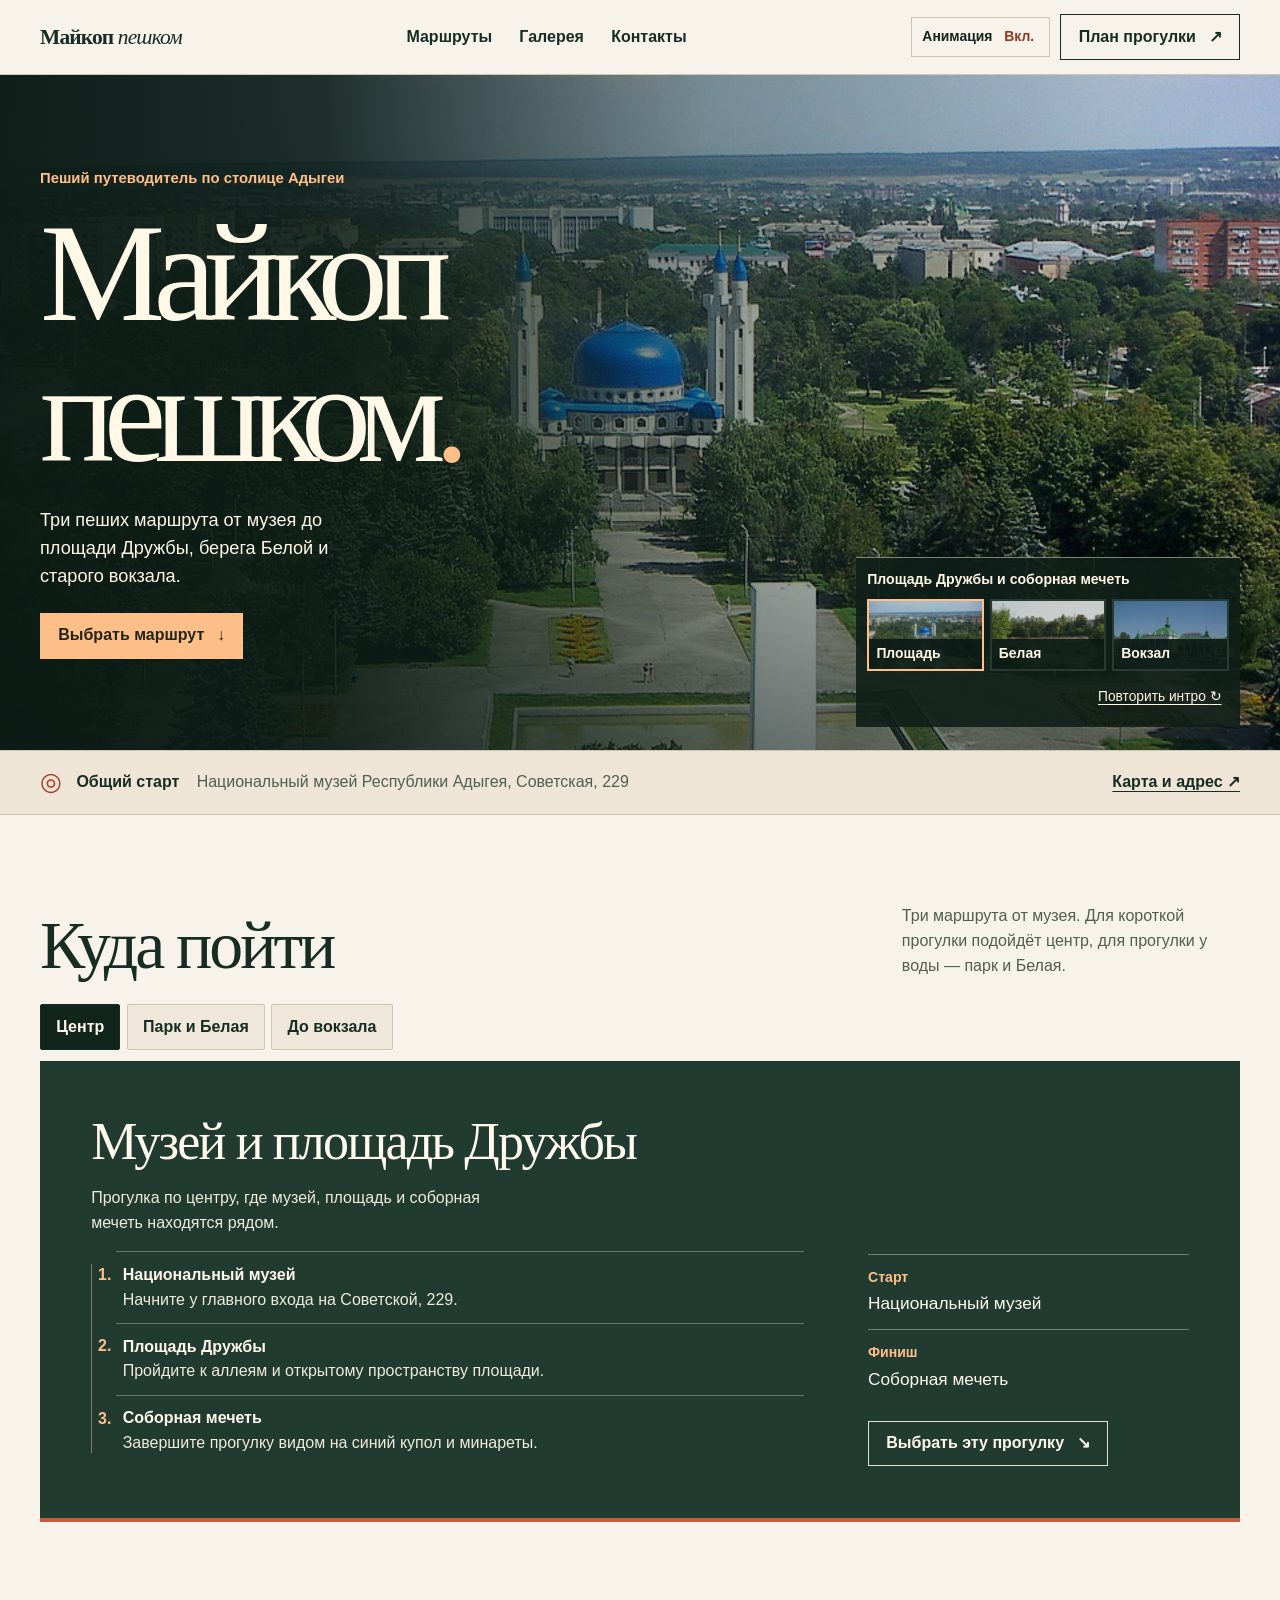
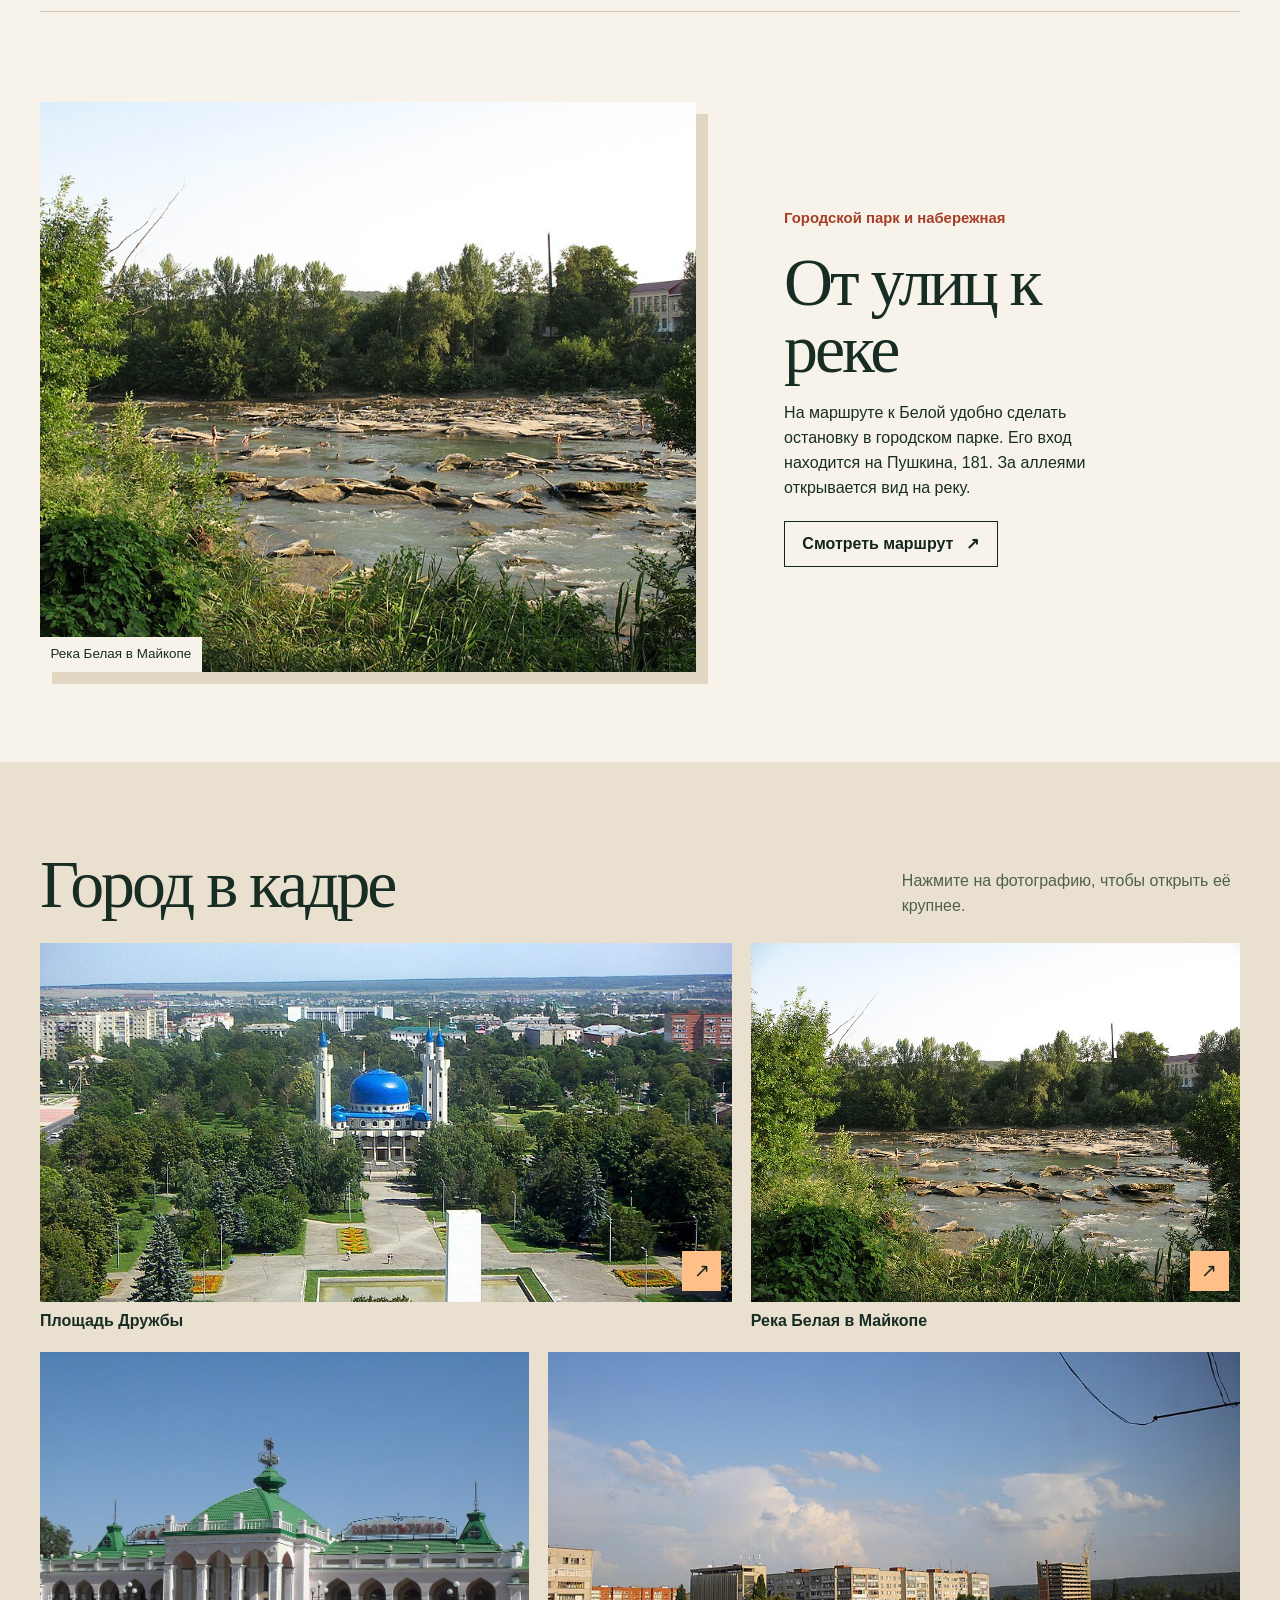
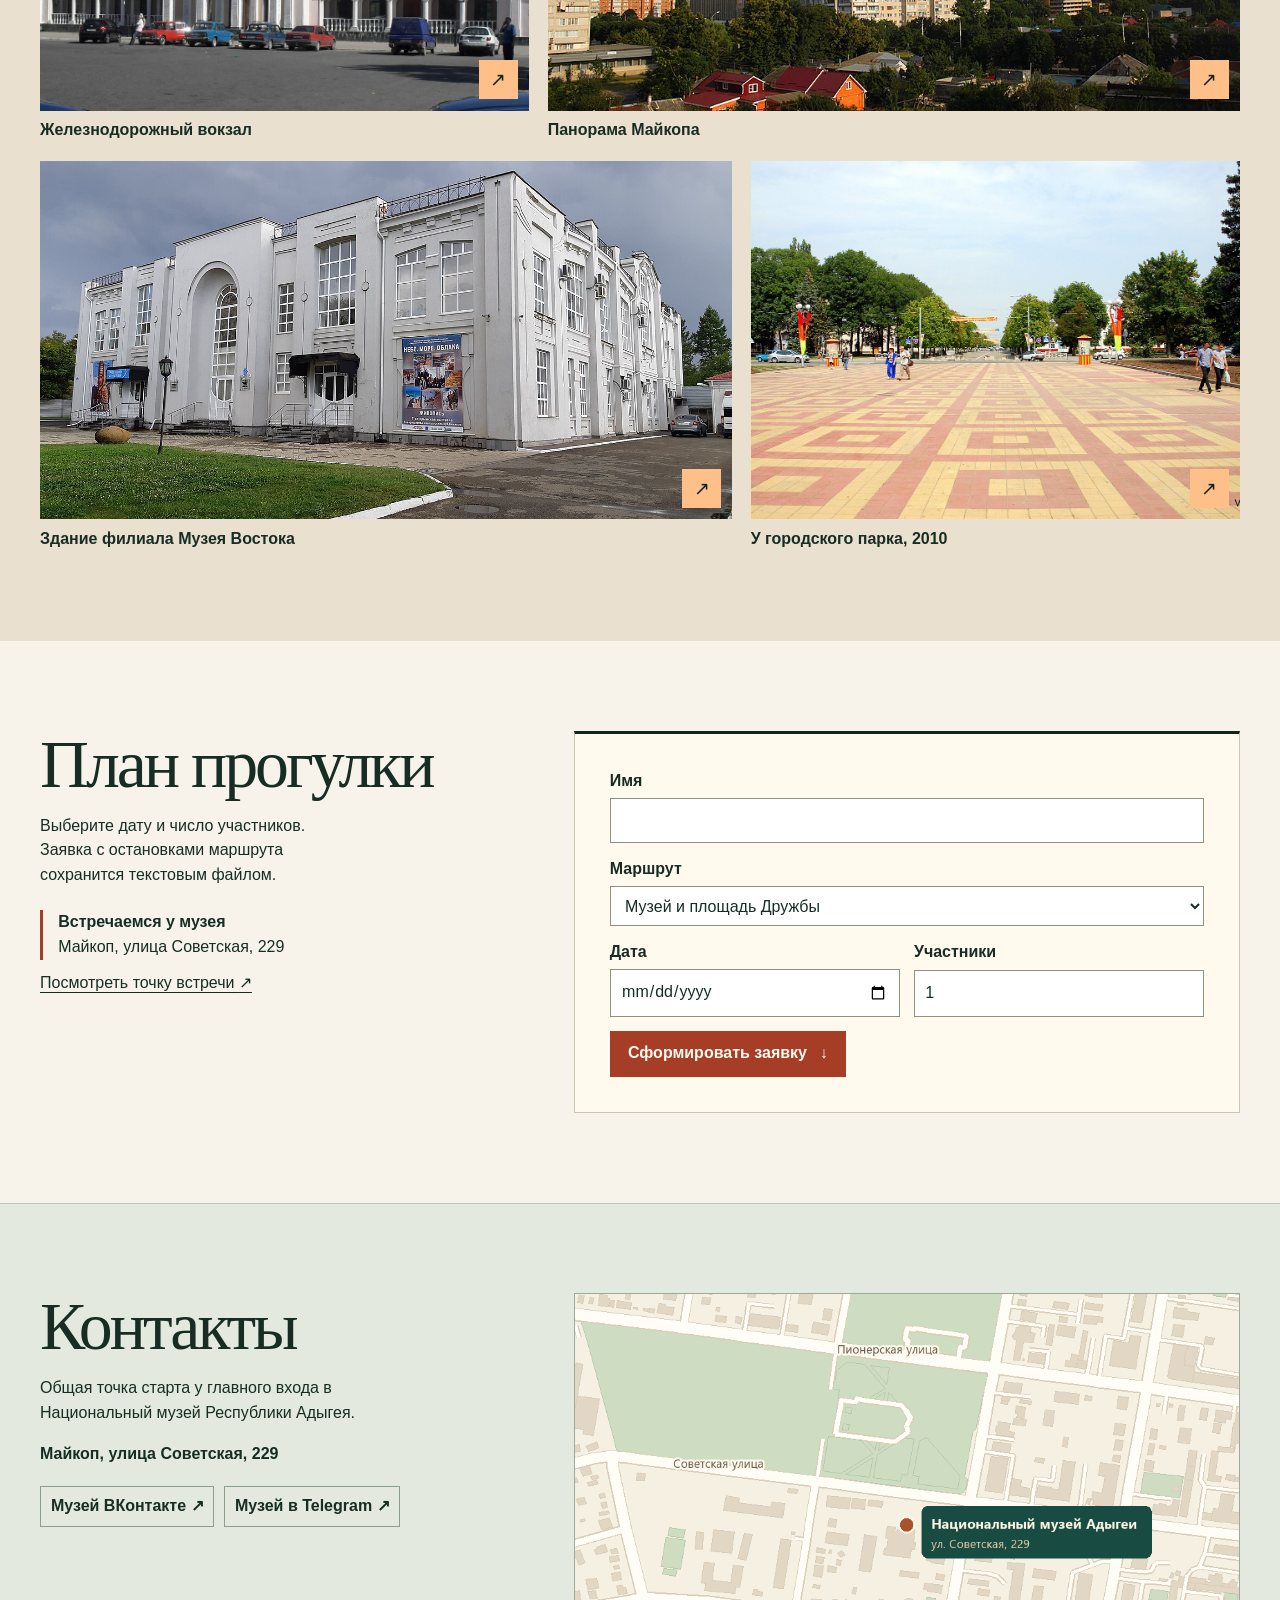
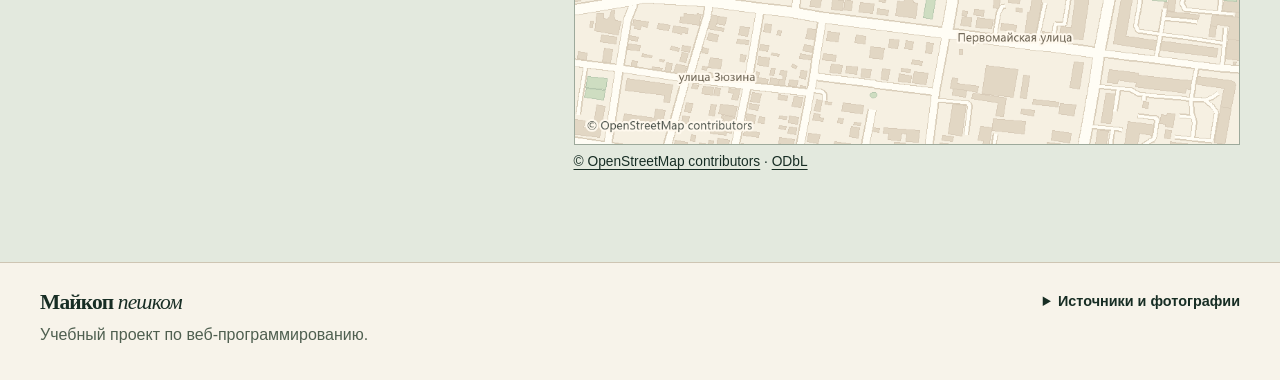
==== index.html @ 5334ee80 "Publish Maykop walking guide" ====
﻿<!doctype html>
<html lang="ru">
<head>
    <meta charset="utf-8">
    <meta name="viewport" content="width=device-width, initial-scale=1">
    <meta name="description" content="Три пеших маршрута по Майкопу с общей точкой старта у Национального музея Адыгеи, фотографиями города и планом прогулки.">
    <title>Майкоп пешком — моушен-версия</title>
    <link rel="stylesheet" href="styles.css">
    <link rel="stylesheet" href="motion.css">
    <script src="script.js" defer></script>
    <script src="motion.js" defer></script>
    <script src="hero-scenes.js" defer></script>
</head>
<body id="top">
<div class="scroll-track" aria-hidden="true"><div id="scroll-progress"></div></div>
<a class="skip-link" href="#main">К содержанию</a>
<header class="site-header">
    <div class="wrap header-inner">
        <a class="wordmark" href="#top">Майкоп<span> пешком</span></a>
        <nav aria-label="Главное меню">
            <a href="#routes">Маршруты</a>
            <a href="#gallery">Галерея</a>
            <a class="mobile-plan-link" href="#booking">План</a>
            <a href="#contact">Контакты</a>
        </nav>
        <div class="header-actions">
            <button type="button" id="motion-toggle" aria-pressed="false" hidden>Анимация <span id="motion-state" aria-hidden="true">Выкл.</span></button>
            <a class="button header-action" href="#booking">План прогулки <span aria-hidden="true">↗</span></a>
        </div>
    </div>
</header>

<main id="main">
    <section class="hero" aria-labelledby="hero-title">
        <div class="hero-copy wrap">
            <p class="eyebrow">Пеший путеводитель по столице Адыгеи</p>
            <h1 id="hero-title">
                <span class="title-line"><span class="title-word">Майкоп</span></span>
                <span class="title-line"><span class="title-word">пешком<span class="title-dot">.</span></span></span>
            </h1>
            <p class="hero-description">Три пеших маршрута от музея до площади Дружбы, берега Белой и старого вокзала.</p>
            <a class="button button-primary" id="hero-route" href="#routes" data-book-route="center">Выбрать маршрут <span aria-hidden="true">↓</span></a>
        </div>
        <figure class="hero-photo" aria-describedby="hero-caption">
            <div class="hero-image-stage">
                <img class="hero-layer is-current" src="images/square.jpg" alt="Площадь Дружбы и соборная мечеть" width="960" height="720" fetchpriority="high">
                <img class="hero-layer" alt="" aria-hidden="true" width="960" height="720">
            </div>
        </figure>
        <div class="hero-tools wrap">
            <p id="hero-caption" aria-live="polite">Площадь Дружбы и соборная мечеть</p>
            <div id="hero-scenes" class="hero-scenes" role="group" aria-label="Виды Майкопа" hidden>
                <button type="button" data-hero-scene="center" data-scene-src="images/square.jpg" data-scene-caption="Площадь Дружбы и соборная мечеть" aria-pressed="true">
                    <img src="images/square.jpg" alt="" width="960" height="720" loading="lazy" decoding="async">
                    <span>Площадь</span>
                </button>
                <button type="button" data-hero-scene="river" data-scene-src="images/river.jpg" data-scene-caption="Река Белая в Майкопе" aria-pressed="false">
                    <img src="images/river.jpg" alt="" width="960" height="720" loading="lazy" decoding="async">
                    <span>Белая</span>
                </button>
                <button type="button" data-hero-scene="station" data-scene-src="images/station.jpg" data-scene-caption="Железнодорожный вокзал Майкопа" aria-pressed="false">
                    <img src="images/station.jpg" alt="" width="1400" height="785" loading="lazy" decoding="async">
                    <span>Вокзал</span>
                </button>
            </div>
            <button type="button" id="hero-replay" hidden>Повторить интро <span aria-hidden="true">↻</span></button>
        </div>
    </section>

    <div class="start-strip">
        <div class="wrap start-inner">
            <span class="start-pin" aria-hidden="true">◎</span>
            <p><strong>Общий старт</strong> <span>Национальный музей Республики Адыгея, Советская, 229</span></p>
            <a href="#contact">Карта и адрес <span aria-hidden="true">↗</span></a>
        </div>
    </div>

    <section id="routes" class="wrap section" aria-labelledby="routes-heading">
        <div class="section-heading" data-reveal>
            <h2 id="routes-heading">Куда пойти</h2>
            <p>Три маршрута от музея. Для короткой прогулки подойдёт центр, для прогулки у воды — парк и Белая.</p>
        </div>
        <div class="route-tabs" data-reveal role="group" aria-label="Маршрут">
            <button type="button" data-route="center" aria-controls="route-center" aria-pressed="true">Центр</button>
            <button type="button" data-route="river" aria-controls="route-river" aria-pressed="false">Парк и Белая</button>
            <button type="button" data-route="station" aria-controls="route-station" aria-pressed="false">До вокзала</button>
        </div>
        <noscript><p>Чтобы переключать маршруты и сохранять планы, включите JavaScript в браузере.</p></noscript>

        <article class="route-panel" id="route-center" data-route-panel="center">
            <div class="route-description">
                <h3>Музей и площадь Дружбы</h3>
                <p>Прогулка по центру, где музей, площадь и соборная мечеть находятся рядом.</p>
                <ol class="route-stops">
                    <li><strong>Национальный музей</strong><span>Начните у главного входа на Советской, 229.</span></li>
                    <li><strong>Площадь Дружбы</strong><span>Пройдите к аллеям и открытому пространству площади.</span></li>
                    <li><strong>Соборная мечеть</strong><span>Завершите прогулку видом на синий купол и минареты.</span></li>
                </ol>
            </div>
            <div class="route-aside">
                <dl class="route-facts">
                    <div><dt>Старт</dt><dd>Национальный музей</dd></div>
                    <div><dt>Финиш</dt><dd>Соборная мечеть</dd></div>
                </dl>
                <a class="button button-light" href="#booking" data-book-route="center">Выбрать эту прогулку <span aria-hidden="true">↘</span></a>
            </div>
        </article>

        <article class="route-panel" id="route-river" data-route-panel="river" hidden>
            <div class="route-description">
                <h3>Через парк к Белой</h3>
                <p>Маршрут от городского центра к парку и реке. У воды можно сделать остановку.</p>
                <ol class="route-stops">
                    <li><strong>Национальный музей</strong><span>Встреча у входа на Советской, 229.</span></li>
                    <li><strong>Городской парк</strong><span>Дойдите до входа в парк на улице Пушкина, 181.</span></li>
                    <li><strong>Река Белая</strong><span>Пройдите через парк к участку набережной, который открыт для пешеходов.</span></li>
                </ol>
            </div>
            <div class="route-aside">
                <dl class="route-facts">
                    <div><dt>Старт</dt><dd>Национальный музей</dd></div>
                    <div><dt>Финиш</dt><dd>Набережная Белой</dd></div>
                </dl>
                <a class="button button-light" href="#booking" data-book-route="river">Выбрать эту прогулку <span aria-hidden="true">↘</span></a>
            </div>
        </article>

        <article class="route-panel" id="route-station" data-route-panel="station" hidden>
            <div class="route-description">
                <h3>Из центра до вокзала</h3>
                <p>Прогулка с двумя разными городскими видами — зелёной площадью и вокзальным фасадом.</p>
                <ol class="route-stops">
                    <li><strong>Национальный музей</strong><span>Начните у входа на Советской, 229.</span></li>
                    <li><strong>Площадь Дружбы</strong><span>Сделайте остановку у площади и посмотрите на мечеть.</span></li>
                    <li><strong>Железнодорожный вокзал</strong><span>Дойдите до привокзальной площади, чтобы увидеть здание с арками и зелёной крышей.</span></li>
                </ol>
            </div>
            <div class="route-aside">
                <dl class="route-facts">
                    <div><dt>Старт</dt><dd>Национальный музей</dd></div>
                    <div><dt>Финиш</dt><dd>Железнодорожный вокзал</dd></div>
                </dl>
                <a class="button button-light" href="#booking" data-book-route="station">Выбрать эту прогулку <span aria-hidden="true">↘</span></a>
            </div>
        </article>
    </section>

    <section id="river-guide" class="wrap section river-feature" aria-labelledby="river-heading">
        <figure class="feature-photo" data-reveal>
            <img src="images/river.jpg" alt="Каменистое русло Белой в Майкопе, вдоль берега растут деревья" width="960" height="720" loading="lazy" decoding="async">
            <figcaption>Река Белая в Майкопе</figcaption>
        </figure>
        <div class="feature-copy" data-reveal>
            <p class="eyebrow">Городской парк и набережная</p>
            <h2 id="river-heading">От улиц к реке</h2>
            <p>На маршруте к Белой удобно сделать остановку в городском парке. Его вход находится на Пушкина, 181. За аллеями открывается вид на реку.</p>
            <a class="button feature-action" href="#routes" data-book-route="river">Смотреть маршрут <span aria-hidden="true">↗</span></a>
        </div>
    </section>

    <section id="gallery" class="gallery-section" aria-labelledby="gallery-heading">
        <div class="wrap section">
            <div class="section-heading" data-reveal>
                <h2 id="gallery-heading">Город в кадре</h2>
                <p>Нажмите на фотографию, чтобы открыть её крупнее.</p>
            </div>
            <div class="gallery">
                <figure data-reveal>
                    <button type="button" class="photo-button" aria-label="Увеличить фото площади Дружбы">
                        <img src="images/square.jpg" alt="Площадь Дружбы и соборная мечеть Майкопа" width="960" height="720" loading="lazy" decoding="async">
                        <span class="photo-icon" aria-hidden="true">↗</span>
                    </button>
                    <figcaption>Площадь Дружбы</figcaption>
                </figure>
                <figure data-reveal>
                    <button type="button" class="photo-button" aria-label="Увеличить фото реки Белой">
                        <img src="images/river.jpg" alt="Каменистый берег реки Белой рядом с деревьями" width="960" height="720" loading="lazy" decoding="async">
                        <span class="photo-icon" aria-hidden="true">↗</span>
                    </button>
                    <figcaption>Река Белая в Майкопе</figcaption>
                </figure>
                <figure data-reveal>
                    <button type="button" class="photo-button" aria-label="Увеличить фото вокзала">
                        <img src="images/station.jpg" alt="Фасад железнодорожного вокзала Майкопа" width="1400" height="785" loading="lazy" decoding="async">
                        <span class="photo-icon" aria-hidden="true">↗</span>
                    </button>
                    <figcaption>Железнодорожный вокзал</figcaption>
                </figure>
                <figure data-reveal>
                    <button type="button" class="photo-button" aria-label="Увеличить панораму Майкопа">
                        <img src="images/city.jpg" alt="Дома Майкопа и зелёный городской горизонт под облаками" width="960" height="483" loading="lazy" decoding="async">
                        <span class="photo-icon" aria-hidden="true">↗</span>
                    </button>
                    <figcaption>Панорама Майкопа</figcaption>
                </figure>
                <figure data-reveal>
                    <button type="button" class="photo-button" aria-label="Увеличить фото здания Музея Востока">
                        <img src="images/museum.jpg" alt="Каменное здание бывшей армянской церкви в Майкопе" width="1280" height="960" loading="lazy" decoding="async">
                        <span class="photo-icon" aria-hidden="true">↗</span>
                    </button>
                    <figcaption>Здание филиала Музея Востока</figcaption>
                </figure>
                <figure data-reveal>
                    <button type="button" class="photo-button" aria-label="Увеличить фото у городского парка">
                        <img src="images/park.jpg" alt="Площадка перед городским парком и вид на Краснооктябрьскую улицу в Майкопе" width="1280" height="857" loading="lazy" decoding="async">
                        <span class="photo-icon" aria-hidden="true">↗</span>
                    </button>
                    <figcaption>У городского парка, 2010</figcaption>
                </figure>
            </div>
        </div>
    </section>

    <section id="booking" class="wrap section booking-layout" aria-labelledby="booking-heading">
        <div class="booking-intro" data-reveal>
            <h2 id="booking-heading">План прогулки</h2>
            <p>Выберите дату и число участников. Заявка с остановками маршрута сохранится текстовым файлом.</p>
            <p class="booking-start"><strong>Встречаемся у музея</strong><br>Майкоп, улица Советская, 229</p>
            <a href="#contact">Посмотреть точку встречи <span aria-hidden="true">↗</span></a>
        </div>
        <form id="booking-form" data-reveal>
            <label class="full-width">Имя<input name="visitor" maxlength="80" required autocomplete="given-name"></label>
            <label class="full-width">Маршрут
                <select name="route" required>
                    <option value="center">Музей и площадь Дружбы</option>
                    <option value="river">Через парк к Белой</option>
                    <option value="station">Из центра до вокзала</option>
                </select>
            </label>
            <label>Дата<input name="date" type="date" required></label>
            <label>Участники<input name="people" type="number" inputmode="numeric" min="1" max="20" value="1" required></label>
            <button class="button button-primary full-width" type="submit">Сформировать заявку <span aria-hidden="true">↓</span></button>
            <div class="booking-result full-width" id="booking-result" hidden>
                <output id="booking-status" aria-live="polite"></output>
                <a id="booking-download" download="Заявка на прогулку.txt">Скачать заявку</a>
            </div>
        </form>
    </section>

    <section id="contact" class="contact-section" aria-labelledby="contact-heading">
        <div class="wrap section contacts">
            <div data-reveal>
                <h2 id="contact-heading">Контакты</h2>
                <p>Общая точка старта у главного входа в Национальный музей Республики Адыгея.</p>
                <address>Майкоп, улица Советская, 229</address>
                <div class="contact-links">
                    <a href="https://vk.com/adygmuseum" target="_blank" rel="noopener noreferrer">Музей ВКонтакте ↗</a>
                    <a href="https://t.me/adygmuseum" target="_blank" rel="noopener noreferrer">Музей в Telegram ↗</a>
                </div>
            </div>
            <figure class="contact-map" data-reveal>
                <a href="https://www.openstreetmap.org/?mlat=44.6061861&amp;mlon=40.0988361#map=17/44.6061861/40.0988361" target="_blank" rel="noopener noreferrer">
                    <img src="images/map.png" alt="Карта центра Майкопа с отметкой музея на Советской улице, 229" width="960" height="650" loading="lazy" decoding="async">
                </a>
                <figcaption><a href="https://www.openstreetmap.org/copyright">© OpenStreetMap contributors</a> · <a href="https://opendatacommons.org/licenses/odbl/">ODbL</a></figcaption>
            </figure>
        </div>
    </section>
</main>

<footer>
    <div class="wrap footer-inner">
        <div>
            <a class="wordmark" href="#top">Майкоп<span> пешком</span></a>
            <p>Учебный проект по веб-программированию.</p>
        </div>
        <details class="credits">
            <summary>Источники и фотографии</summary>
            <ul>
                <li>Площадь Дружбы · <a href="https://commons.wikimedia.org/wiki/File:Майкопская_Соборная_мечеть.JPG">Kesoff</a> · <a href="https://creativecommons.org/licenses/by-sa/3.0/">CC BY-SA 3.0</a> · уменьшено</li>
                <li>Вокзал · <a href="https://commons.wikimedia.org/wiki/File:Вокзал_Майкопа.JPG">Знанибус</a> · общественное достояние</li>
                <li>Река Белая · <a href="https://commons.wikimedia.org/wiki/File:R._Belaya_(Kuban)_Maykop_4.jpg">IGW</a> · <a href="https://creativecommons.org/licenses/by-sa/3.0/">CC BY-SA 3.0</a> · уменьшено</li>
                <li>Панорама · <a href="https://commons.wikimedia.org/wiki/File:CLOUDS_VIEW_(2011-07-22_18-42-09)_-_panoramio.jpg">NJCHCI</a> · <a href="https://creativecommons.org/licenses/by/3.0/">CC BY 3.0</a> · уменьшено</li>
                <li>Здание филиала Музея Востока · <a href="https://commons.wikimedia.org/wiki/File:Армянская_церковь,_Филиал_музея_Востока._Майкоп.jpg">ALDOR46</a> · <a href="https://creativecommons.org/licenses/by-sa/4.0/">CC BY-SA 4.0</a> · уменьшенная копия</li>
                <li>У городского парка · <a href="https://commons.wikimedia.org/wiki/File:Горпарк.Ул_Краснооктябрьская._Фото_Виктора_Белоусова._-_panoramio.jpg">Виктор Белоусов</a> · <a href="https://creativecommons.org/licenses/by/3.0/">CC BY 3.0</a> · уменьшенная копия</li>
                <li><a href="https://pokolenie.adygheya.gov.ru/tourism/natsionalnyy-muzey-respubliki-adygeya/">Национальный музей Республики Адыгея</a></li>
                <li><a href="https://www.culture.ru/institutes/42725/gorodskoi-park-kultury-i-otdykha-g-maikopa">Городской парк Майкопа</a></li>
            </ul>
        </details>
    </div>
</footer>

<dialog id="photo-dialog" aria-label="Просмотр галереи">
    <div class="dialog-toolbar">
        <span id="photo-count" aria-live="polite"></span>
        <form method="dialog"><button type="submit" aria-label="Закрыть фотографию">×</button></form>
    </div>
    <img id="enlarged-photo" alt="" draggable="false">
    <div class="dialog-caption">
        <button type="button" data-gallery-direction="previous" aria-label="Предыдущая фотография">←</button>
        <p id="photo-caption"></p>
        <button type="button" data-gallery-direction="next" aria-label="Следующая фотография">→</button>
    </div>
</dialog>
</body>
</html>
---- styles.css ----
* { box-sizing: border-box; }

:root {
    color-scheme: light;
    --paper: #f8f3e7;
    --cream: #f0e7d5;
    --dark: #172d24;
    --green: #233c30;
    --muted: #4f5f50;
    --sun: #b54526;
    --line: #c9c6b2;
    --white: #fff9ee;
    color: var(--dark);
    background: var(--paper);
    font: 16px/1.55 "Segoe UI", sans-serif;
}

html { scroll-behavior: smooth; }
body { margin: 0; }
h1, h2, h3, figure { margin: 0; }
h1, h2, h3 { font-family: Georgia, serif; font-weight: 400; }
h2 { font-size: clamp(2.3rem, 5.3vw, 4.5rem); line-height: .99; letter-spacing: -.045em; }
h3 { font-size: clamp(1.9rem, 4.1vw, 3.25rem); line-height: 1.08; letter-spacing: -.035em; }
a { color: inherit; text-underline-offset: .24em; }
button, input, select { font: inherit; }
button { cursor: pointer; }
img { display: block; width: 100%; height: auto; }
section[id] { scroll-margin-top: 1rem; }
[hidden] { display: none !important; }

:focus-visible {
    outline: 3px solid var(--sun);
    outline-offset: 4px;
}

.wrap {
    width: min(1200px, calc(100% - 4rem));
    margin-inline: auto;
}

.skip-link {
    position: absolute;
    top: .6rem;
    left: .6rem;
    z-index: 5;
    padding: .55rem .9rem;
    background: var(--white);
    transform: translateY(-200%);
}

.skip-link:focus { transform: none; }
.site-header { border-bottom: 1px solid var(--line); }

.header-inner, .footer-inner {
    min-height: 4.65rem;
    display: flex;
    align-items: center;
    justify-content: space-between;
    gap: 1.25rem;
}

.wordmark {
    font: 700 1.34rem Georgia, serif;
    letter-spacing: -.04em;
    text-decoration: none;
    white-space: nowrap;
}

.wordmark span { font-style: italic; font-weight: 400; }

.site-header nav {
    display: flex;
    flex-wrap: wrap;
    gap: .5rem 1.7rem;
    font-weight: 600;
}

.site-header nav a { text-decoration: none; }
.site-header nav a:hover { text-decoration: underline; }

.button {
    display: inline-flex;
    align-items: center;
    justify-content: space-between;
    gap: .8rem;
    width: fit-content;
    max-width: 100%;
    border: 1px solid transparent;
    padding: .72rem 1.08rem;
    font-weight: 700;
    line-height: 1.3;
    text-decoration: none;
}

.button span { flex: none; }
.header-action { border-color: var(--dark); }
.header-action:hover { background: var(--dark); color: var(--white); }
.button-primary { background: var(--sun); color: #fff9ee; }
.button-primary:hover { background: #93341b; }
.button-light { border-color: #e8e1d1; color: var(--white); }
.button-light:hover { background: var(--white); color: var(--dark); }

.hero {
    display: grid;
    grid-template-columns: minmax(0, .86fr) minmax(0, 1.14fr);
    align-items: center;
    gap: clamp(1.5rem, 4vw, 4rem);
    padding-block: clamp(2rem, 5vw, 4.6rem);
}

.eyebrow {
    margin: 0 0 1.2rem;
    color: var(--muted);
    font-size: .93rem;
    font-weight: 650;
}

.hero h1 {
    font-size: clamp(4.7rem, 10vw, 9.1rem);
    letter-spacing: -.075em;
    line-height: .83;
}

.hero h1 span { color: var(--sun); }

.hero-description {
    max-width: 34ch;
    margin: 1.8rem 0 1.4rem;
    font-size: clamp(1.05rem, 1.42vw, 1.22rem);
}

.hero-photo {
    position: relative;
    min-width: 0;
    margin-bottom: .65rem;
    background: var(--cream);
}

.hero-photo img {
    aspect-ratio: 1.23;
    object-fit: cover;
    object-position: 51% 54%;
}

.hero-photo figcaption {
    position: absolute;
    right: 0;
    bottom: 0;
    padding: .5rem .8rem;
    background: var(--paper);
    font-size: .84rem;
}

.start-strip {
    border-block: 1px solid var(--line);
    background: #f1eadb;
}

.start-inner {
    display: grid;
    grid-template-columns: auto minmax(0, 1fr) auto;
    align-items: center;
    gap: .9rem;
    padding-block: .75rem;
}

.start-pin { font-size: 1.55rem; color: #9f361d; }
.start-inner p { margin: 0; }
.start-inner p strong { margin-right: .8rem; }
.start-inner p span { color: var(--muted); }
.start-inner > a { font-weight: 700; }

.section { padding-block: clamp(3rem, 7vw, 6.2rem); }

.section-heading {
    display: flex;
    align-items: end;
    justify-content: space-between;
    gap: 1.25rem;
    margin-bottom: 1.55rem;
}

.section-heading p { max-width: 38ch; margin: 0; color: var(--muted); }

.route-tabs {
    display: flex;
    flex-wrap: wrap;
    border-bottom: 1px solid var(--dark);
    gap: .4rem;
    padding-bottom: .55rem;
}

.route-tabs button {
    padding: .62rem .95rem;
    border: 1px solid var(--line);
    background: transparent;
    color: var(--dark);
    font-weight: 700;
}

.route-tabs button:hover { border-color: var(--dark); }

.route-tabs button[aria-pressed="true"] {
    background: var(--dark);
    color: var(--white);
    border-color: var(--dark);
}

.route-panel {
    display: grid;
    grid-template-columns: minmax(0, 1.6fr) minmax(14rem, .72fr);
    gap: clamp(1.5rem, 5vw, 4rem);
    padding: clamp(1.5rem, 4vw, 3.25rem);
    background: var(--green);
    color: var(--white);
}

.route-description > p { max-width: 50ch; color: #efebdc; }
.route-stops { padding-left: 1.52rem; margin-bottom: 0; }
.route-stops li { padding: .66rem 0 .66rem .45rem; border-top: 1px solid #698274; }
.route-stops li::marker { color: #f8b08b; font-weight: bold; }
.route-stops li strong, .route-stops li span { display: block; }
.route-stops li span { color: #efebdc; }
.route-aside { align-self: end; }
.route-facts { margin: 0 0 1rem; }
.route-facts div { padding: .75rem 0; border-top: 1px solid #698274; }
.route-facts dt { color: #f8b08b; font-size: .88rem; font-weight: 650; }
.route-facts dd { margin: .12rem 0 0; font-size: 1.08rem; }

.gallery-section { background: var(--cream); }

.gallery {
    display: grid;
    grid-template-columns: repeat(12, minmax(0, 1fr));
    gap: 1.35rem;
}

.gallery figure { grid-column: span 5; }
.gallery figure:nth-child(4n+1), .gallery figure:nth-child(4n+4) { grid-column: span 7; }

.photo-button {
    position: relative;
    display: block;
    width: 100%;
    padding: 0;
    overflow: hidden;
    border: 0;
    background: #e2d5bb;
    cursor: zoom-in;
}

.photo-button img {
    height: clamp(15rem, 28vw, 23rem);
    object-fit: cover;
    transition: transform .22s ease;
}

.photo-button:hover img { transform: scale(1.035); }

.photo-icon {
    position: absolute;
    right: .7rem;
    bottom: .7rem;
    display: grid;
    place-items: center;
    width: 2.45rem;
    height: 2.45rem;
    background: var(--paper);
    color: var(--dark);
    font-size: 1.2rem;
}

.gallery figcaption { margin-top: .45rem; font-weight: 650; }

.booking-layout, .contacts {
    display: grid;
    grid-template-columns: minmax(0, .82fr) minmax(0, 1.18fr);
    align-items: start;
    gap: clamp(1.5rem, 6vw, 4.4rem);
}

.booking-intro p, .contacts p { max-width: 36ch; }

.booking-start {
    margin: 1.4rem 0 .7rem;
    padding-left: .95rem;
    border-left: 3px solid var(--sun);
}

#booking-form {
    display: grid;
    grid-template-columns: repeat(2, minmax(0, 1fr));
    gap: .9rem;
    padding: clamp(1.05rem, 3vw, 2.2rem);
    border: 1px solid var(--line);
    background: var(--white);
}

#booking-form label {
    min-width: 0;
    display: grid;
    gap: .26rem;
    font-weight: 650;
}

.full-width { grid-column: 1 / -1; }

#booking-form input, #booking-form select {
    min-width: 0;
    width: 100%;
    padding: .58rem .65rem;
    border: 1px solid #8b927e;
    border-radius: 0;
    color: var(--dark);
    background: white;
    font-weight: normal;
}

#booking-form > button { justify-self: start; }
.booking-result { border-top: 1px solid var(--line); padding-top: .75rem; }
.booking-result output { display: block; margin-bottom: .22rem; }
.booking-result a { font-weight: 700; }

.contact-section {
    border-top: 1px solid #bec9bd;
    background: #e5ebe1;
}

address { font-style: normal; font-weight: 700; }

.contact-links {
    display: flex;
    flex-wrap: wrap;
    gap: .6rem;
    margin-top: 1.2rem;
}

.contact-links a {
    border: 1px solid #8b9d8c;
    padding: .46rem .62rem;
    font-weight: 650;
    text-decoration: none;
}

.contact-links a:hover { border-color: var(--dark); }
.contact-map img { border: 1px solid #9da99b; }
.contact-map figcaption { margin-top: .4rem; font-size: .86rem; }

footer { border-top: 1px solid var(--line); }
.footer-inner { align-items: start; padding-block: 1.65rem; }
.footer-inner p { margin: .4rem 0; color: var(--muted); }
.credits { max-width: 32rem; font-size: .9rem; }
.credits summary { cursor: pointer; font-weight: 700; }
.credits ul { padding-left: 1.3rem; }

dialog {
    width: max-content;
    max-width: min(64rem, calc(100% - 1.5rem));
    max-height: calc(100vh - 1.5rem);
    border: 0;
    padding: .8rem;
    background: var(--paper);
    color: var(--dark);
}

dialog::backdrop { background: #111e18e6; }

.dialog-toolbar, .dialog-caption {
    display: flex;
    align-items: center;
    justify-content: space-between;
    gap: .6rem;
}

.dialog-toolbar { padding-bottom: .45rem; }
.dialog-caption { padding-top: .45rem; }
.dialog-caption p { margin: 0; text-align: center; }

dialog button {
    min-width: 2.4rem;
    min-height: 2.4rem;
    border: 1px solid var(--line);
    background: transparent;
    color: inherit;
    font-size: 1.25rem;
}

dialog button:hover { border-color: var(--dark); }

dialog img {
    width: auto;
    max-width: 100%;
    max-height: calc(100vh - 9rem);
    margin-inline: auto;
    object-fit: contain;
}

@media (max-width: 860px) {
    .hero { gap: 1.5rem; }
    .hero h1 { font-size: clamp(4rem, 10vw, 7rem); }
    .wrap { width: calc(100% - 2.5rem); }
    .header-action { display: none; }
}

@media (max-width: 680px) {
    .hero, .route-panel, .booking-layout, .contacts { grid-template-columns: minmax(0, 1fr); }
    .hero { padding-block: 2.15rem; }
    .hero-photo { margin-bottom: 0; }
    .hero-photo img { aspect-ratio: 1.42; }
    .hero h1 { font-size: clamp(4.4rem, 13vw, 7rem); }
    .section-heading { display: block; }
    .section-heading p { margin-top: .55rem; }
    .start-inner { grid-template-columns: auto 1fr; }
    .start-inner > a { grid-column: 2; }
    .start-inner p span { display: block; }
    .route-aside { align-self: start; }
    .gallery { grid-template-columns: repeat(2, minmax(0, 1fr)); gap: .85rem; }
    .gallery figure, .gallery figure:nth-child(n) { grid-column: span 1; }
    .photo-button img { height: clamp(9rem, 32vw, 15rem); }
}

@media (max-width: 400px) {
    .wrap { width: calc(100% - 1.65rem); }
    .header-inner, .footer-inner { align-items: flex-start; flex-direction: column; }
    .header-inner { padding-block: .65rem; gap: .35rem; }
    .site-header nav { gap: .4rem .85rem; font-size: .9rem; }
    .route-tabs button { padding: .52rem .56rem; }
    #booking-form { grid-template-columns: 1fr; }
}

@media (prefers-reduced-motion: reduce) {
    html { scroll-behavior: auto; }
    .photo-button img { transition: none; }
}
---- motion.css ----
:root {
    --paper: #f7f3ea;
    --cream: #ebe2d2;
    --green: #20392f;
    --sun: #a63d27;
    --line: #cec5b3;
    --peach: #ffbf89;
    --ink: #11251d;
    --ease-out: cubic-bezier(.2, .8, .25, 1);
}

.scroll-track {
    display: none;
    position: fixed;
    inset: 0 0 auto;
    height: 3px;
    z-index: 10;
    pointer-events: none;
}

#scroll-progress {
    height: 100%;
    background: #dc6b46;
    transform: scaleX(0);
    transform-origin: left;
}

:root[data-motion="on"] .scroll-track { display: block; }

.site-header { background: var(--paper); }

.header-actions {
    display: flex;
    align-items: center;
    gap: .65rem;
}

#motion-toggle {
    display: inline-flex;
    align-items: center;
    gap: .45rem;
    padding: .5rem .64rem;
    border: 1px solid var(--line);
    background: transparent;
    color: var(--ink);
    font-size: .87rem;
    font-weight: 650;
}

#motion-state {
    min-width: 2.45rem;
    color: var(--muted);
}

#motion-toggle[aria-pressed="true"] #motion-state { color: #8f3924; }

.hero {
    display: grid;
    grid-template-columns: minmax(0, 1fr);
    align-items: center;
    isolation: isolate;
    position: relative;
    min-height: clamp(36rem, 75vh, 49rem);
    padding: 4rem 0;
    overflow: hidden;
    background: #172c23;
    color: #fff8e7;
}

.hero-copy {
    position: relative;
    z-index: 2;
}

.hero h1 {
    max-width: 100%;
    font-size: clamp(5rem, 11vw, 10rem);
    line-height: .92;
    letter-spacing: -.083em;
}

.hero h1 .title-line {
    display: block;
    overflow: hidden;
    padding-bottom: .08em;
    color: inherit;
}

.hero h1 .title-word {
    display: block;
    color: inherit;
}

.hero h1 .title-dot { color: var(--peach); }

.hero .eyebrow {
    color: var(--peach);
    margin-bottom: 1.15rem;
}

.hero-description {
    max-width: 35ch;
    margin-top: 1rem;
}

.hero .button-primary {
    background: var(--peach);
    color: #222416;
}

.hero .button-primary:hover { background: #ffcfab; }

.hero-photo {
    position: absolute;
    z-index: 0;
    inset: 0;
    margin: 0;
    background: #253c30;
}

.hero-photo img {
    height: 100%;
    aspect-ratio: auto;
    object-fit: cover;
    object-position: center 47%;
}

.hero-photo::after {
    content: "";
    position: absolute;
    inset: 0;
    background:
        linear-gradient(90deg, #0b1b15fa 0%, #0b1b15e6 25%, #0b1b1573 55%, #0b1b151a 100%),
        linear-gradient(0deg, #0b1b1561 0%, transparent 30%);
}

.start-strip { background: #eee5d6; }
.start-pin { color: var(--sun); }

.route-tabs { padding-bottom: .7rem; }

.route-tabs button {
    border-radius: 2px;
    background: #eee7da;
}

.route-tabs button[aria-pressed="true"] { background: var(--ink); }

.route-panel {
    border-bottom: 4px solid #c4593d;
    background: #223b30;
}

.route-stops li { border-color: #637c6b; }
.route-stops li::marker, .route-facts dt { color: var(--peach); }

.river-feature {
    display: grid;
    grid-template-columns: minmax(0, 1.18fr) minmax(0, .82fr);
    align-items: center;
    gap: clamp(2rem, 7vw, 5.5rem);
    border-top: 1px solid var(--line);
}

.feature-photo {
    position: relative;
    background: #e1d6c2;
    box-shadow: .75rem .75rem 0 #e1d6c2;
}

.feature-photo img {
    aspect-ratio: 1.15;
    object-fit: cover;
}

.feature-photo figcaption {
    position: absolute;
    bottom: 0;
    left: 0;
    padding: .44rem .65rem;
    background: var(--paper);
    font-size: .84rem;
}

.feature-copy .eyebrow { color: var(--sun); }
.feature-copy h2 { max-width: 10ch; }

.feature-copy p:not(.eyebrow) {
    max-width: 35ch;
    margin: 1.1rem 0 1.3rem;
}

.feature-action {
    border-color: var(--ink);
    color: var(--ink);
}

.feature-action:hover {
    background: var(--ink);
    color: var(--white);
}

.gallery-section { background: #eae0cf; }
.gallery { gap: 1.15rem; }

.gallery figure:last-child:nth-child(odd) { grid-column: 1 / -1; }

.gallery figure:last-child:nth-child(odd) .photo-button img {
    height: clamp(16rem, 38vw, 27rem);
}

.photo-icon {
    background: var(--peach);
    color: var(--ink);
}

.contact-section { background: #e3e9de; }
#booking form { border-top: 3px solid var(--ink); }
dialog { background: var(--paper); }
dialog::backdrop { background: #12231bf2; }

:root[data-motion="on"] .title-word {
    animation: title-rise .78s var(--ease-out) both;
}

:root[data-motion="on"] .title-line:nth-child(2) .title-word {
    animation-delay: .105s;
}

:root[data-motion="on"] .hero-photo {
    animation: scene-reveal 1.1s var(--ease-out) both;
}

:root[data-motion="on"] .hero-copy > :is(.eyebrow, .hero-description, .button) {
    animation: content-enter .62s var(--ease-out) both;
}

:root[data-motion="on"] .hero-copy > .hero-description { animation-delay: .25s; }
:root[data-motion="on"] .hero-copy > .button { animation-delay: .36s; }

:root[data-motion="on"] [data-reveal] {
    transition: opacity .52s var(--ease-out), transform .7s var(--ease-out);
}

:root[data-motion="on"] [data-reveal]:not(.is-visible):not(:focus-within) {
    opacity: 0;
    transform: translateY(1.65rem);
}

:root[data-motion="on"] .gallery figure:nth-child(even) { transition-delay: .08s; }
:root[data-motion="on"] .feature-copy { transition-delay: .12s; }

:root[data-motion="on"] .route-panel:not([hidden]) {
    animation: content-enter .42s var(--ease-out) both;
}

:root[data-motion="on"] .route-panel:not([hidden]) .route-stops li {
    animation: content-enter .38s var(--ease-out) both;
}

:root[data-motion="on"] .route-stops li:nth-child(1) { animation-delay: .09s; }
:root[data-motion="on"] .route-stops li:nth-child(2) { animation-delay: .15s; }
:root[data-motion="on"] .route-stops li:nth-child(3) { animation-delay: .21s; }

:root[data-motion="on"] .photo-icon,
:root[data-motion="on"] .button {
    transition: background-color .2s ease, color .2s ease, transform .2s ease;
}

:root[data-motion="on"] .photo-button:hover .photo-icon { transform: translate(-.12rem, -.12rem); }

:root[data-motion="off"] { scroll-behavior: auto; }

:root[data-motion="off"] *,
:root[data-motion="off"] *::before,
:root[data-motion="off"] *::after {
    animation: none !important;
    transition: none !important;
}

@keyframes title-rise {
    from { transform: translateY(111%); }
    to { transform: translateY(0); }
}

@keyframes scene-reveal {
    from { opacity: .28; transform: scale(1.075); clip-path: inset(0 0 0 15%); }
    to { opacity: 1; transform: scale(1); clip-path: inset(0); }
}

@keyframes content-enter {
    from { opacity: 0; transform: translateY(.86rem); }
    to { opacity: 1; transform: translateY(0); }
}

@media (max-width: 940px) {
    .hero h1 { font-size: clamp(4.6rem, 12vw, 8rem); }
}

.site-header nav .mobile-plan-link { display: none; }

.hero-image-stage {
    position: absolute;
    inset: 0;
    isolation: isolate;
}

.hero-photo::after { z-index: 2; }

.hero-photo .hero-layer {
    position: absolute;
    inset: 0;
    opacity: 0;
}

.hero-photo .hero-layer.is-current {
    z-index: 1;
    opacity: 1;
}

.hero-photo .hero-layer.is-leaving { opacity: 1; }

.hero-tools {
    position: absolute;
    right: max(2rem, calc((100% - 1200px) / 2));
    bottom: 1.45rem;
    z-index: 3;
    width: min(24rem, calc(100% - 4rem));
    margin: 0;
    padding: .7rem;
    border-top: 1px solid #fff4df78;
    background: #101f19e8;
}

#hero-caption {
    min-height: 1.4rem;
    margin: 0 0 .48rem;
    font-size: .88rem;
    font-weight: 650;
}

.hero-scenes {
    display: grid;
    grid-template-columns: repeat(3, minmax(0, 1fr));
    gap: .36rem;
}

.hero-scenes button {
    position: relative;
    min-width: 0;
    min-height: 4.5rem;
    padding: 0;
    overflow: hidden;
    border: 2px solid transparent;
    background: #263b31;
    color: #fff8e7;
    text-align: left;
    font-size: .87rem;
}

.hero-scenes button[aria-pressed="true"] { border-color: var(--peach); }
.hero-scenes button:hover { border-color: #fff4df; }

.hero-scenes img {
    position: absolute;
    inset: 0;
    height: 100%;
    object-fit: cover;
    opacity: .75;
}

.hero-scenes button span {
    position: absolute;
    inset: auto 0 0;
    padding: .27rem .45rem;
    background: #0b1b15e8;
    font-weight: 700;
}

#hero-replay {
    display: block;
    min-height: 2.4rem;
    margin: .4rem 0 0 auto;
    padding: .2rem .45rem;
    border: 0;
    background: transparent;
    color: #fff8e7;
    font: inherit;
    font-size: .86rem;
    text-decoration: underline;
    text-underline-offset: .25em;
}

:root[data-motion="on"] .hero-photo .hero-layer.is-entering {
    animation: scene-wipe .95s var(--ease-out) both;
}

:root[data-motion="on"] .hero-photo .hero-layer.is-leaving {
    animation: scene-drift .95s var(--ease-out) both;
}

:root[data-motion="on"] .hero.is-replaying .title-word {
    animation-name: repeat-title;
}

:root[data-motion="on"] .hero.is-replaying .hero-photo {
    animation-name: repeat-scene;
}

:root[data-motion="on"] .hero.is-replaying .hero-copy > :is(.eyebrow, .hero-description, .button) {
    animation-name: repeat-content;
}

.route-stops { position: relative; }

.route-stops::before {
    content: "";
    position: absolute;
    inset: .82rem auto .82rem 0;
    width: 1px;
    background: #e6a786;
    opacity: .55;
    transform-origin: top;
}

:root[data-motion="on"] .route-panel:not([hidden]) .route-stops::before {
    animation: trace-route .75s var(--ease-out) both;
}

@keyframes scene-wipe {
    from { clip-path: polygon(100% 0, 100% 0, 100% 100%, 89% 100%); transform: scale(1.065); }
    to { clip-path: polygon(0 0, 100% 0, 100% 100%, 0 100%); transform: scale(1); }
}

@keyframes scene-drift {
    from { transform: scale(1); opacity: 1; }
    to { transform: scale(1.035); opacity: .7; }
}

@keyframes repeat-title {
    from { transform: translateY(111%); }
    to { transform: translateY(0); }
}

@keyframes repeat-scene {
    from { opacity: .28; transform: scale(1.075); clip-path: inset(0 0 0 15%); }
    to { opacity: 1; transform: scale(1); clip-path: inset(0); }
}

@keyframes repeat-content {
    from { opacity: 0; transform: translateY(.86rem); }
    to { opacity: 1; transform: translateY(0); }
}

@keyframes trace-route {
    from { transform: scaleY(0); }
    to { transform: scaleY(1); }
}

#enlarged-photo {
    touch-action: pan-y pinch-zoom;
    user-select: none;
}

@media (max-width: 860px) {
    .site-header nav .mobile-plan-link { display: inline-flex; }

    .hero { grid-template-rows: auto auto; gap: 1.3rem; }

    .hero-tools {
        position: relative;
        inset: auto;
        justify-self: start;
        width: min(24rem, calc(100% - 2.5rem));
        margin-inline-start: 1.25rem;
    }
}

@media (max-width: 680px) {
    .header-inner {
        display: grid;
        grid-template-columns: minmax(0, 1fr) auto;
        align-items: center;
        gap: .3rem .6rem;
        padding-block: .35rem 0;
    }

    .header-inner > .wordmark { font-size: 1.16rem; }
    .header-actions { grid-column: 2; grid-row: 1; }

    .site-header .header-inner > nav {
        display: grid;
        grid-column: 1 / -1;
        grid-template-columns: repeat(4, minmax(0, 1fr));
        gap: .2rem;
        border-top: 1px solid var(--line);
    }

    .site-header nav a,
    .site-header nav .mobile-plan-link {
        display: grid;
        min-height: 44px;
        place-items: center;
        font-size: .83rem;
        text-align: center;
    }

    .hero {
        gap: 1.2rem;
        min-height: clamp(29rem, 62svh, 36rem);
        padding-block: clamp(1.8rem, 5vw, 2.7rem);
    }

    .hero h1 { font-size: clamp(3.65rem, 14vw, 6.25rem); }
    .hero-photo img { object-position: 57% center; }

    .hero-photo::after {
        background: linear-gradient(90deg, #0b1b15f2, #0b1b15ab 68%, #0b1b1566),
            linear-gradient(0deg, #0b1b158c, transparent 40%);
    }

    .hero-description { max-width: 30ch; }
    .hero-tools { justify-self: center; width: calc(100% - 2.5rem); margin: 0; }
    .hero-scenes button { min-height: 3.85rem; }

    .route-tabs {
        display: grid;
        grid-template-columns: repeat(3, minmax(0, 1fr));
    }

    .route-tabs button {
        min-height: 44px;
        padding: .45rem .25rem;
        font-size: .86rem;
        line-height: 1.22;
    }

    .river-feature { grid-template-columns: minmax(0, 1fr); }
    .feature-photo { box-shadow: .46rem .46rem 0 #e1d6c2; }
    .feature-photo img { aspect-ratio: 1.4; }

    .gallery figure:first-child,
    .gallery figure:last-child {
        grid-column: 1 / -1;
    }

    .gallery figure:is(:first-child, :last-child) .photo-button img {
        height: clamp(11rem, 54vw, 20rem);
    }

    .gallery figcaption { font-size: .9rem; }
    #booking-form input, #booking-form select { min-height: 48px; font-size: 1rem; }
    .booking-result { overflow-wrap: anywhere; }
}

@media (max-width: 400px) {
    .hero-tools { width: calc(100% - 1.65rem); }
    #motion-toggle { padding-inline: .48rem; font-size: .8rem; }
}

@media (hover: none), (max-width: 680px) {
    #motion-toggle, #hero-replay, .button, .contact-links a {
        min-height: 44px;
    }

    .contact-links a { display: inline-flex; align-items: center; }
    .photo-button:hover img,
    :root[data-motion="on"] .photo-button:hover .photo-icon { transform: none; }

    body:has(#photo-dialog[open]) { overflow: hidden; }

    #photo-dialog {
        width: calc(100% - 1rem);
        max-width: 36rem;
        max-height: calc(100dvh - 1rem);
        padding: .65rem;
        overscroll-behavior: contain;
    }

    #photo-dialog button { min-width: 44px; min-height: 44px; touch-action: manipulation; }
    #photo-dialog img { max-height: calc(100dvh - 8.3rem); }
}
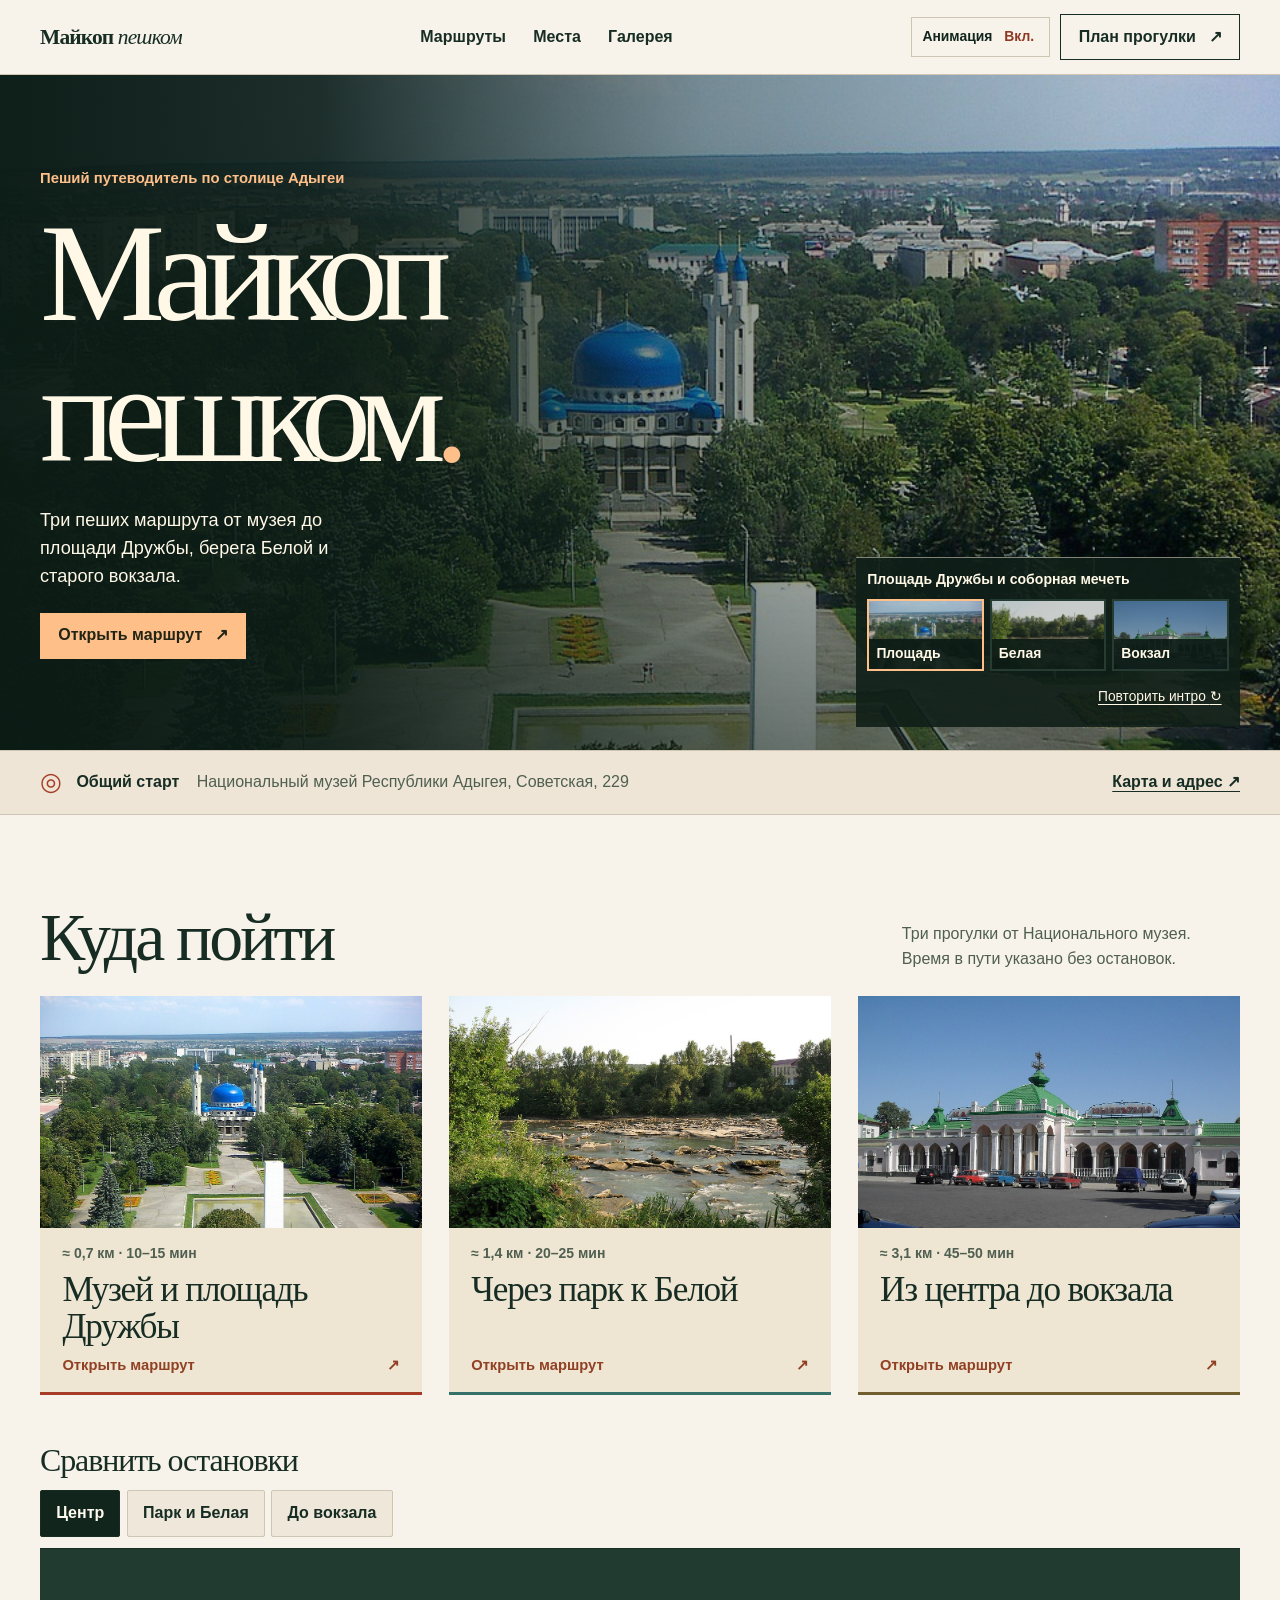
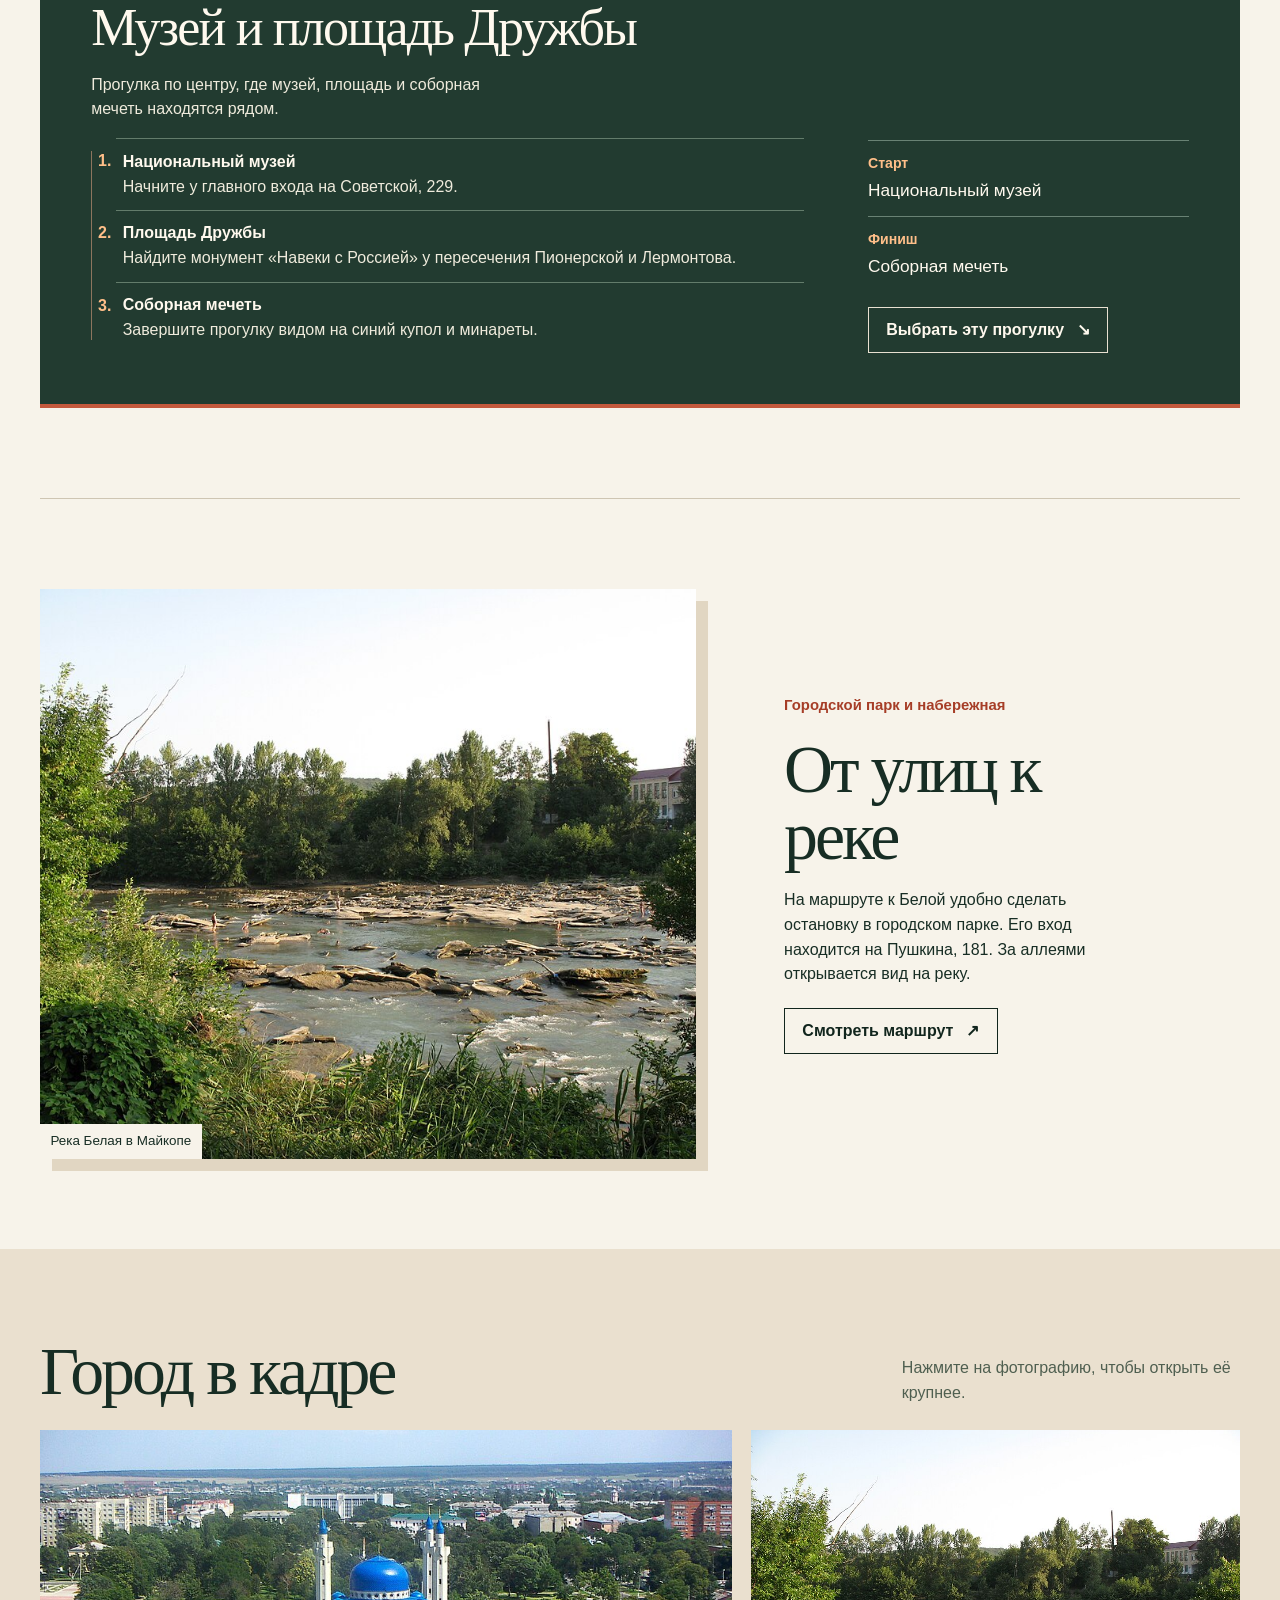
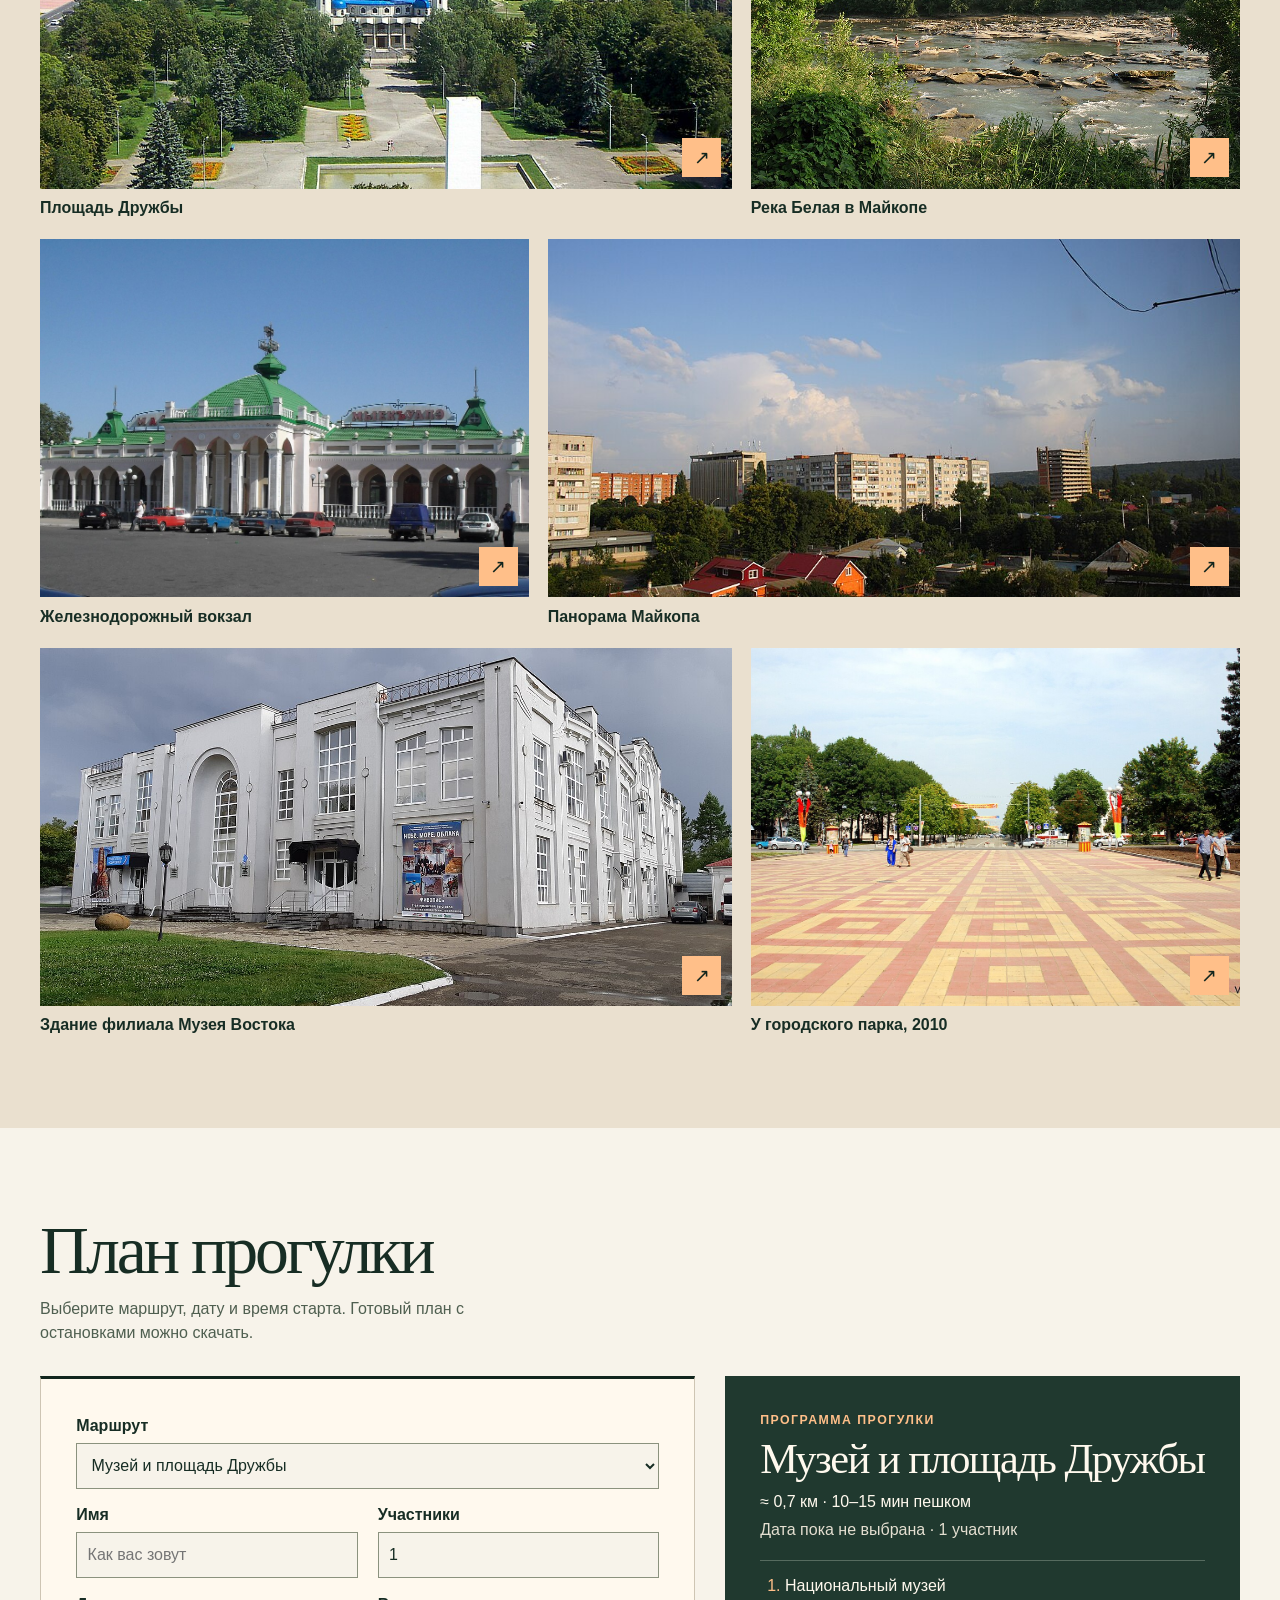
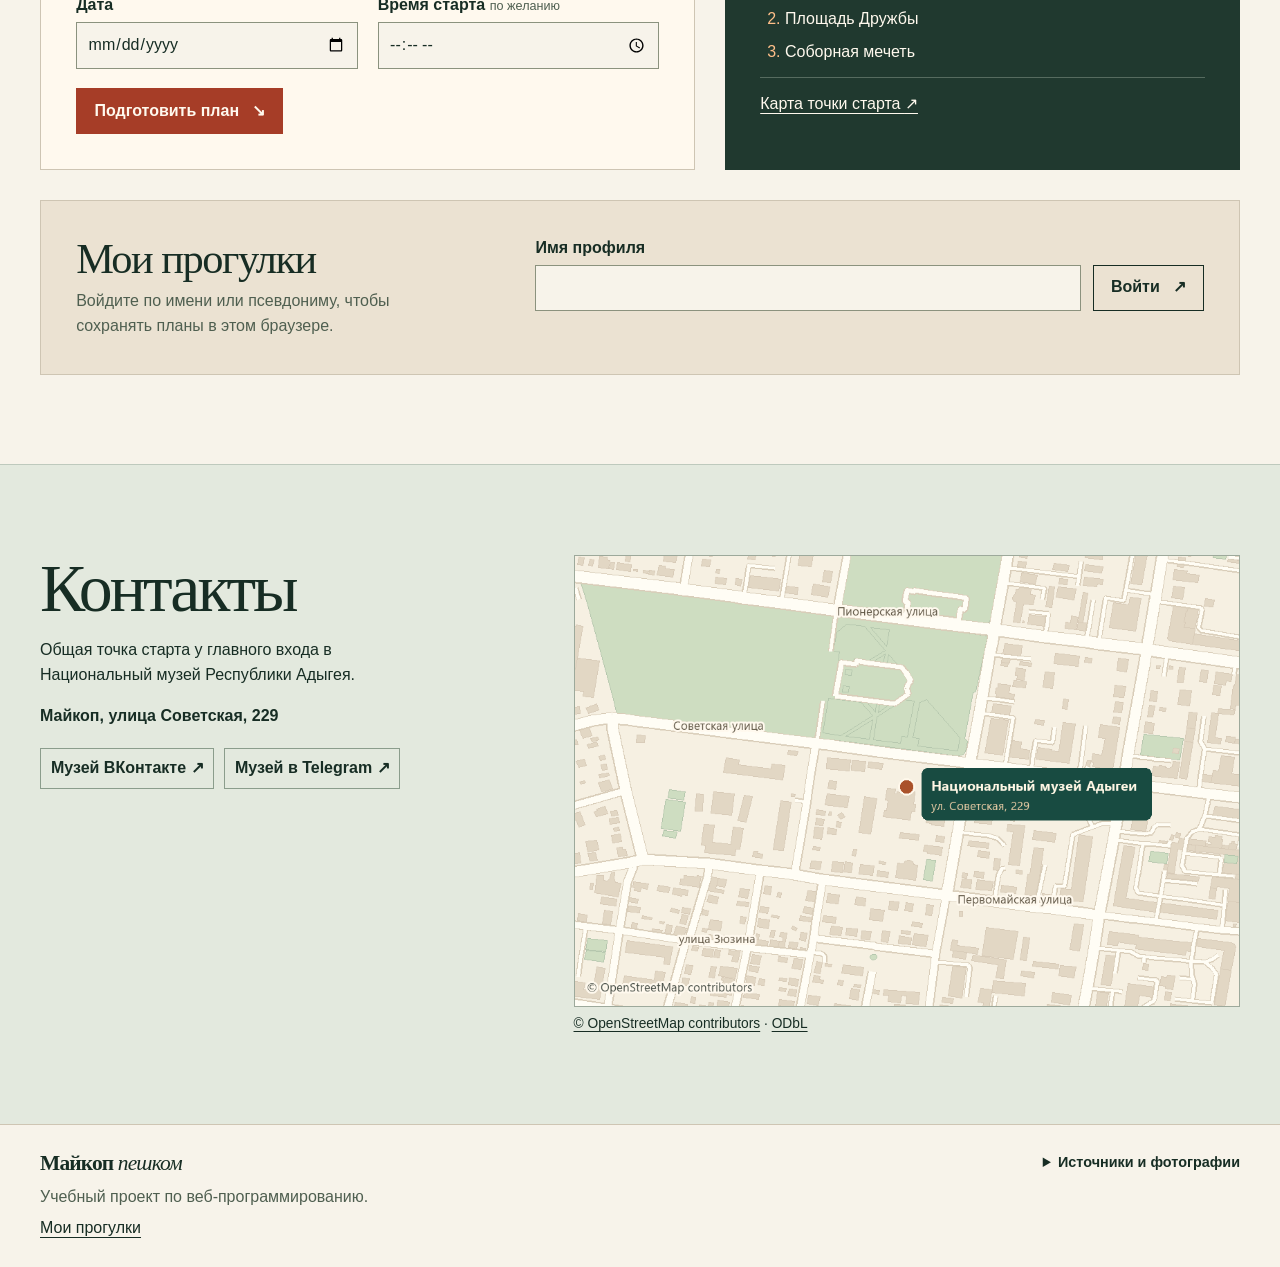
==== commit c89d35ae: "Expand Maykop walking guide and local planner" ====
--- a/index.html
+++ b/index.html
@@ -1,12 +1,14 @@
-﻿<!doctype html>
+<!doctype html>
 <html lang="ru">
 <head>
     <meta charset="utf-8">
     <meta name="viewport" content="width=device-width, initial-scale=1">
     <meta name="description" content="Три пеших маршрута по Майкопу с общей точкой старта у Национального музея Адыгеи, фотографиями города и планом прогулки.">
-    <title>Майкоп пешком — моушен-версия</title>
+    <title>Майкоп пешком — прогулки по городу</title>
     <link rel="stylesheet" href="styles.css">
     <link rel="stylesheet" href="motion.css">
+    <link rel="stylesheet" href="guide.css">
+    <link rel="stylesheet" href="planner.css">
     <script src="script.js" defer></script>
     <script src="motion.js" defer></script>
     <script src="hero-scenes.js" defer></script>
@@ -19,9 +21,9 @@
         <a class="wordmark" href="#top">Майкоп<span> пешком</span></a>
         <nav aria-label="Главное меню">
             <a href="#routes">Маршруты</a>
+            <a href="places.html">Места</a>
             <a href="#gallery">Галерея</a>
             <a class="mobile-plan-link" href="#booking">План</a>
-            <a href="#contact">Контакты</a>
         </nav>
         <div class="header-actions">
             <button type="button" id="motion-toggle" aria-pressed="false" hidden>Анимация <span id="motion-state" aria-hidden="true">Выкл.</span></button>
@@ -39,7 +41,7 @@
                 <span class="title-line"><span class="title-word">пешком<span class="title-dot">.</span></span></span>
             </h1>
             <p class="hero-description">Три пеших маршрута от музея до площади Дружбы, берега Белой и старого вокзала.</p>
-            <a class="button button-primary" id="hero-route" href="#routes" data-book-route="center">Выбрать маршрут <span aria-hidden="true">↓</span></a>
+            <a class="button button-primary" id="hero-route" href="center.html">Открыть маршрут <span aria-hidden="true">↗</span></a>
         </div>
         <figure class="hero-photo" aria-describedby="hero-caption">
             <div class="hero-image-stage">
@@ -78,71 +80,100 @@
     <section id="routes" class="wrap section" aria-labelledby="routes-heading">
         <div class="section-heading" data-reveal>
             <h2 id="routes-heading">Куда пойти</h2>
-            <p>Три маршрута от музея. Для короткой прогулки подойдёт центр, для прогулки у воды — парк и Белая.</p>
-        </div>
-        <div class="route-tabs" data-reveal role="group" aria-label="Маршрут">
-            <button type="button" data-route="center" aria-controls="route-center" aria-pressed="true">Центр</button>
-            <button type="button" data-route="river" aria-controls="route-river" aria-pressed="false">Парк и Белая</button>
-            <button type="button" data-route="station" aria-controls="route-station" aria-pressed="false">До вокзала</button>
-        </div>
-        <noscript><p>Чтобы переключать маршруты и сохранять планы, включите JavaScript в браузере.</p></noscript>
-
-        <article class="route-panel" id="route-center" data-route-panel="center">
-            <div class="route-description">
-                <h3>Музей и площадь Дружбы</h3>
-                <p>Прогулка по центру, где музей, площадь и соборная мечеть находятся рядом.</p>
-                <ol class="route-stops">
-                    <li><strong>Национальный музей</strong><span>Начните у главного входа на Советской, 229.</span></li>
-                    <li><strong>Площадь Дружбы</strong><span>Пройдите к аллеям и открытому пространству площади.</span></li>
-                    <li><strong>Соборная мечеть</strong><span>Завершите прогулку видом на синий купол и минареты.</span></li>
-                </ol>
-            </div>
-            <div class="route-aside">
-                <dl class="route-facts">
-                    <div><dt>Старт</dt><dd>Национальный музей</dd></div>
-                    <div><dt>Финиш</dt><dd>Соборная мечеть</dd></div>
-                </dl>
-                <a class="button button-light" href="#booking" data-book-route="center">Выбрать эту прогулку <span aria-hidden="true">↘</span></a>
-            </div>
-        </article>
-
-        <article class="route-panel" id="route-river" data-route-panel="river" hidden>
-            <div class="route-description">
-                <h3>Через парк к Белой</h3>
-                <p>Маршрут от городского центра к парку и реке. У воды можно сделать остановку.</p>
-                <ol class="route-stops">
-                    <li><strong>Национальный музей</strong><span>Встреча у входа на Советской, 229.</span></li>
-                    <li><strong>Городской парк</strong><span>Дойдите до входа в парк на улице Пушкина, 181.</span></li>
-                    <li><strong>Река Белая</strong><span>Пройдите через парк к участку набережной, который открыт для пешеходов.</span></li>
-                </ol>
-            </div>
-            <div class="route-aside">
-                <dl class="route-facts">
-                    <div><dt>Старт</dt><dd>Национальный музей</dd></div>
-                    <div><dt>Финиш</dt><dd>Набережная Белой</dd></div>
-                </dl>
-                <a class="button button-light" href="#booking" data-book-route="river">Выбрать эту прогулку <span aria-hidden="true">↘</span></a>
-            </div>
-        </article>
-
-        <article class="route-panel" id="route-station" data-route-panel="station" hidden>
-            <div class="route-description">
-                <h3>Из центра до вокзала</h3>
-                <p>Прогулка с двумя разными городскими видами — зелёной площадью и вокзальным фасадом.</p>
-                <ol class="route-stops">
-                    <li><strong>Национальный музей</strong><span>Начните у входа на Советской, 229.</span></li>
-                    <li><strong>Площадь Дружбы</strong><span>Сделайте остановку у площади и посмотрите на мечеть.</span></li>
-                    <li><strong>Железнодорожный вокзал</strong><span>Дойдите до привокзальной площади, чтобы увидеть здание с арками и зелёной крышей.</span></li>
-                </ol>
-            </div>
-            <div class="route-aside">
-                <dl class="route-facts">
-                    <div><dt>Старт</dt><dd>Национальный музей</dd></div>
-                    <div><dt>Финиш</dt><dd>Железнодорожный вокзал</dd></div>
-                </dl>
-                <a class="button button-light" href="#booking" data-book-route="station">Выбрать эту прогулку <span aria-hidden="true">↘</span></a>
-            </div>
-        </article>
+            <p>Три прогулки от Национального музея. Время в пути указано без остановок.</p>
+        </div>
+        <div class="guide-choices">
+            <a class="guide-choice guide-choice-center" href="center.html">
+                <span class="guide-choice-image"><img src="images/square.jpg" alt="" width="960" height="720" loading="lazy" decoding="async"></span>
+                <span class="guide-choice-copy">
+                    <span class="guide-choice-facts">≈ 0,7 км <span aria-hidden="true">·</span> 10–15 мин</span>
+                    <strong>Музей и площадь Дружбы</strong>
+                    <span class="guide-choice-link">Открыть маршрут <span aria-hidden="true">↗</span></span>
+                </span>
+            </a>
+            <a class="guide-choice guide-choice-river" href="river.html">
+                <span class="guide-choice-image"><img src="images/river.jpg" alt="" width="960" height="720" loading="lazy" decoding="async"></span>
+                <span class="guide-choice-copy">
+                    <span class="guide-choice-facts">≈ 1,4 км <span aria-hidden="true">·</span> 20–25 мин</span>
+                    <strong>Через парк к Белой</strong>
+                    <span class="guide-choice-link">Открыть маршрут <span aria-hidden="true">↗</span></span>
+                </span>
+            </a>
+            <a class="guide-choice guide-choice-station" href="station.html">
+                <span class="guide-choice-image"><img src="images/station.jpg" alt="" width="1400" height="785" loading="lazy" decoding="async"></span>
+                <span class="guide-choice-copy">
+                    <span class="guide-choice-facts">≈ 3,1 км <span aria-hidden="true">·</span> 45–50 мин</span>
+                    <strong>Из центра до вокзала</strong>
+                    <span class="guide-choice-link">Открыть маршрут <span aria-hidden="true">↗</span></span>
+                </span>
+            </a>
+        </div>
+        <div class="route-preview">
+            <h3>Сравнить остановки</h3>
+            <div class="route-tabs" data-reveal role="group" aria-label="Маршрут">
+                <button type="button" data-route="center" aria-controls="route-center" aria-pressed="true">Центр</button>
+                <button type="button" data-route="river" aria-controls="route-river" aria-pressed="false">Парк и Белая</button>
+                <button type="button" data-route="station" aria-controls="route-station" aria-pressed="false">До вокзала</button>
+            </div>
+            <noscript><p>Чтобы переключать маршруты и сохранять планы, включите JavaScript в браузере.</p></noscript>
+
+            <article class="route-panel" id="route-center" data-route-panel="center">
+                <div class="route-description">
+                    <h3>Музей и площадь Дружбы</h3>
+                    <p>Прогулка по центру, где музей, площадь и соборная мечеть находятся рядом.</p>
+                    <ol class="route-stops">
+                        <li><strong>Национальный музей</strong><span>Начните у главного входа на Советской, 229.</span></li>
+                        <li><strong>Площадь Дружбы</strong><span>Найдите монумент «Навеки с Россией» у пересечения Пионерской и Лермонтова.</span></li>
+                        <li><strong>Соборная мечеть</strong><span>Завершите прогулку видом на синий купол и минареты.</span></li>
+                    </ol>
+                </div>
+                <div class="route-aside">
+                    <dl class="route-facts">
+                        <div><dt>Старт</dt><dd>Национальный музей</dd></div>
+                        <div><dt>Финиш</dt><dd>Соборная мечеть</dd></div>
+                    </dl>
+                    <a class="button button-light" href="#booking" data-book-route="center">Выбрать эту прогулку <span aria-hidden="true">↘</span></a>
+                </div>
+            </article>
+
+            <article class="route-panel" id="route-river" data-route-panel="river" hidden>
+                <div class="route-description">
+                    <h3>Через парк к Белой</h3>
+                    <p>Маршрут от городского центра к парку и реке. У воды можно сделать остановку.</p>
+                    <ol class="route-stops">
+                        <li><strong>Национальный музей</strong><span>Встреча у входа на Советской, 229.</span></li>
+                        <li><strong>Городской парк</strong><span>Дойдите до входа в парк на улице Пушкина, 181.</span></li>
+                        <li><strong>Набережная Белой</strong><span>Финиш у «Золотого яблока», если открыт проход к набережной.</span></li>
+                    </ol>
+                </div>
+                <div class="route-aside">
+                    <dl class="route-facts">
+                        <div><dt>Старт</dt><dd>Национальный музей</dd></div>
+                        <div><dt>Финиш</dt><dd>Набережная Белой</dd></div>
+                    </dl>
+                    <a class="button button-light" href="#booking" data-book-route="river">Выбрать эту прогулку <span aria-hidden="true">↘</span></a>
+                </div>
+            </article>
+
+            <article class="route-panel" id="route-station" data-route-panel="station" hidden>
+                <div class="route-description">
+                    <h3>Из центра до вокзала</h3>
+                    <p>Прогулка с двумя разными городскими видами — зелёной площадью и вокзальным фасадом.</p>
+                    <ol class="route-stops">
+                        <li><strong>Национальный музей</strong><span>Начните у входа на Советской, 229.</span></li>
+                        <li><strong>Площадь Дружбы</strong><span>Сделайте остановку у площади и посмотрите на мечеть.</span></li>
+                        <li><strong>Железнодорожный вокзал</strong><span>Рассмотрите фасад с арками на Привокзальной площади, 1.</span></li>
+                    </ol>
+                </div>
+                <div class="route-aside">
+                    <dl class="route-facts">
+                        <div><dt>Старт</dt><dd>Национальный музей</dd></div>
+                        <div><dt>Финиш</dt><dd>Железнодорожный вокзал</dd></div>
+                    </dl>
+                    <a class="button button-light" href="#booking" data-book-route="station">Выбрать эту прогулку <span aria-hidden="true">↘</span></a>
+                </div>
+            </article>
+        </div>
     </section>
 
     <section id="river-guide" class="wrap section river-feature" aria-labelledby="river-heading">
@@ -154,7 +185,7 @@
             <p class="eyebrow">Городской парк и набережная</p>
             <h2 id="river-heading">От улиц к реке</h2>
             <p>На маршруте к Белой удобно сделать остановку в городском парке. Его вход находится на Пушкина, 181. За аллеями открывается вид на реку.</p>
-            <a class="button feature-action" href="#routes" data-book-route="river">Смотреть маршрут <span aria-hidden="true">↗</span></a>
+            <a class="button feature-action" href="river.html">Смотреть маршрут <span aria-hidden="true">↗</span></a>
         </div>
     </section>
 
@@ -214,27 +245,67 @@
     <section id="booking" class="wrap section booking-layout" aria-labelledby="booking-heading">
         <div class="booking-intro" data-reveal>
             <h2 id="booking-heading">План прогулки</h2>
-            <p>Выберите дату и число участников. Заявка с остановками маршрута сохранится текстовым файлом.</p>
-            <p class="booking-start"><strong>Встречаемся у музея</strong><br>Майкоп, улица Советская, 229</p>
-            <a href="#contact">Посмотреть точку встречи <span aria-hidden="true">↗</span></a>
-        </div>
+            <p>Выберите маршрут, дату и время старта. Готовый план с остановками можно скачать.</p>
+        </div>
+
         <form id="booking-form" data-reveal>
-            <label class="full-width">Имя<input name="visitor" maxlength="80" required autocomplete="given-name"></label>
             <label class="full-width">Маршрут
                 <select name="route" required>
-                    <option value="center">Музей и площадь Дружбы</option>
-                    <option value="river">Через парк к Белой</option>
-                    <option value="station">Из центра до вокзала</option>
+                    <option value="center" data-distance="0,7 км" data-duration="10–15 мин">Музей и площадь Дружбы</option>
+                    <option value="river" data-distance="1,4 км" data-duration="20–25 мин">Через парк к Белой</option>
+                    <option value="station" data-distance="3,1 км" data-duration="45–50 мин">Из центра до вокзала</option>
                 </select>
             </label>
+            <label>Имя<input name="visitor" maxlength="80" required autocomplete="given-name" placeholder="Как вас зовут"></label>
+            <label>Участники<input name="people" type="number" inputmode="numeric" min="1" max="20" value="1" required></label>
             <label>Дата<input name="date" type="date" required></label>
-            <label>Участники<input name="people" type="number" inputmode="numeric" min="1" max="20" value="1" required></label>
-            <button class="button button-primary full-width" type="submit">Сформировать заявку <span aria-hidden="true">↓</span></button>
-            <div class="booking-result full-width" id="booking-result" hidden>
-                <output id="booking-status" aria-live="polite"></output>
-                <a id="booking-download" download="Заявка на прогулку.txt">Скачать заявку</a>
-            </div>
+            <label><span>Время старта <small>по желанию</small></span><input name="time" type="time"></label>
+            <div class="booking-actions full-width">
+                <button class="button button-primary" type="submit">Подготовить план <span aria-hidden="true">↘</span></button>
+                <div class="booking-result" id="booking-result" hidden>
+                    <a id="booking-download" download="План прогулки по Майкопу.txt">Скачать план <span aria-hidden="true">↓</span></a>
+                </div>
+            </div>
+            <output id="booking-status" class="full-width" aria-live="polite"></output>
         </form>
+
+        <aside class="booking-preview" aria-labelledby="booking-route-title" data-reveal>
+            <p class="booking-preview-label">Программа прогулки</p>
+            <h3 id="booking-route-title">Музей и площадь Дружбы</h3>
+            <p id="booking-preview-facts">≈ 0,7 км · 10–15 мин пешком</p>
+            <p id="booking-preview-schedule">Дата пока не выбрана · 1 участник</p>
+            <ol class="booking-stops" id="booking-stops">
+                <li>Национальный музей</li>
+                <li>Площадь Дружбы</li>
+                <li>Соборная мечеть</li>
+            </ol>
+            <a href="#contact">Карта точки старта <span aria-hidden="true">↗</span></a>
+        </aside>
+
+        <div class="booking-profile" id="profile" data-reveal>
+            <div class="booking-profile-intro">
+                <h3 id="profile-heading">Мои прогулки</h3>
+                <p>Войдите по имени или псевдониму, чтобы сохранять планы в этом браузере.</p>
+            </div>
+            <div class="booking-profile-content">
+                <form id="profile-form" aria-labelledby="profile-heading">
+                    <label>Имя профиля
+                        <input id="profile-name" name="nickname" type="text" maxlength="32" autocomplete="off" required>
+                    </label>
+                    <button class="button booking-secondary" type="submit">Войти <span aria-hidden="true">↗</span></button>
+                </form>
+                <div id="profile-active" hidden>
+                    <div class="booking-profile-account">
+                        <p>Профиль <strong id="profile-display-name"></strong></p>
+                        <button class="button booking-secondary" id="profile-signout" type="button">Выйти</button>
+                    </div>
+                    <p class="booking-profile-empty" id="profile-empty">Здесь появятся сохранённые планы.</p>
+                    <ul class="booking-saved-plans" id="profile-plans" aria-label="Сохранённые планы"></ul>
+                </div>
+                <p class="booking-profile-status" id="profile-status" aria-live="polite"></p>
+            </div>
+        </div>
+        <noscript class="full-width">Для подготовки и скачивания плана включите JavaScript в браузере.</noscript>
     </section>
 
     <section id="contact" class="contact-section" aria-labelledby="contact-heading">
@@ -263,6 +334,7 @@
         <div>
             <a class="wordmark" href="#top">Майкоп<span> пешком</span></a>
             <p>Учебный проект по веб-программированию.</p>
+            <a href="#profile">Мои прогулки</a>
         </div>
         <details class="credits">
             <summary>Источники и фотографии</summary>
--- a/guide.css
+++ b/guide.css
@@ -0,0 +1,429 @@
+.site-header nav a[aria-current] {
+    color: #9f361d;
+    text-decoration: underline;
+    text-underline-offset: .33em;
+}
+
+.guide-choices {
+    display: grid;
+    grid-template-columns: repeat(3, minmax(0, 1fr));
+    gap: clamp(.75rem, 2.2vw, 1.65rem);
+}
+
+.guide-choices-two { grid-template-columns: repeat(2, minmax(0, 1fr)); }
+
+.guide-choice {
+    --choice-accent: #a63c25;
+    display: flex;
+    min-width: 0;
+    flex-direction: column;
+    border-bottom: 3px solid var(--choice-accent);
+    background: #eee5d3;
+    text-decoration: none;
+}
+
+.guide-choice-river { --choice-accent: #357168; }
+.guide-choice-station { --choice-accent: #735e2f; }
+.guide-choice-image { display: block; overflow: hidden; }
+
+.guide-choice-image img {
+    width: 100%;
+    aspect-ratio: 1.65;
+    object-fit: cover;
+}
+
+.guide-choice-copy {
+    flex: 1;
+    display: flex;
+    flex-direction: column;
+    gap: .5rem;
+    padding: .9rem clamp(.85rem, 2vw, 1.4rem) .95rem;
+}
+
+.guide-choice-facts {
+    color: var(--muted);
+    font-size: .875rem;
+    font-weight: 700;
+    font-variant-numeric: tabular-nums;
+}
+
+.guide-choice strong {
+    font: 400 clamp(1.55rem, 3.2vw, 2.2rem)/1.05 Georgia, serif;
+    letter-spacing: -.035em;
+}
+
+.guide-choice-link {
+    display: flex;
+    justify-content: space-between;
+    align-items: center;
+    gap: .35rem;
+    margin-top: auto;
+    color: #914023;
+    font-size: .92rem;
+    font-weight: 700;
+}
+
+.guide-choice:hover { background: #e7ddc8; }
+.guide-choice:hover .guide-choice-link { text-decoration: underline; }
+.route-preview { margin-top: clamp(2rem, 4vw, 3rem); }
+.route-preview > h3 { margin-bottom: .8rem; font-size: clamp(1.5rem, 2.6vw, 2rem); }
+
+.guide-subpage {
+    --guide-marker: #99371f;
+    --guide-hero-bg: #253c31;
+    --guide-map-bg: #e9e1cf;
+}
+
+.guide-theme-river {
+    --guide-marker: #225d50;
+    --guide-hero-bg: #183e38;
+    --guide-map-bg: #e0e9df;
+}
+
+.guide-theme-station {
+    --guide-marker: #765225;
+    --guide-hero-bg: #323c32;
+    --guide-map-bg: #eee7cf;
+}
+
+.guide-back {
+    display: inline-flex;
+    align-items: center;
+    gap: .5em;
+    min-height: 44px;
+    font-size: .94rem;
+    font-weight: 700;
+}
+
+.guide-back:hover { text-decoration-thickness: 2px; }
+.guide-hero { background: var(--guide-hero-bg); color: var(--white); }
+
+.guide-hero-inner {
+    display: grid;
+    grid-template-columns: minmax(0, .95fr) minmax(0, 1.05fr);
+    align-items: center;
+    gap: clamp(1.5rem, 5vw, 4.75rem);
+    padding-block: clamp(2rem, 5vw, 5rem);
+}
+
+.guide-hero h1, .places-intro h1 {
+    margin-top: .55rem;
+    max-width: 12ch;
+    font-size: clamp(2.8rem, 6.8vw, 6.35rem);
+    letter-spacing: -.057em;
+    line-height: .91;
+    text-wrap: balance;
+}
+
+.guide-intro { max-width: 43ch; margin: 1.1rem 0 1.35rem; color: #eee5d3; }
+.guide-hero .guide-back { color: #fae3c4; }
+
+.guide-facts {
+    display: grid;
+    grid-template-columns: repeat(3, minmax(0, 1fr));
+    margin: 0 0 1.3rem;
+    padding-block: .78rem;
+    border-block: 1px solid #ffffff47;
+}
+
+.guide-facts div { padding-inline: .7rem; border-inline-start: 1px solid #ffffff33; }
+.guide-facts div:first-child { padding-inline-start: 0; border: 0; }
+.guide-facts dt { color: #ebd2ad; font-size: .76rem; font-weight: 700; }
+.guide-facts dd { margin: .14rem 0 0; font-size: clamp(.84rem, 2.3vw, 1.05rem); font-weight: 700; }
+.guide-start { min-height: 46px; background: #f3d7a9; color: #21352a; }
+.guide-start:hover { background: #ffedcb; }
+
+.guide-cover { position: relative; background: #506459; }
+.guide-cover img { aspect-ratio: 1.36; object-fit: cover; }
+
+.guide-cover figcaption {
+    position: absolute;
+    right: 0;
+    bottom: 0;
+    max-width: 100%;
+    padding: .37rem .65rem;
+    background: #14291fee;
+    color: var(--white);
+    font-size: .79rem;
+}
+
+.guide-workspace { padding-block: clamp(2.5rem, 6vw, 5rem) 0; }
+.guide-workspace > h2, .guide-more > h2 { margin-bottom: clamp(1.15rem, 3vw, 1.9rem); }
+.guide-workspace-columns { display: grid; grid-template-columns: minmax(0, .94fr) minmax(0, 1.06fr); gap: clamp(1rem, 3.5vw, 2.6rem); align-items: start; }
+
+.guide-map {
+    overflow: hidden;
+    border: 1px solid #b9beaa;
+    background: var(--guide-map-bg);
+    scroll-margin-top: 1rem;
+}
+
+.guide-map-head {
+    display: flex;
+    flex-wrap: wrap;
+    align-items: center;
+    justify-content: space-between;
+    gap: .3rem .7rem;
+    padding: .72rem .9rem;
+    border-bottom: 1px solid #54645338;
+}
+
+.guide-map-head h3 { font: 700 1rem/1.3 "Segoe UI", sans-serif; letter-spacing: 0; }
+.guide-map-head > span { color: var(--muted); font-size: .78rem; }
+
+.guide-map-plot {
+    position: relative;
+    aspect-ratio: 1.38;
+    background-image: linear-gradient(#535c4d20 1px, transparent 1px), linear-gradient(90deg, #535c4d20 1px, transparent 1px);
+    background-size: 1.75rem 1.75rem;
+    background-position: center;
+}
+
+.guide-map-north {
+    position: absolute;
+    top: .65rem;
+    right: .75rem;
+    font-size: .875rem;
+    font-weight: 700;
+}
+
+.guide-map-line {
+    position: absolute;
+    left: var(--x);
+    top: var(--y);
+    width: calc(var(--length) + 2px);
+    height: 4px;
+    margin-top: -2px;
+    border-radius: 2px;
+    background: var(--guide-marker);
+    transform-origin: 0 50%;
+    transform: rotate(var(--angle));
+}
+
+.guide-map-line { opacity: .31; }
+[data-guide-step="2"] .guide-map-line[data-map-leg="0"],
+[data-guide-step="3"] .guide-map-line { opacity: 1; }
+:root[data-motion="on"] .guide-map-line { transition: opacity .44s ease; }
+
+.guide-pin {
+    position: absolute;
+    left: var(--x);
+    top: var(--y);
+    display: grid;
+    min-width: 44px;
+    place-items: center;
+    justify-items: center;
+    gap: .18rem;
+    padding: 0;
+    border: 0;
+    transform: translate(-50%, -22px);
+    background: none;
+    color: #283a32;
+    font-weight: 700;
+}
+
+.guide-pin-number {
+    display: grid;
+    width: 44px;
+    height: 44px;
+    place-items: center;
+    border: 2px solid var(--guide-marker);
+    border-radius: 50%;
+    background: #faf7ec;
+    color: var(--guide-marker);
+    box-shadow: 0 0 0 3px var(--guide-map-bg);
+}
+
+.guide-pin-label {
+    padding: .08rem .37rem;
+    border: 1px solid #fff9e8;
+    background: #f8f3e7;
+    font-size: .77rem;
+    line-height: 1.15;
+}
+
+.guide-pin[aria-pressed="true"] { z-index: 1; }
+.guide-pin[aria-pressed="true"] .guide-pin-number,
+.guide-pin:hover .guide-pin-number { background: var(--guide-marker); color: #fffaf0; }
+.guide-map-caption { margin: 0; padding: .37rem .9rem; border-top: 1px solid #54645338; color: var(--muted); font-size: .79rem; }
+
+[data-route-guide]:not(.guide-ready) .guide-map,
+[data-route-guide]:not(.guide-ready) .guide-map-return { display: none; }
+[data-route-guide]:not(.guide-ready) .guide-workspace-columns { grid-template-columns: minmax(0, 1fr); }
+[data-route-guide]:not(.guide-ready) .guide-stop + .guide-stop { margin-top: 1rem; }
+
+.guide-stop, .place-card {
+    min-width: 0;
+    border: 1px solid #b9beaa;
+    background: #fffaf0;
+    scroll-margin-top: 1rem;
+}
+
+.guide-stop-title {
+    display: flex;
+    align-items: center;
+    gap: .8rem;
+    padding: .95rem clamp(.85rem, 3vw, 1.35rem);
+}
+
+.guide-stop-title h3 { font-size: clamp(1.6rem, 3.3vw, 2.5rem); scroll-margin-top: .85rem; }
+.guide-stop-title p { margin: .16rem 0 0; color: var(--muted); font-size: .9rem; }
+.guide-stop-number {
+    display: grid;
+    flex: 0 0 2.3rem;
+    height: 2.3rem;
+    place-items: center;
+    border-radius: 50%;
+    background: var(--guide-marker);
+    color: #fffaf0;
+    font-weight: 700;
+}
+
+.guide-stop-photo, .place-picture { position: relative; overflow: hidden; background: #e9e2d2; }
+.guide-stop-photo img, .place-picture img { aspect-ratio: 2.12; object-fit: cover; }
+.guide-stop-map img { object-position: center; }
+
+.guide-stop-photo figcaption, .place-picture figcaption {
+    padding: .35rem .85rem;
+    border-bottom: 1px solid #ccc4af;
+    background: #f1e9d6;
+    color: #404d41;
+    font-size: .8rem;
+}
+
+.guide-stop-copy { padding: .85rem clamp(.85rem, 3vw, 1.35rem) 1rem; }
+.guide-stop-copy p { margin: 0; }
+.guide-stop-copy p + p { margin-top: .6rem; }
+.guide-stop-copy p:first-child { font-weight: 700; }
+.guide-stop-links { display: flex; justify-content: space-between; align-items: start; gap: .45rem .8rem; margin-top: .5rem; }
+.guide-stop-links a { display: inline-flex; align-items: center; gap: .2em; min-height: 44px; color: var(--guide-marker); font-size: .87rem; font-weight: 700; }
+.guide-map-return { flex-shrink: 0; }
+
+.guide-controls {
+    display: grid;
+    grid-template-columns: minmax(0, 1fr) auto minmax(0, 1fr);
+    align-items: center;
+    gap: .5rem;
+    padding-top: .7rem;
+}
+
+.guide-controls button {
+    min-height: 46px;
+    padding: .35rem .4rem;
+    border: 1px solid var(--guide-marker);
+    background: var(--guide-marker);
+    color: #fff9ee;
+    font-weight: 700;
+}
+
+.guide-controls button:disabled { border-color: #d1ccba; background: #eae4d4; color: #526254; cursor: default; }
+.guide-controls button:not(:disabled):hover { background: var(--dark); border-color: var(--dark); }
+.guide-controls [role="status"] { color: var(--muted); font-size: .86rem; font-weight: 700; text-align: center; }
+
+.guide-plan {
+    display: flex;
+    align-items: center;
+    justify-content: space-between;
+    gap: .7rem 1.5rem;
+    margin-top: clamp(2rem, 6vw, 4rem);
+    padding: clamp(1rem, 3vw, 1.75rem);
+    border-block: 1px solid var(--line);
+    background: var(--cream);
+}
+
+.guide-plan h2 { font-size: clamp(1.75rem, 4vw, 2.75rem); }
+.guide-plan p { margin: .55rem 0 0; }
+.guide-plan .button { flex-shrink: 0; }
+
+.guide-more { padding-block: clamp(2.35rem, 6.5vw, 4rem); }
+.guide-footer { flex-wrap: wrap; }
+.guide-footer > a:not(.wordmark) { padding-block: .6rem; font-size: .9rem; font-weight: 700; }
+
+.places-intro { padding-block: clamp(1.6rem, 5.5vw, 4.4rem); background: #e8e7d7; border-bottom: 1px solid var(--line); }
+.places-intro h1 { max-width: 14ch; }
+.places-intro p { max-width: 48ch; margin-block: .95rem 1.1rem; }
+
+.places-jump, .place-routes > div { display: flex; flex-wrap: wrap; gap: .4rem; }
+.places-jump a, .place-routes a {
+    display: inline-flex;
+    align-items: center;
+    gap: .4rem;
+    min-height: 44px;
+    padding-inline: .66rem;
+    border: 1px solid #9ca490;
+    text-decoration: none;
+    font-size: .91rem;
+    font-weight: 700;
+}
+.places-jump a:hover, .place-routes a:hover { background: var(--dark); color: var(--white); }
+
+.places-grid {
+    display: grid;
+    grid-template-columns: repeat(2, minmax(0, 1fr));
+    gap: clamp(.9rem, 2.8vw, 2rem);
+    padding-block: clamp(1.2rem, 3vw, 2.3rem);
+}
+
+.place-card:target { outline: 3px solid var(--guide-marker); outline-offset: 2px; }
+.place-copy { padding: clamp(.9rem, 3vw, 1.55rem); }
+.place-copy h2 { font-size: clamp(1.9rem, 4vw, 3rem); }
+.place-address { margin-block: .38rem .55rem; color: var(--muted); font-weight: 700; }
+.place-copy > p:not(.place-address) { margin-block: 0 .85rem; }
+
+.place-routes h3 {
+    margin-bottom: .38rem;
+    color: var(--muted);
+    font: 700 .91rem/1.3 "Segoe UI", sans-serif;
+    letter-spacing: 0;
+}
+
+.place-source { display: inline-flex; align-items: center; gap: .4rem; min-height: 44px; margin-top: .25rem; font-size: .87rem; }
+.guide-sources { padding-block: 1rem clamp(2rem, 5vw, 4rem); }
+.guide-sources h2 { font-size: clamp(1.8rem, 4vw, 2.8rem); }
+.guide-sources ul { padding-left: 1.2rem; color: var(--muted); }
+
+:root[data-motion="on"] .guide-choice-image img { transition: transform .4s cubic-bezier(.19,1,.22,1); }
+:root[data-motion="on"] .guide-choice:is(:hover, :focus-visible) img { transform: scale(1.055); }
+:root[data-motion="on"] .guide-cover { animation: guide-cover-reveal .72s cubic-bezier(.19,1,.22,1) both; }
+:root[data-motion="on"] .guide-ready .guide-stop.is-entering { animation: guide-stop-slide .54s cubic-bezier(.22,.72,.22,1) both; }
+
+@keyframes guide-cover-reveal {
+    from { clip-path: inset(0 100% 0 0); }
+    to { clip-path: inset(0); }
+}
+
+@keyframes guide-stop-slide {
+    0% { opacity: .16; transform: translateY(.6rem); }
+    100% { opacity: 1; transform: translateY(0); }
+}
+
+@media (max-width: 760px) {
+    .guide-hero-inner { grid-template-columns: minmax(0, 1fr); gap: 1rem; }
+    .guide-cover img { aspect-ratio: 1.85; }
+    .guide-workspace-columns { grid-template-columns: minmax(0, 1fr); }
+    .guide-map-plot { max-width: 32rem; margin-inline: auto; }
+}
+
+@media (max-width: 620px) {
+    .guide-choices, .guide-choices-two { grid-template-columns: minmax(0, 1fr); }
+    .guide-choice { display: grid; grid-template-columns: minmax(0, .9fr) minmax(0, 1.1fr); }
+    .guide-choice-image img { height: 100%; aspect-ratio: auto; }
+    .guide-choice-copy { gap: .4rem; padding: .65rem .7rem; }
+    .guide-choice strong { font-size: clamp(1.3rem, 5.4vw, 1.75rem); }
+    .guide-choice-facts, .guide-choice-link { font-size: .79rem; }
+    .guide-plan { align-items: start; flex-direction: column; }
+    .places-grid { grid-template-columns: minmax(0, 1fr); }
+    .guide-footer { gap: 0 1.2rem; padding-block: .8rem; }
+}
+
+@media (max-width: 350px) {
+    .guide-facts div { padding-inline: .45rem; }
+    .guide-controls [role="status"] { width: 5rem; line-height: 1.2; }
+    .guide-stop-links { flex-wrap: wrap; gap: 0 .65rem; }
+}
+
+@media (prefers-reduced-motion: reduce) {
+    :root[data-motion="on"] .guide-cover,
+    :root[data-motion="on"] .guide-ready .guide-stop.is-entering { animation: none; }
+    :root[data-motion="on"] .guide-choice-image img { transition: none; }
+}
--- a/planner.css
+++ b/planner.css
@@ -0,0 +1,208 @@
+.booking-layout {
+    grid-template-columns: minmax(0, 1.12fr) minmax(0, .88fr);
+    gap: clamp(1rem, 2.5vw, 1.85rem);
+    align-items: stretch;
+}
+
+.booking-intro, .booking-profile { grid-column: 1 / -1; }
+
+.booking-intro p {
+    max-width: 48ch;
+    margin: .75rem 0 0;
+    color: var(--muted);
+}
+
+#booking-form {
+    align-content: start;
+    padding: clamp(1rem, 3.3vw, 2.2rem);
+    column-gap: clamp(.7rem, 2vw, 1.25rem);
+}
+
+#booking-form input, #booking-form select, #profile-form input {
+    min-height: 46px;
+    background: var(--paper);
+}
+
+#booking-form label small {
+    color: var(--muted);
+    font-size: .79rem;
+    font-weight: 400;
+}
+
+.booking-actions {
+    display: flex;
+    flex-wrap: wrap;
+    align-items: center;
+    gap: .55rem 1.2rem;
+    margin-top: .3rem;
+}
+
+.booking-actions .button, .booking-secondary { min-height: 44px; }
+.booking-actions .booking-result { border: 0; padding: 0; }
+
+#booking-download {
+    display: inline-flex;
+    align-items: center;
+    gap: .45rem;
+    min-height: 44px;
+}
+
+#booking-status, .booking-profile-status {
+    margin: 0;
+    color: var(--muted);
+    overflow-wrap: anywhere;
+}
+
+#booking-status:empty, .booking-profile-status:empty {
+    position: absolute;
+    width: 1px;
+    height: 1px;
+    overflow: hidden;
+    clip-path: inset(50%);
+}
+
+.booking-preview {
+    padding: clamp(1.2rem, 3.3vw, 2.2rem);
+    background: var(--green);
+    color: var(--white);
+}
+
+.booking-preview-label {
+    margin: 0 0 .4rem;
+    color: var(--peach, #ffbf89);
+    font-size: .77rem;
+    font-weight: 700;
+    letter-spacing: .12em;
+    text-transform: uppercase;
+}
+
+.booking-preview h3, .booking-profile h3 {
+    font-size: clamp(1.73rem, 3.6vw, 2.65rem);
+    overflow-wrap: anywhere;
+}
+
+#booking-preview-facts { margin: .48rem 0 0; }
+#booking-preview-schedule { margin: .22rem 0 0; color: #e4dfd1; }
+
+.booking-stops {
+    position: relative;
+    display: grid;
+    gap: .52rem;
+    margin: 1.05rem 0 .85rem;
+    padding: .8rem 0 .8rem 1.55rem;
+    border-block: 1px solid #a8b6a766;
+}
+
+.booking-stops li::marker { color: var(--peach, #ffbf89); }
+.booking-preview a, .booking-stops li { overflow-wrap: anywhere; }
+.booking-preview a:focus-visible { outline-color: var(--peach, #ffbf89); }
+
+.booking-profile {
+    display: grid;
+    grid-template-columns: minmax(0, .78fr) minmax(0, 1.22fr);
+    gap: .85rem clamp(1rem, 3vw, 2rem);
+    align-items: start;
+    padding: clamp(1rem, 3.3vw, 2.2rem);
+    border: 1px solid var(--line);
+    background: var(--cream);
+}
+
+.booking-profile-intro p {
+    max-width: 39ch;
+    margin: .45rem 0 0;
+    color: var(--muted);
+}
+
+#booking #profile-form {
+    display: flex;
+    flex-wrap: wrap;
+    align-items: end;
+    gap: .55rem .7rem;
+    border: 0;
+}
+
+#profile-form label {
+    display: grid;
+    flex: 1 1 12rem;
+    gap: .26rem;
+    min-width: 0;
+    font-weight: 650;
+}
+
+#profile-form input {
+    padding: .58rem .65rem;
+    width: 100%;
+    min-width: 0;
+    border: 1px solid #8b927e;
+    border-radius: 0;
+    color: var(--dark);
+    font-weight: 400;
+}
+
+.booking-secondary {
+    border-color: var(--dark);
+    background: transparent;
+    color: var(--dark);
+}
+
+.booking-secondary:hover { background: var(--dark); color: var(--white); }
+
+.booking-profile-account, .booking-saved-plan {
+    display: flex;
+    flex-wrap: wrap;
+    align-items: center;
+    justify-content: space-between;
+    gap: .35rem .9rem;
+}
+
+.booking-profile-account p, .booking-profile-empty {
+    margin: 0;
+    overflow-wrap: anywhere;
+}
+
+.booking-profile-empty { color: var(--muted); }
+
+.booking-saved-plans {
+    display: grid;
+    margin: 0;
+    padding: 0;
+    list-style: none;
+}
+
+.booking-saved-plans:not(:empty), .booking-profile-status:not(:empty) { margin-top: .65rem; }
+
+.booking-saved-plan {
+    padding: .55rem 0;
+    border-top: 1px solid var(--line);
+}
+
+.booking-saved-plan p { margin: 0; color: var(--muted); }
+
+.booking-saved-actions {
+    display: flex;
+    flex-wrap: wrap;
+    gap: .2rem .8rem;
+    align-items: center;
+}
+
+.booking-saved-actions a, .booking-saved-actions button {
+    display: inline-flex;
+    align-items: center;
+    min-height: 44px;
+    border: 0;
+    padding: 0;
+    background: transparent;
+    color: inherit;
+    text-decoration: underline;
+    text-underline-offset: .22em;
+}
+
+.booking-saved-actions button { color: var(--sun); }
+
+@media (max-width: 750px) {
+    .booking-layout, .booking-profile { grid-template-columns: minmax(0, 1fr); }
+}
+
+@media (max-width: 380px) {
+    #booking-form { grid-template-columns: minmax(0, 1fr); }
+}
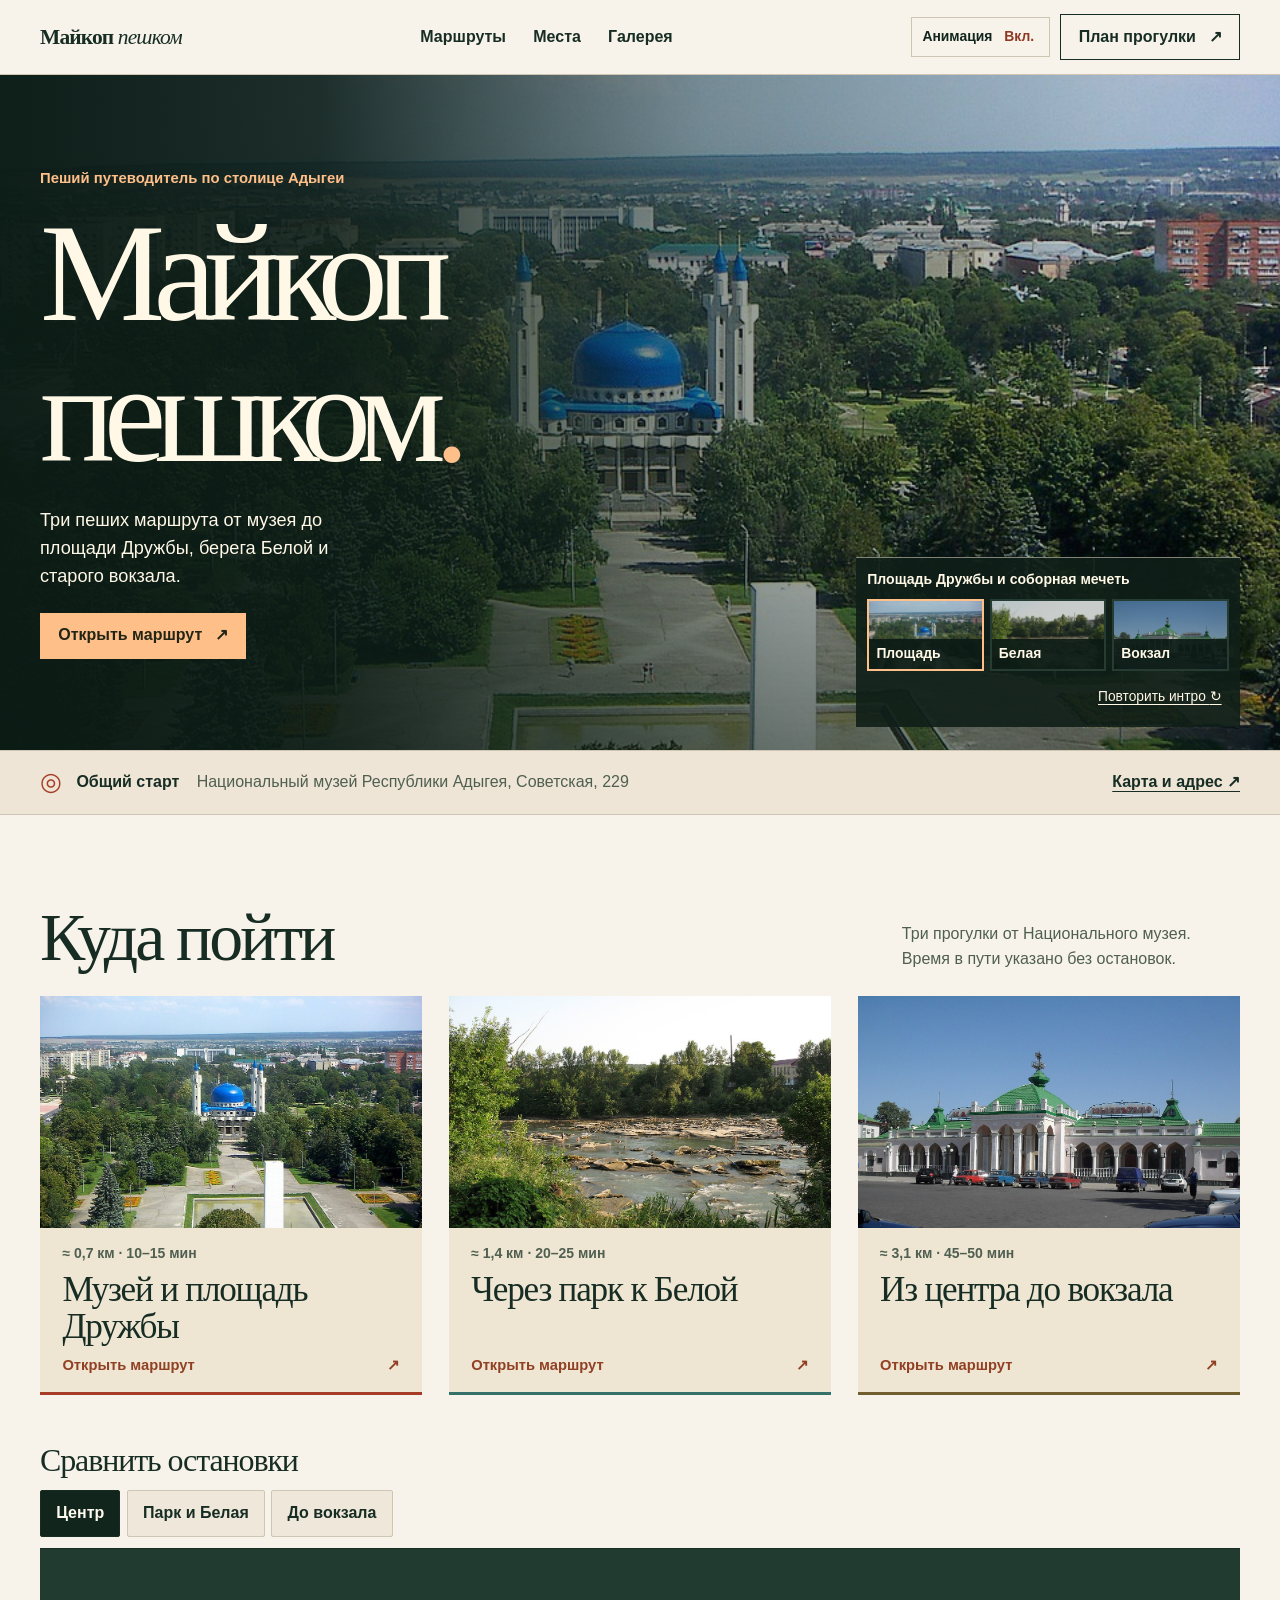
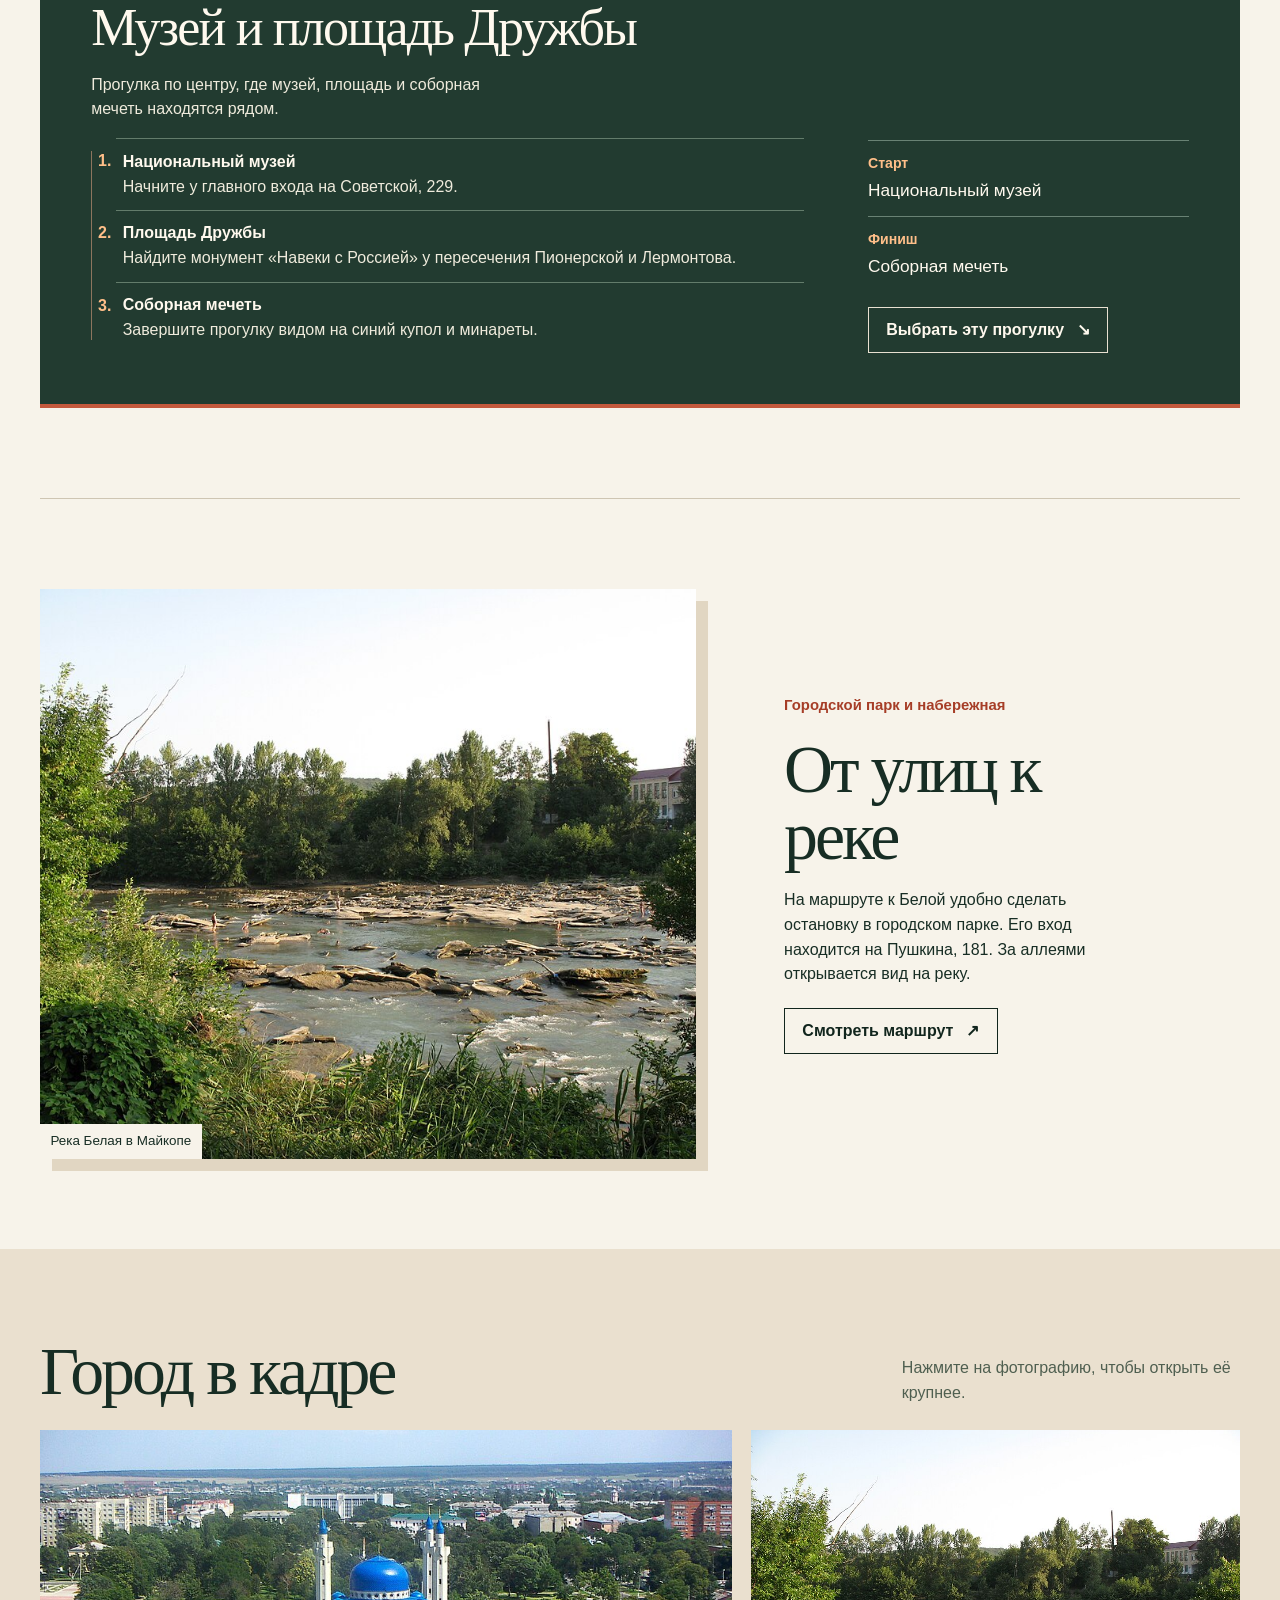
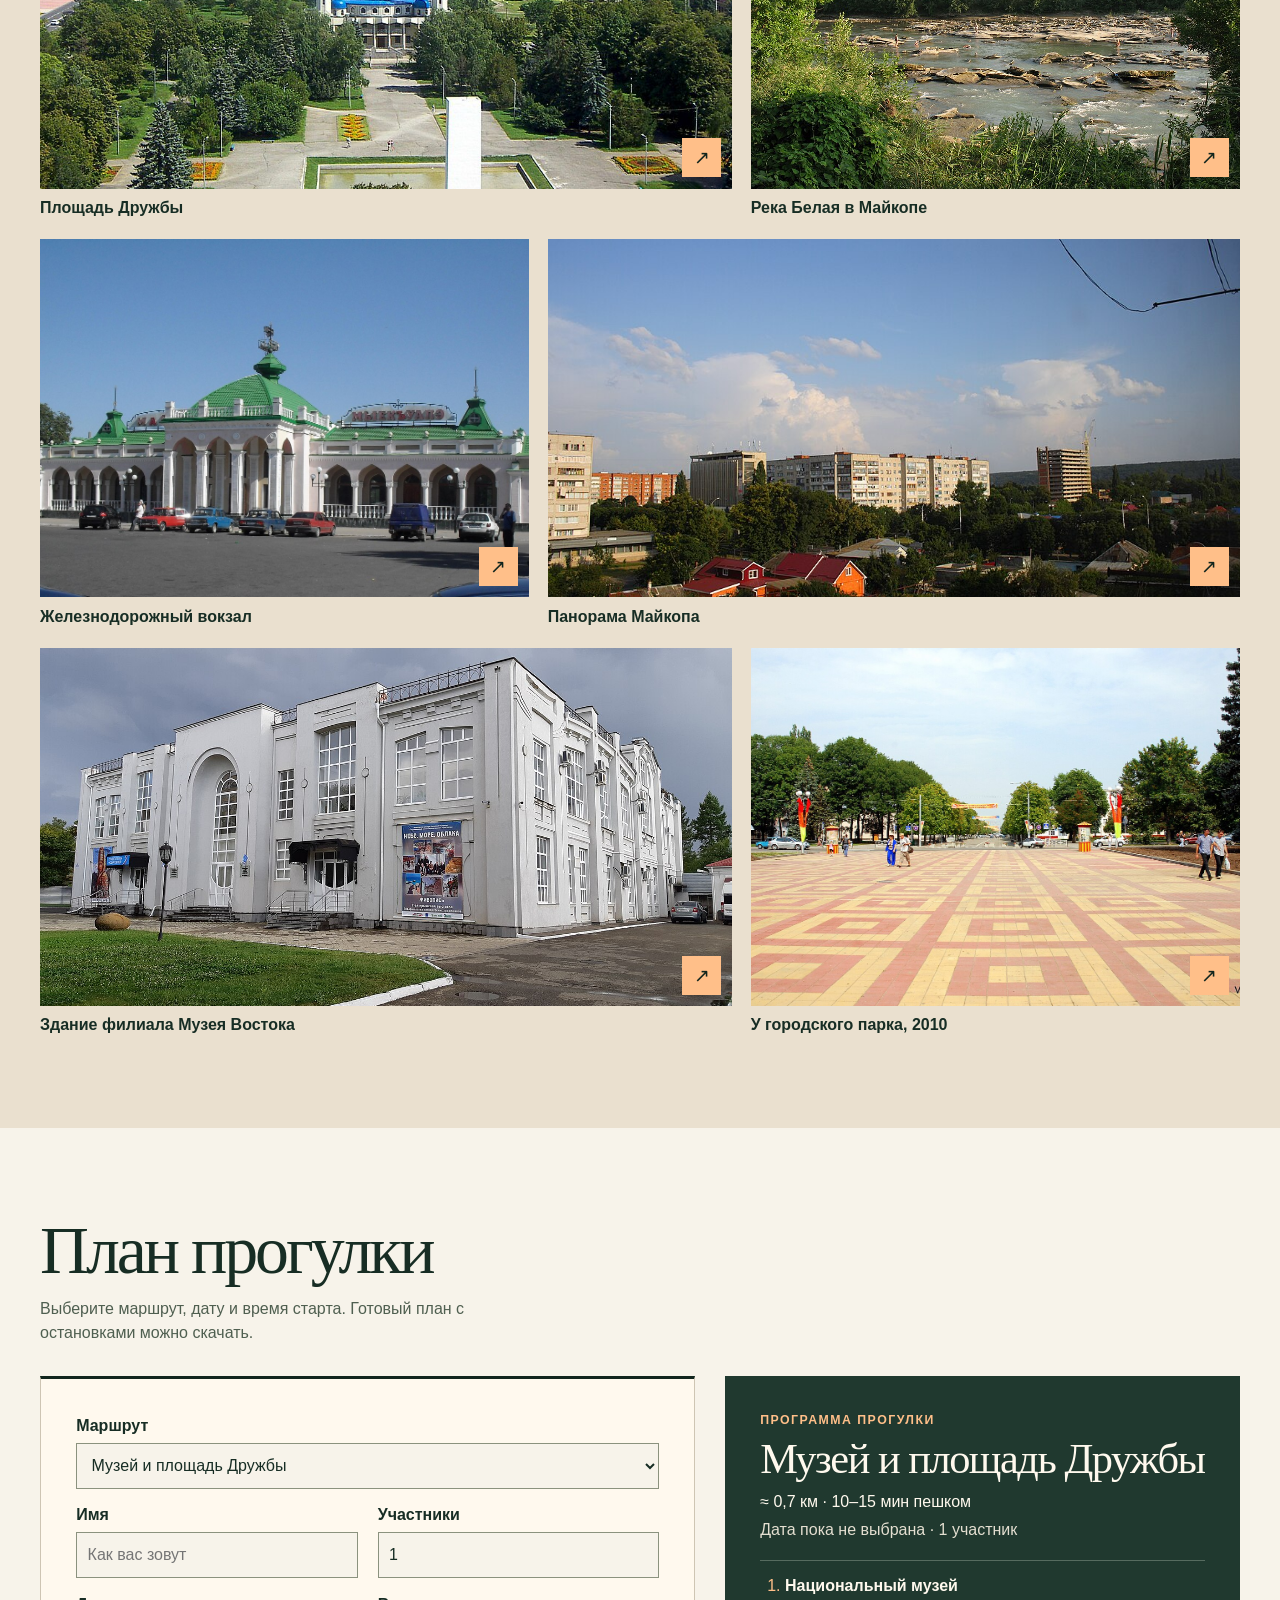
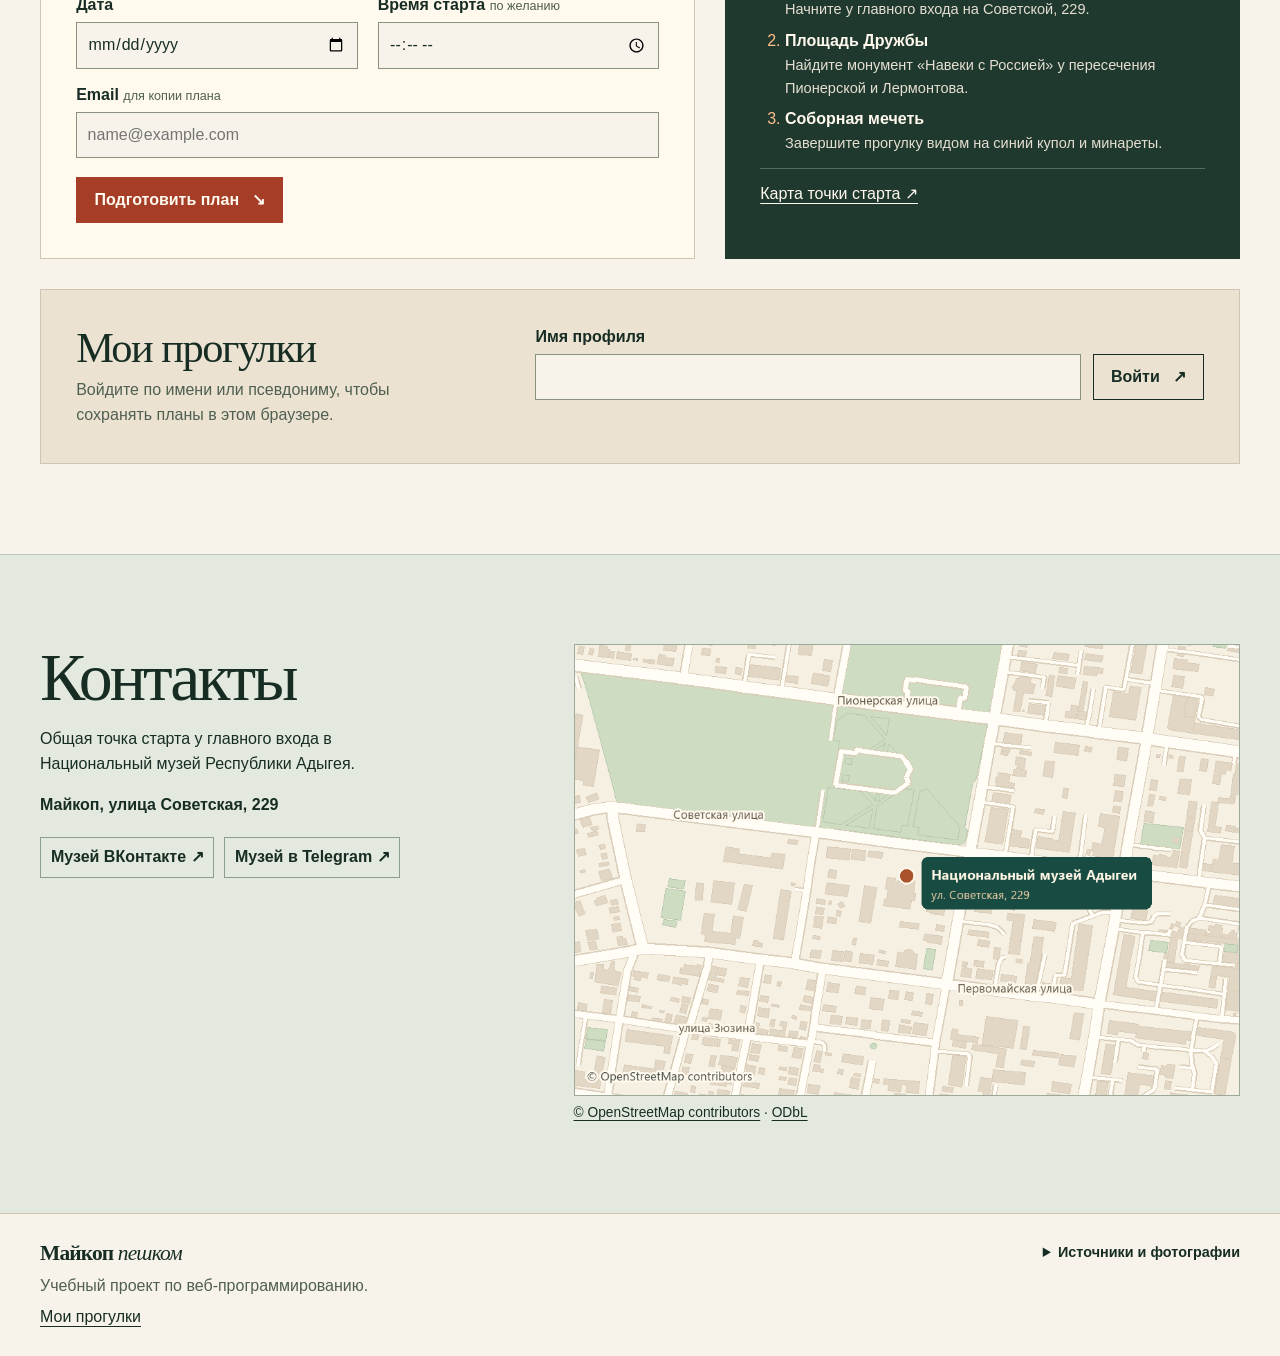
==== commit 541036af: "Add email copy field and delivery support" ====
--- a/index.html
+++ b/index.html
@@ -248,7 +248,7 @@
             <p>Выберите маршрут, дату и время старта. Готовый план с остановками можно скачать.</p>
         </div>
 
-        <form id="booking-form" data-reveal>
+        <form id="booking-form" method="post" rel="noopener" data-formsubmit="" data-reveal>
             <label class="full-width">Маршрут
                 <select name="route" required>
                     <option value="center" data-distance="0,7 км" data-duration="10–15 мин">Музей и площадь Дружбы</option>
@@ -260,12 +260,17 @@
             <label>Участники<input name="people" type="number" inputmode="numeric" min="1" max="20" value="1" required></label>
             <label>Дата<input name="date" type="date" required></label>
             <label><span>Время старта <small>по желанию</small></span><input name="time" type="time"></label>
+            <label class="full-width"><span>Email <small>для копии плана</small></span>
+                <input type="email" name="email" maxlength="254" autocomplete="email" placeholder="name@example.com">
+            </label>
             <div class="booking-actions full-width">
                 <button class="button button-primary" type="submit">Подготовить план <span aria-hidden="true">↘</span></button>
+                <button class="button booking-secondary" id="booking-send" type="submit" formtarget="_blank" aria-describedby="booking-email-note" hidden>Отправить на email <span aria-hidden="true">↗</span></button>
                 <div class="booking-result" id="booking-result" hidden>
                     <a id="booking-download" download="План прогулки по Майкопу.txt">Скачать план <span aria-hidden="true">↓</span></a>
                 </div>
             </div>
+            <p id="booking-email-note" class="full-width" hidden>Откроется проверка FormSubmit. Копию плана получат посетитель и владелец сайта.</p>
             <output id="booking-status" class="full-width" aria-live="polite"></output>
         </form>
 
--- a/planner.css
+++ b/planner.css
@@ -47,7 +47,7 @@
     min-height: 44px;
 }
 
-#booking-status, .booking-profile-status {
+#booking-status, #booking-email-note, .booking-profile-status {
     margin: 0;
     color: var(--muted);
     overflow-wrap: anywhere;
@@ -94,6 +94,12 @@
 }
 
 .booking-stops li::marker { color: var(--peach, #ffbf89); }
+
+.booking-stop-note {
+    display: block;
+    color: #e4dfd1;
+    font-size: .91rem;
+}
 .booking-preview a, .booking-stops li { overflow-wrap: anywhere; }
 .booking-preview a:focus-visible { outline-color: var(--peach, #ffbf89); }
 
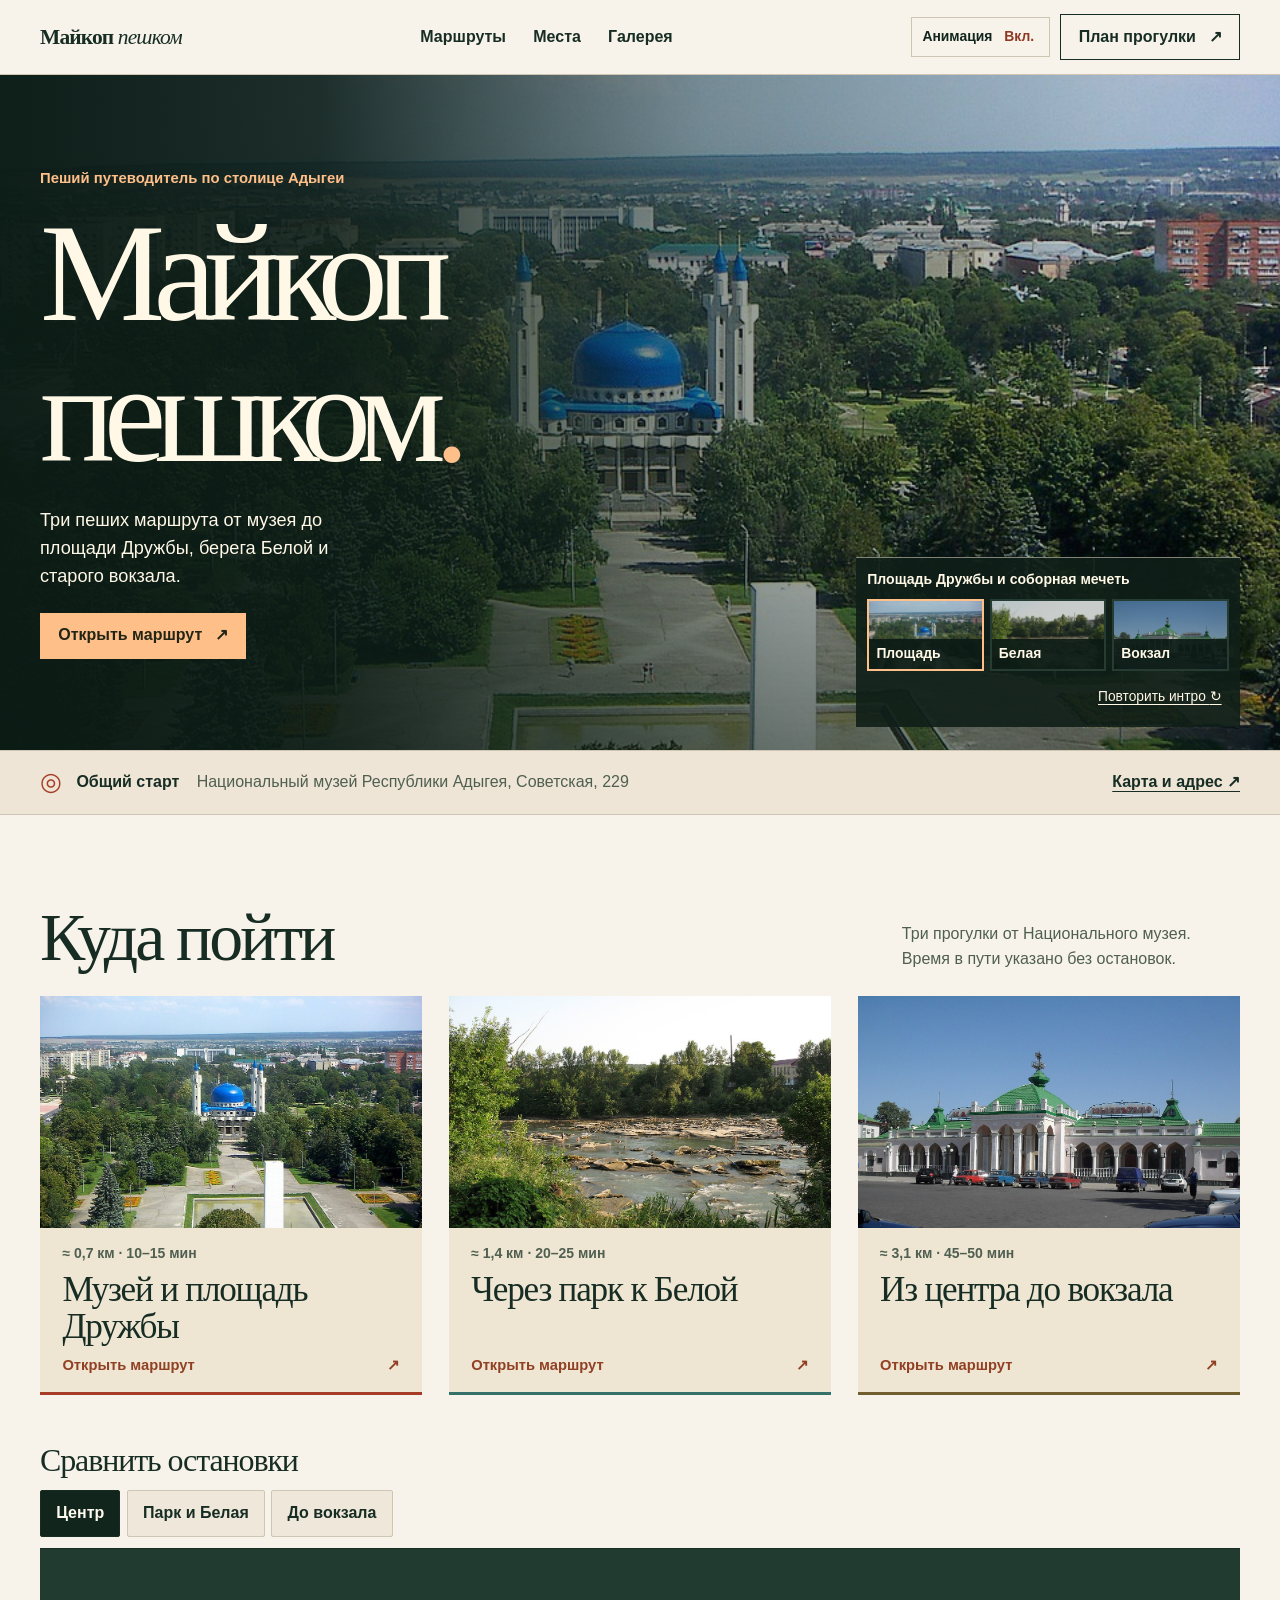
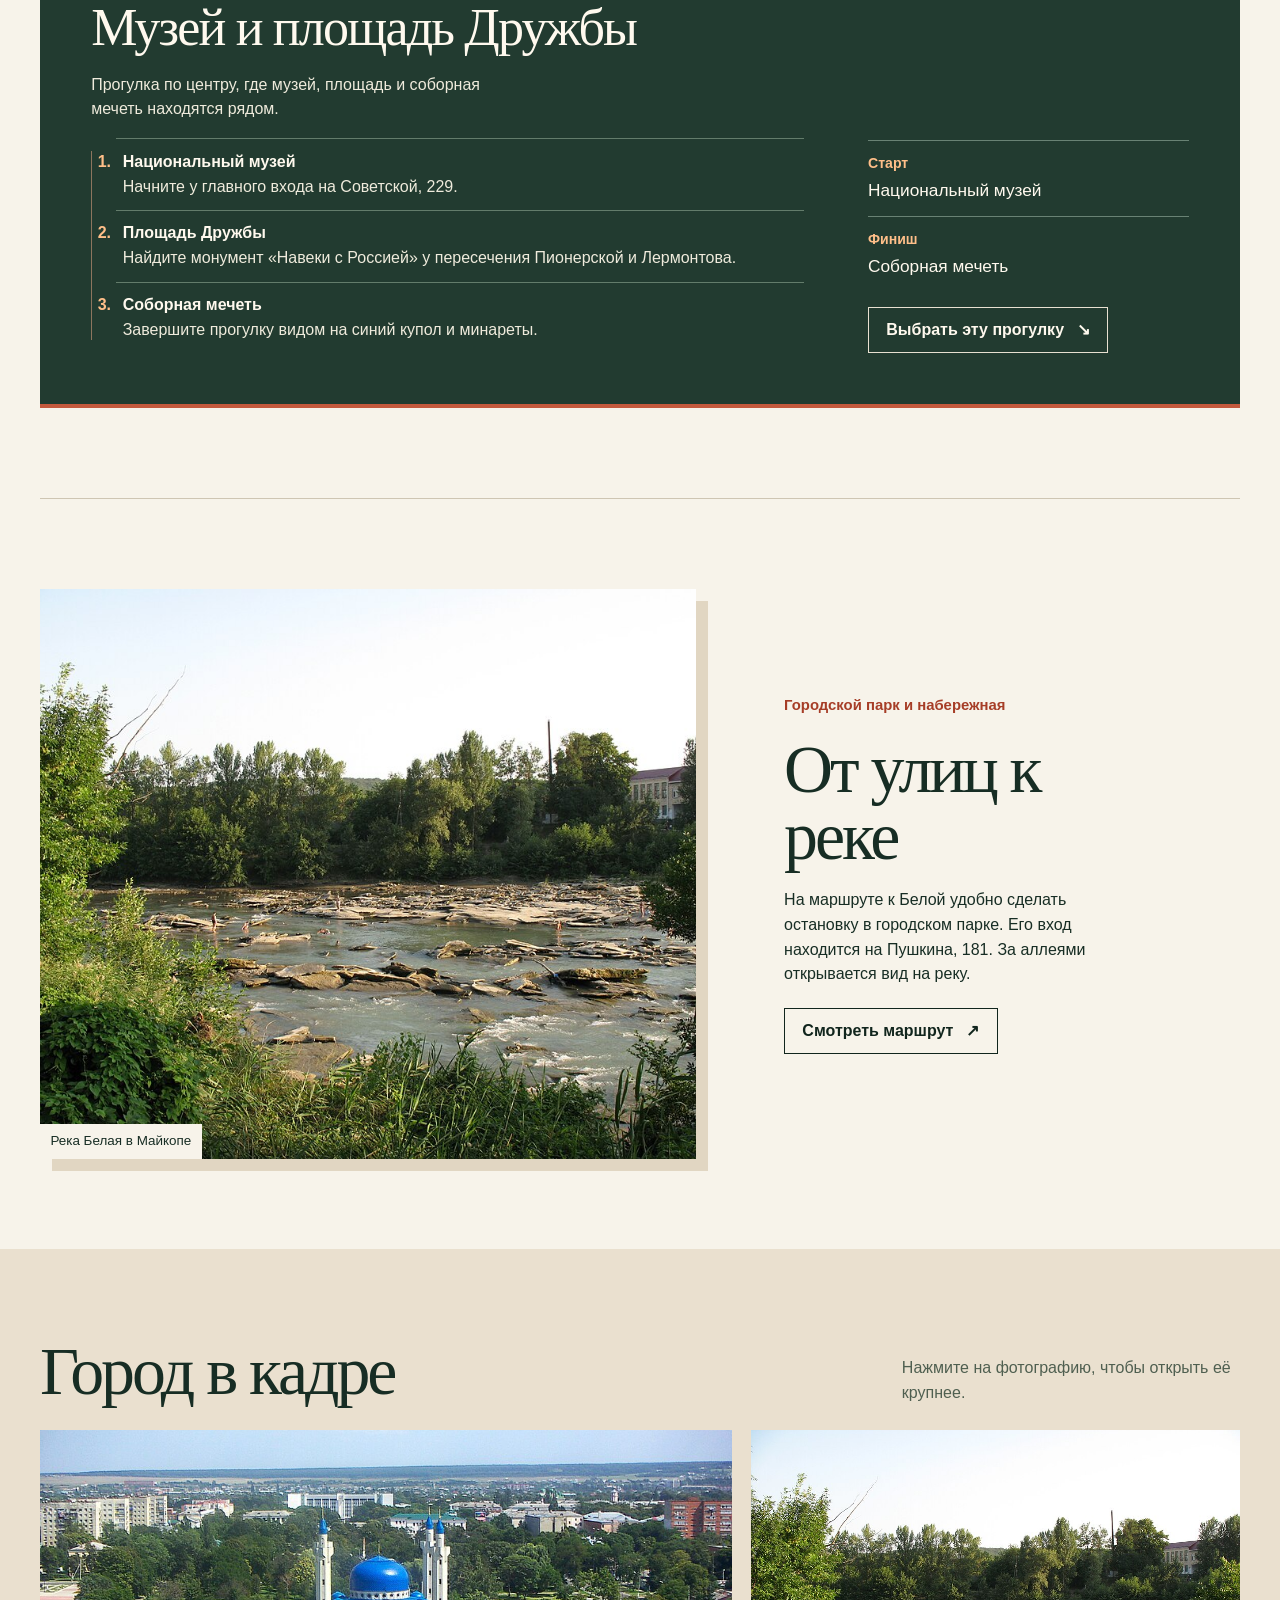
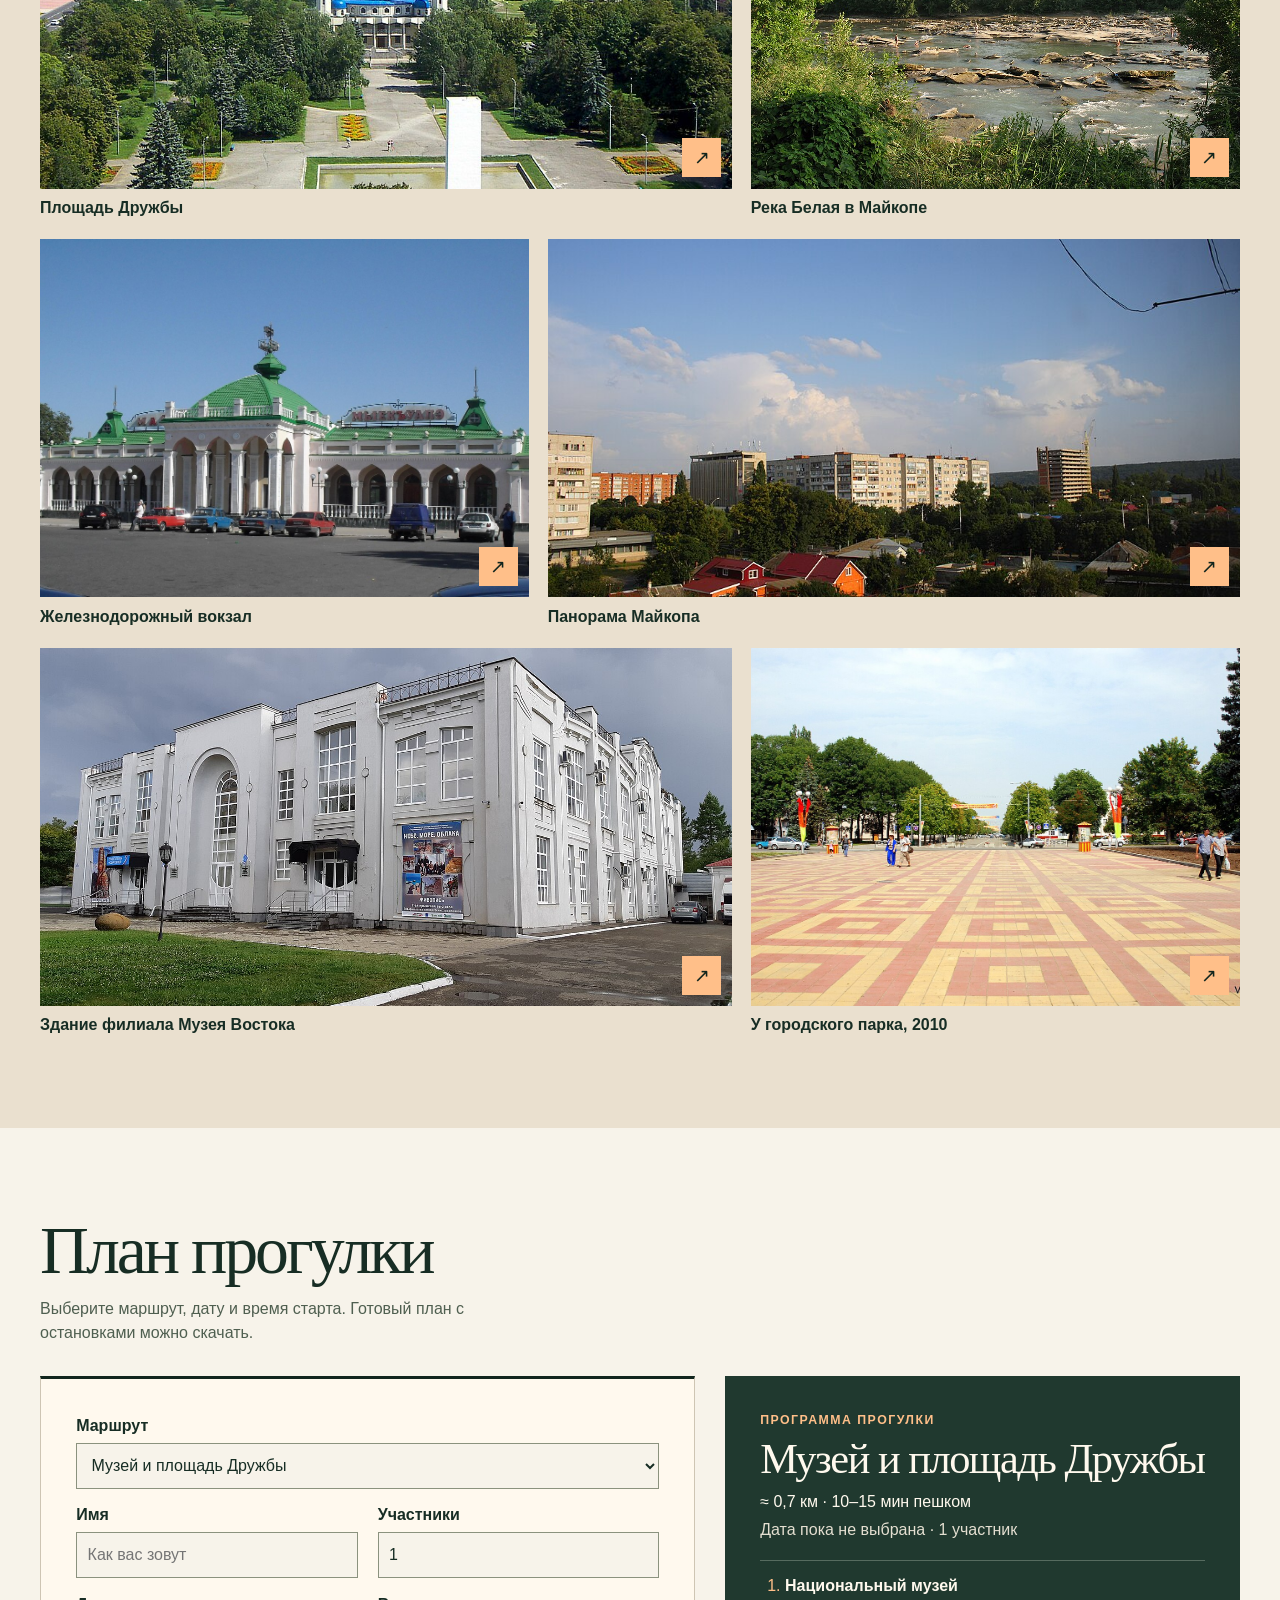
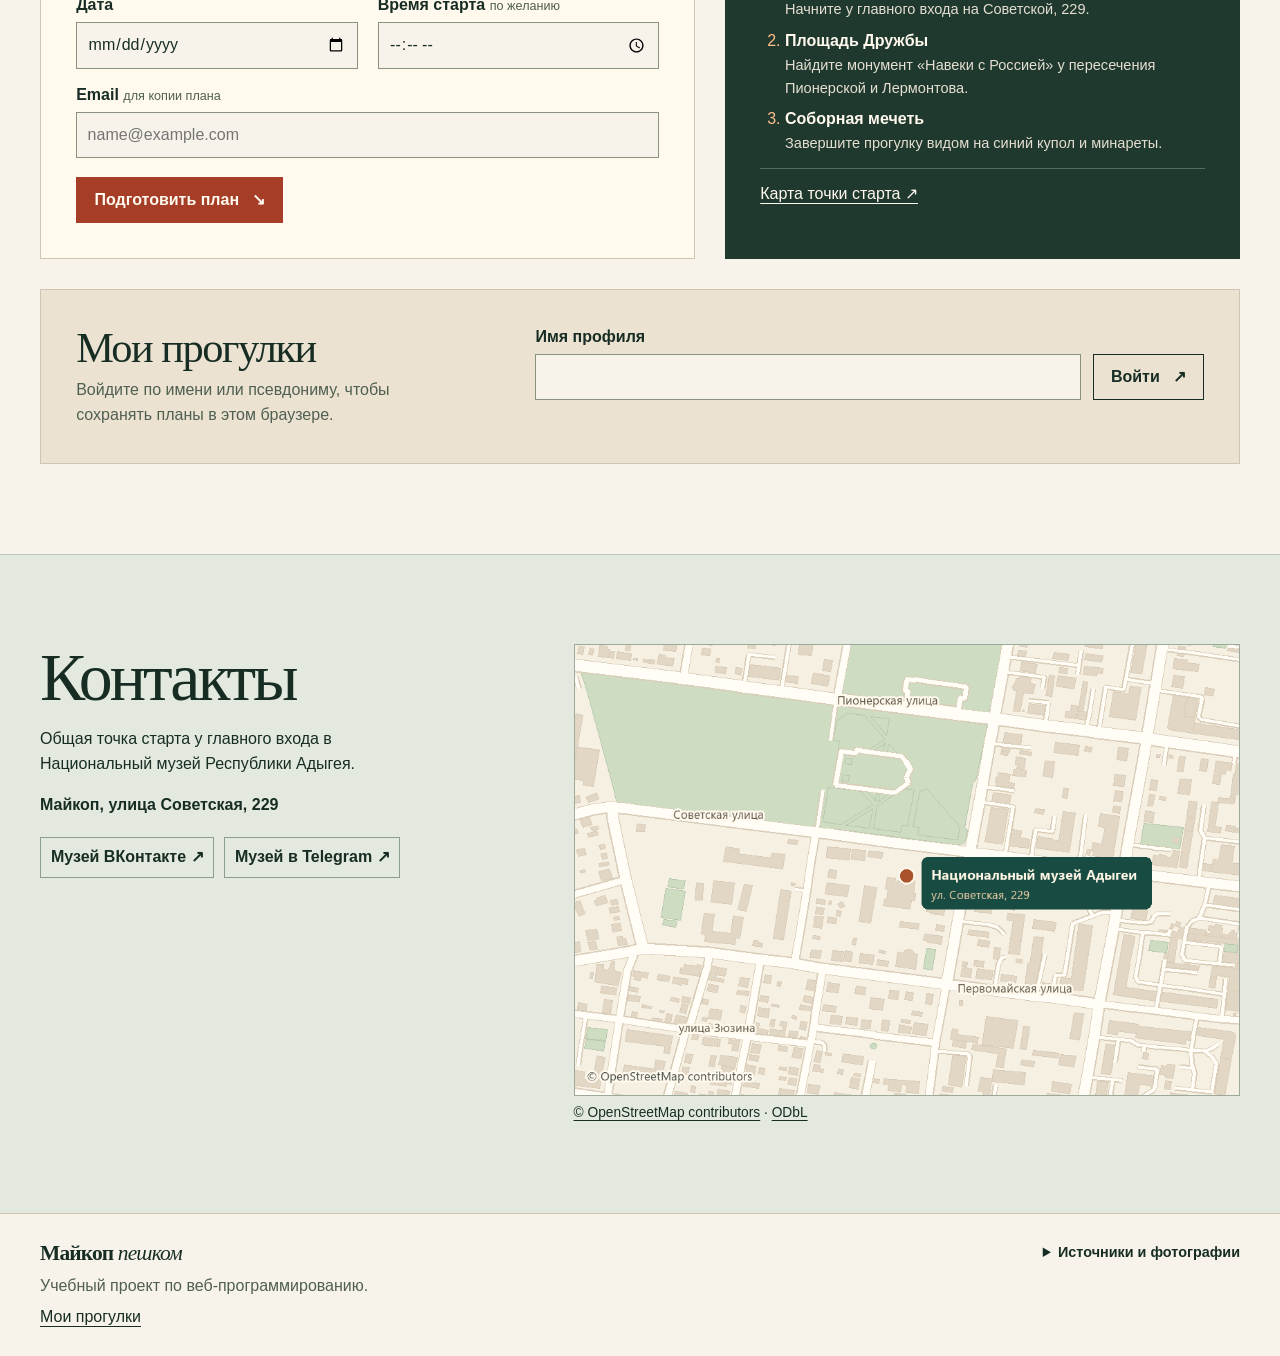
==== commit 7d94493a: "Connect the verified email form endpoint" ====
--- a/index.html
+++ b/index.html
@@ -248,7 +248,7 @@
             <p>Выберите маршрут, дату и время старта. Готовый план с остановками можно скачать.</p>
         </div>
 
-        <form id="booking-form" method="post" rel="noopener" data-formsubmit="" data-reveal>
+        <form id="booking-form" method="post" rel="noopener" data-formsubmit="c3016409a027871c0eaa88fd6080a812" data-reveal>
             <label class="full-width">Маршрут
                 <select name="route" required>
                     <option value="center" data-distance="0,7 км" data-duration="10–15 мин">Музей и площадь Дружбы</option>
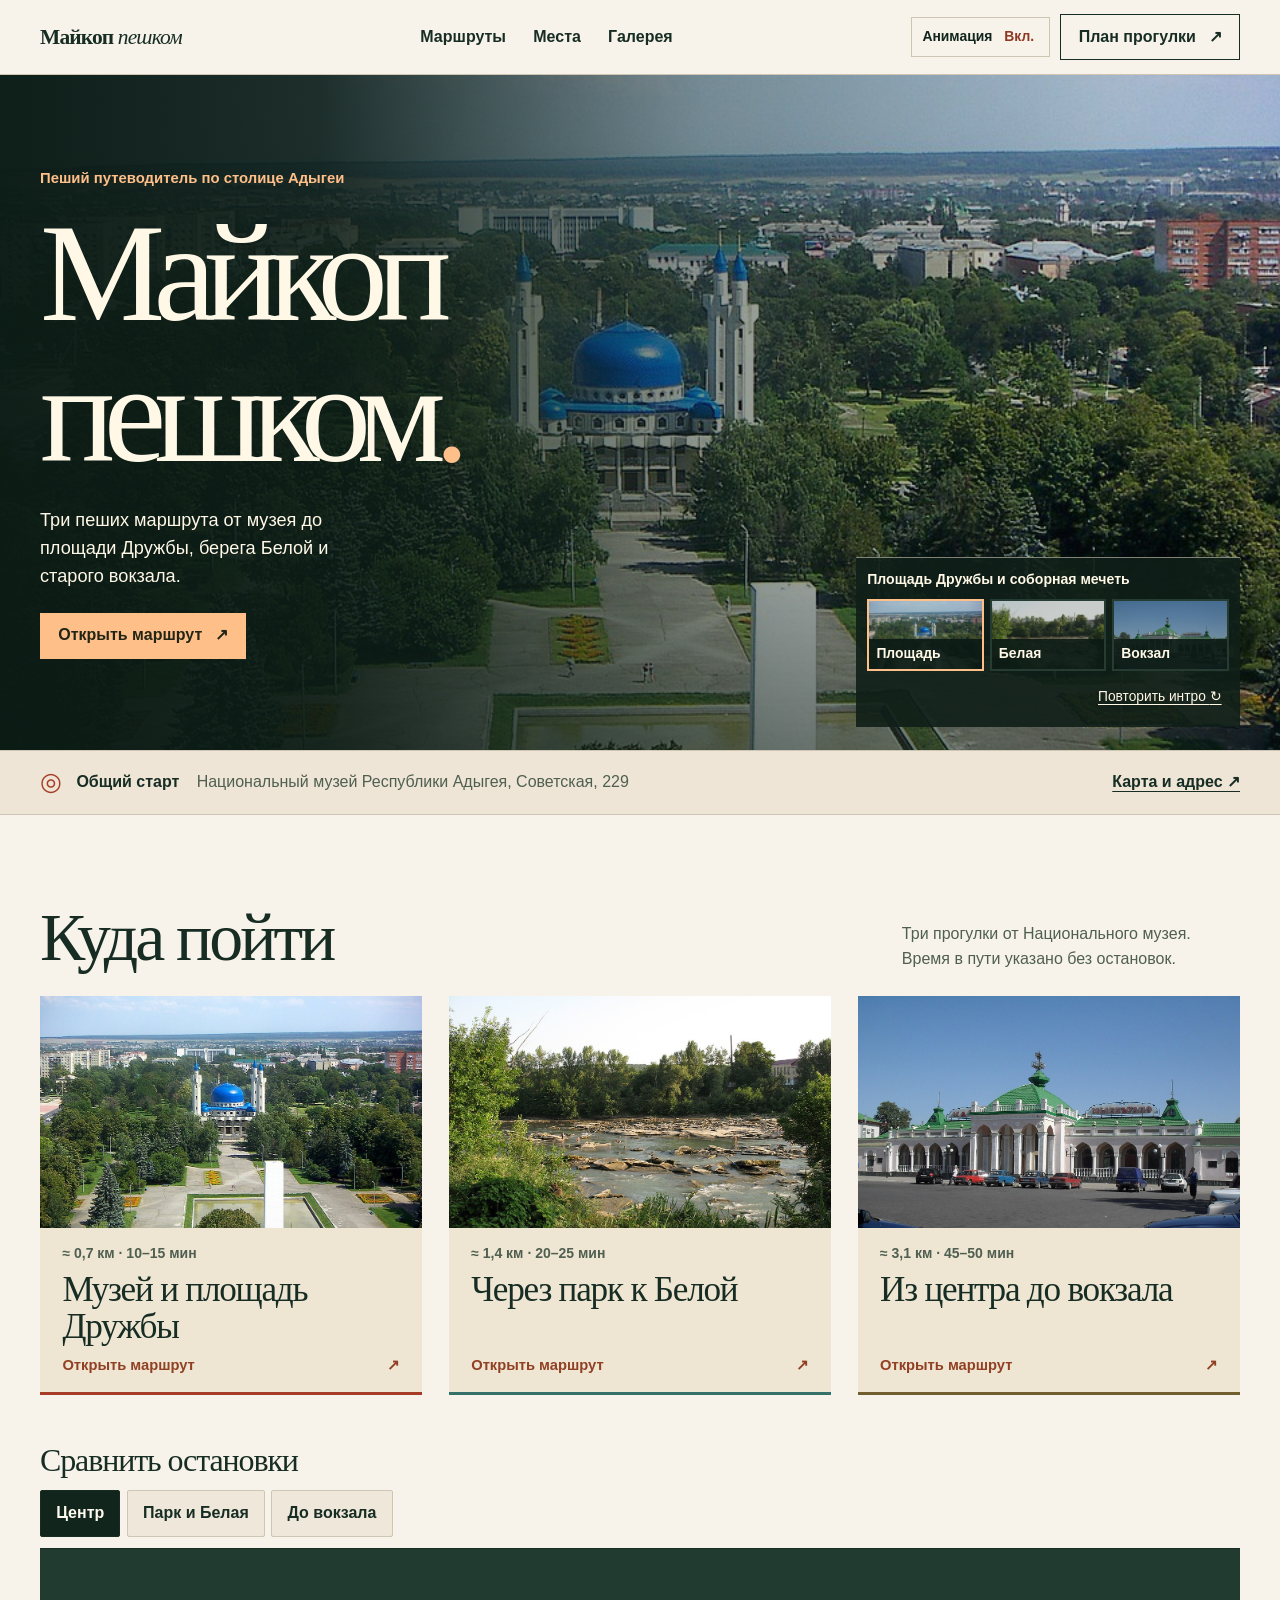
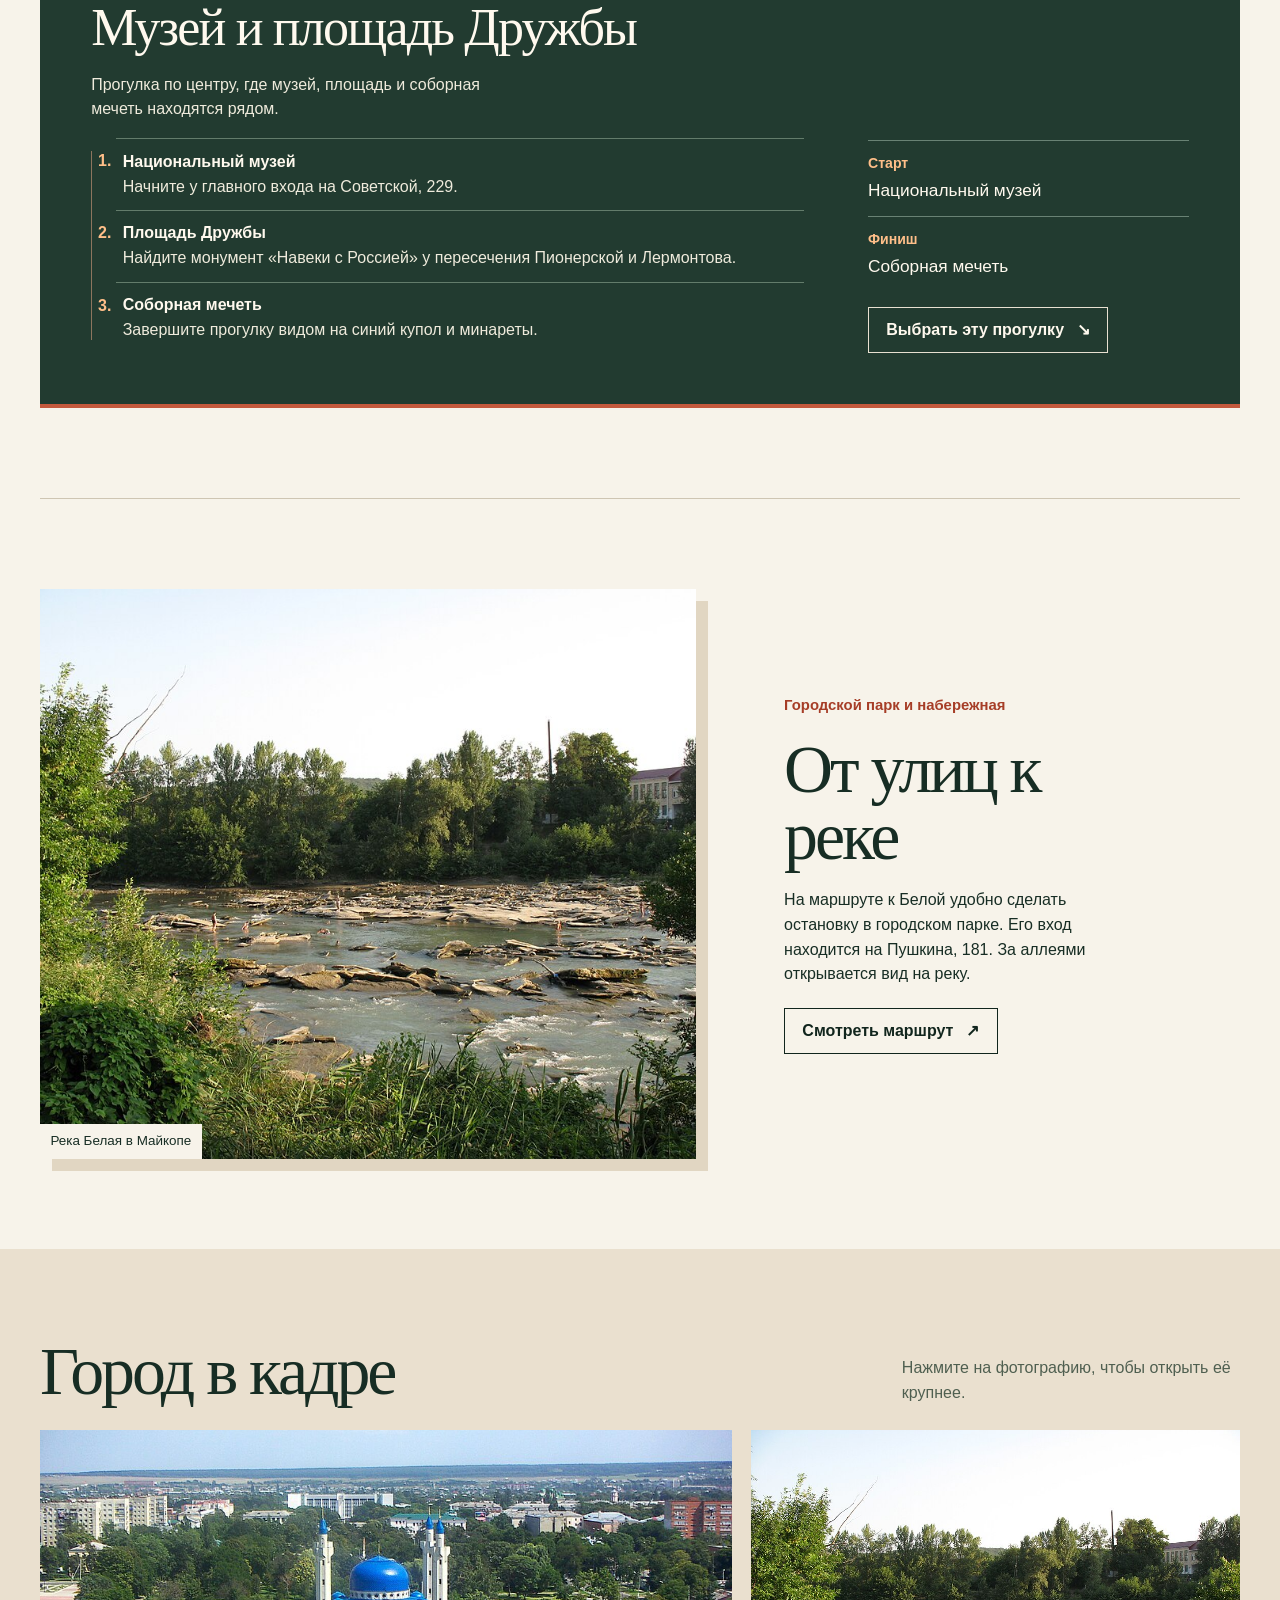
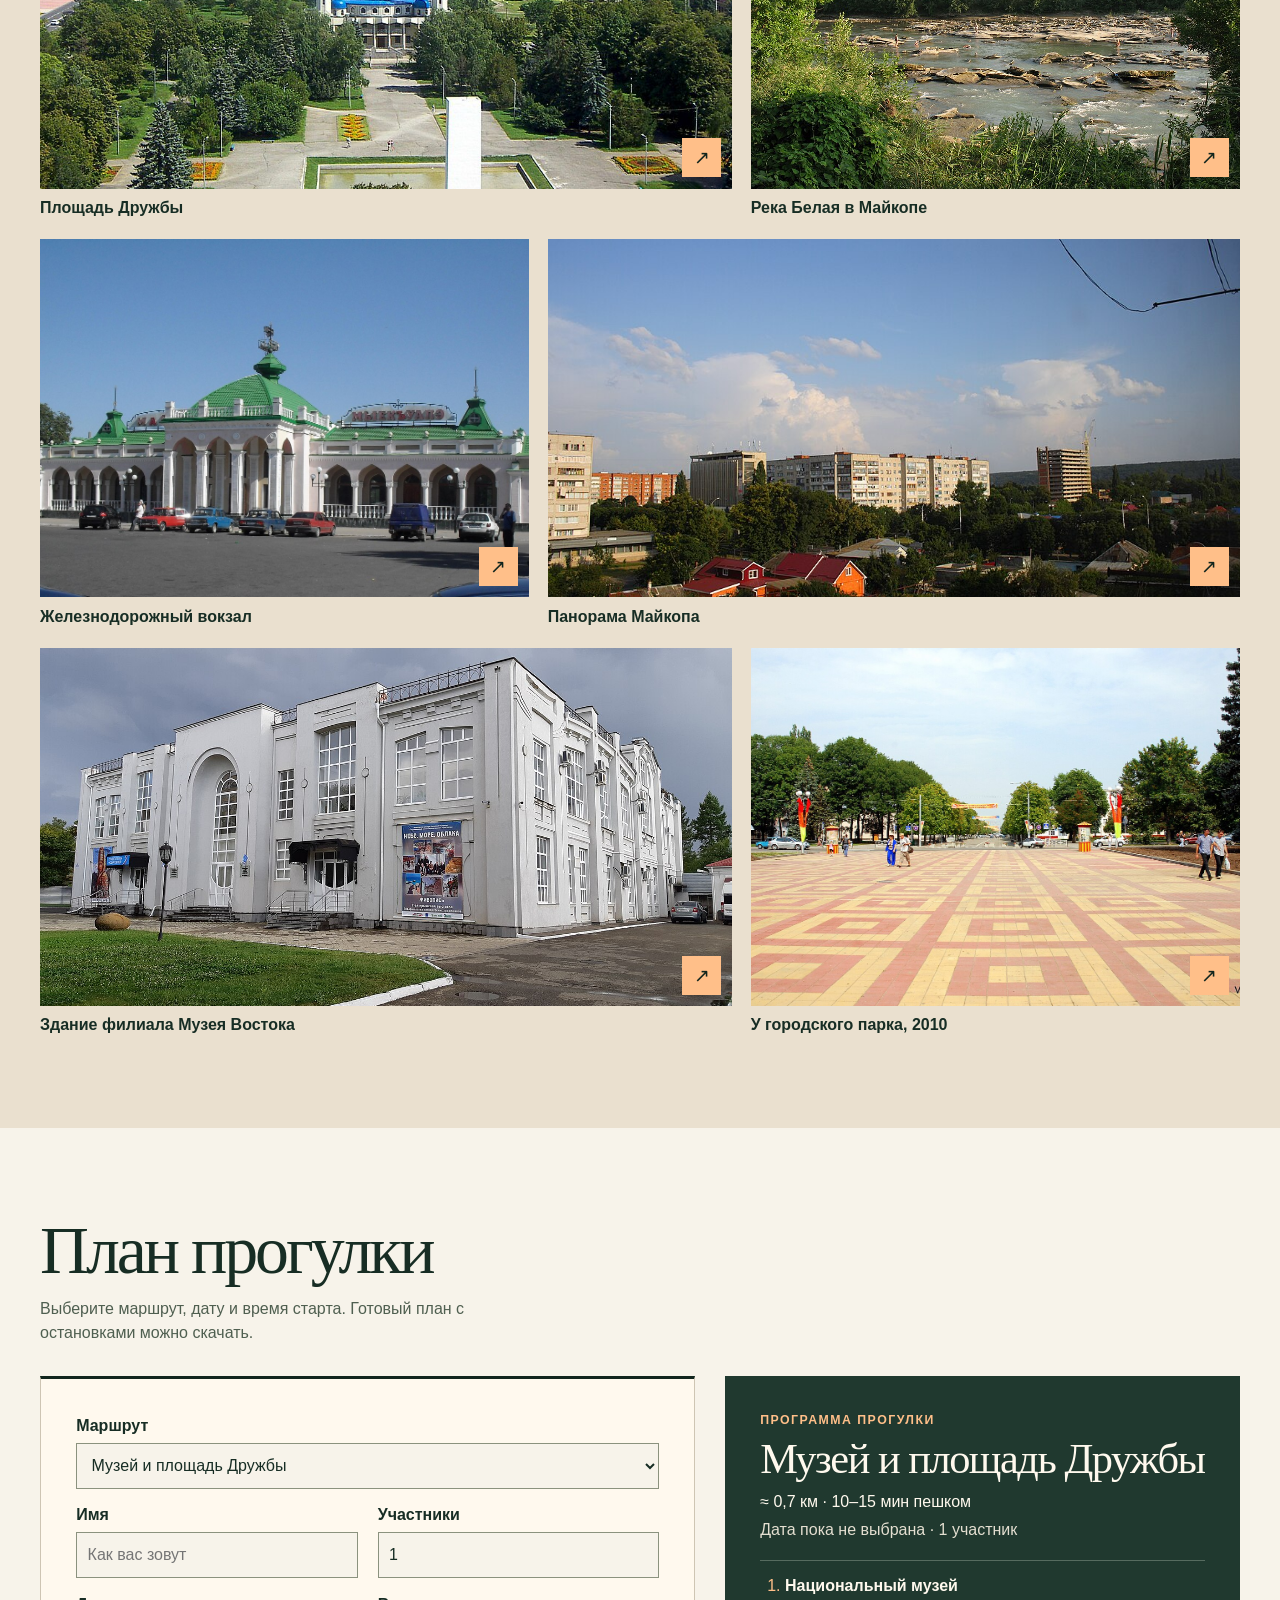
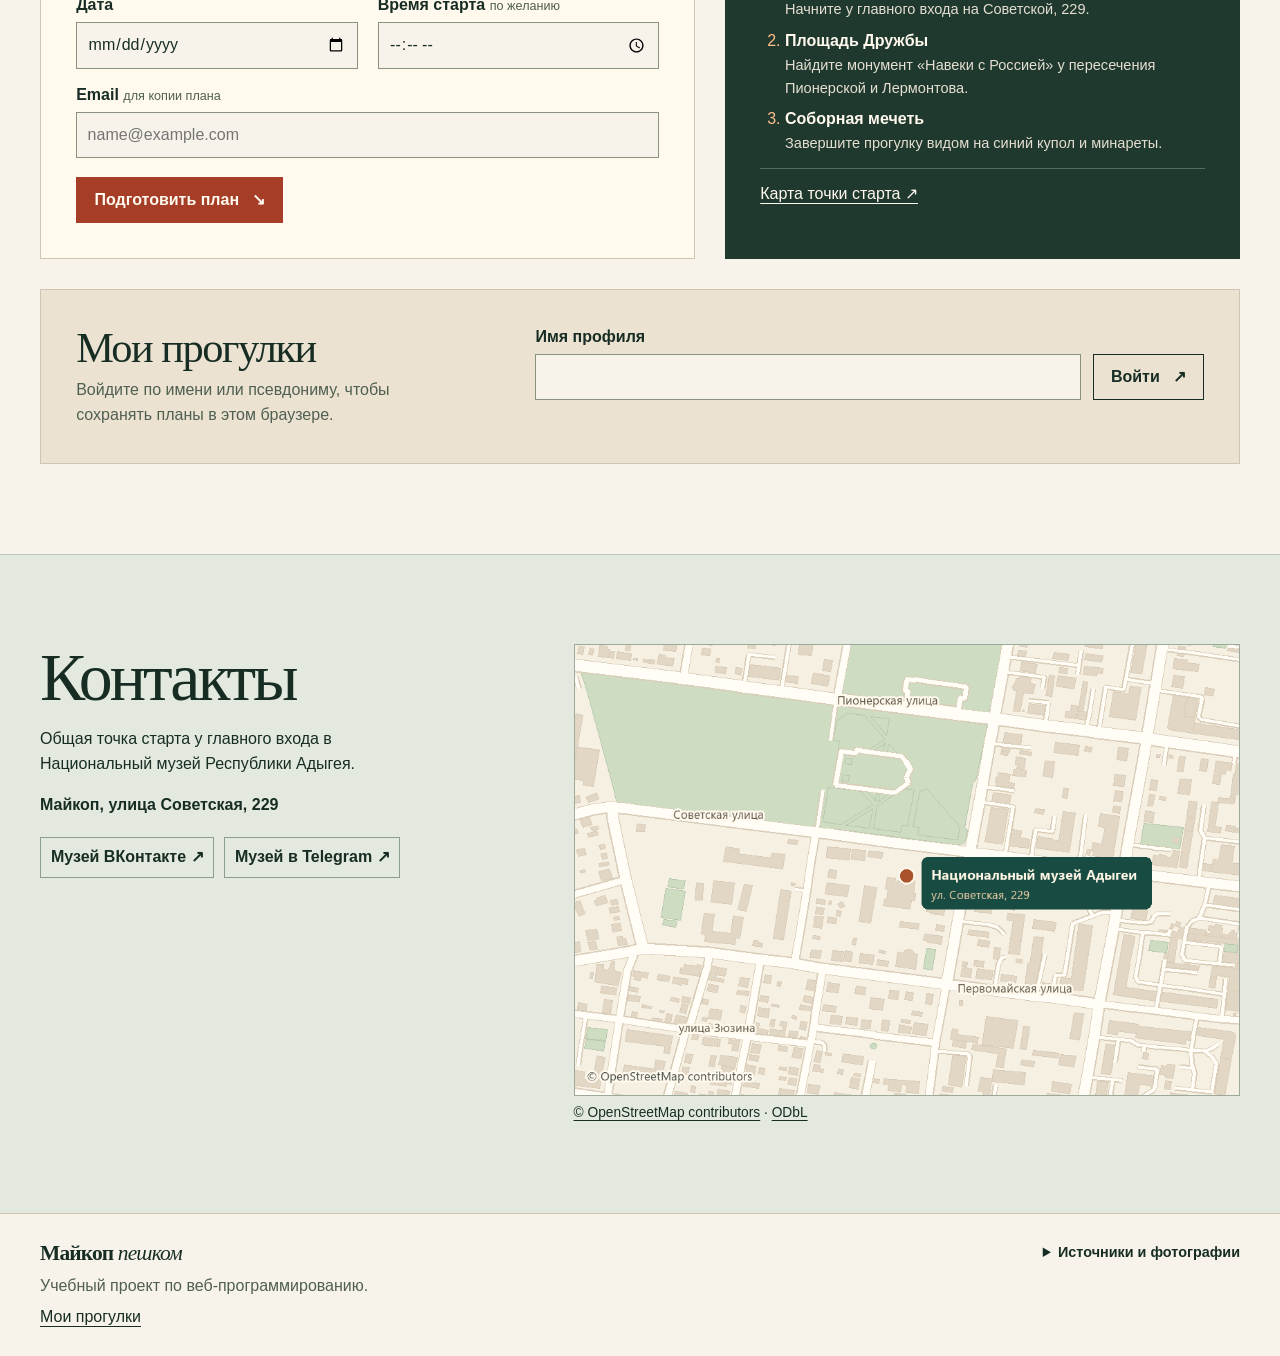
==== commit 4b59a944: "Return email submissions to the walk planner" ====
--- a/index.html
+++ b/index.html
@@ -246,6 +246,7 @@
         <div class="booking-intro" data-reveal>
             <h2 id="booking-heading">План прогулки</h2>
             <p>Выберите маршрут, дату и время старта. Готовый план с остановками можно скачать.</p>
+            <p id="booking-email-confirmation" hidden>FormSubmit принял заявку. Проверьте почту, чтобы получить план прогулки.</p>
         </div>
 
         <form id="booking-form" method="post" rel="noopener" data-formsubmit="c3016409a027871c0eaa88fd6080a812" data-reveal>
--- a/planner.css
+++ b/planner.css
@@ -10,6 +10,13 @@
     max-width: 48ch;
     margin: .75rem 0 0;
     color: var(--muted);
+}
+
+#booking-email-confirmation {
+    padding: .6rem .8rem;
+    border-inline-start: 3px solid var(--green);
+    background: var(--cream);
+    color: var(--dark);
 }
 
 #booking-form {
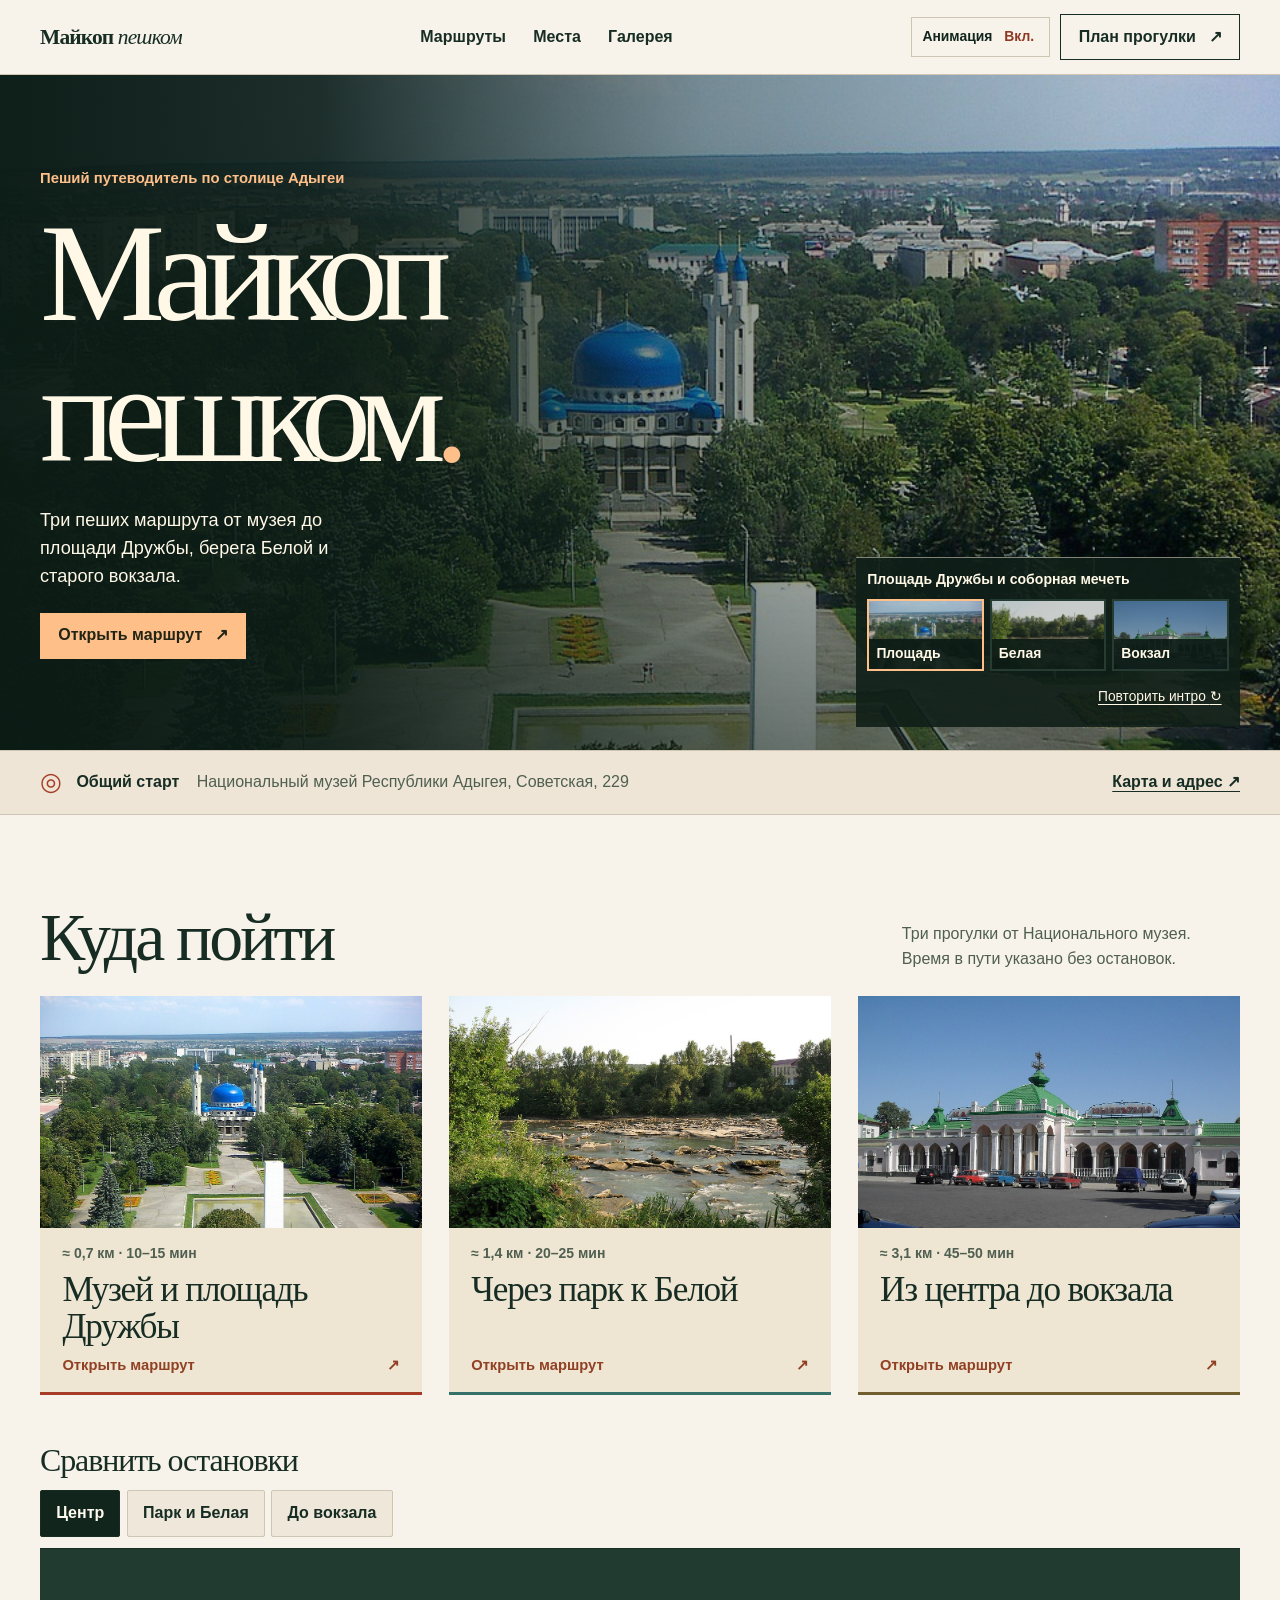
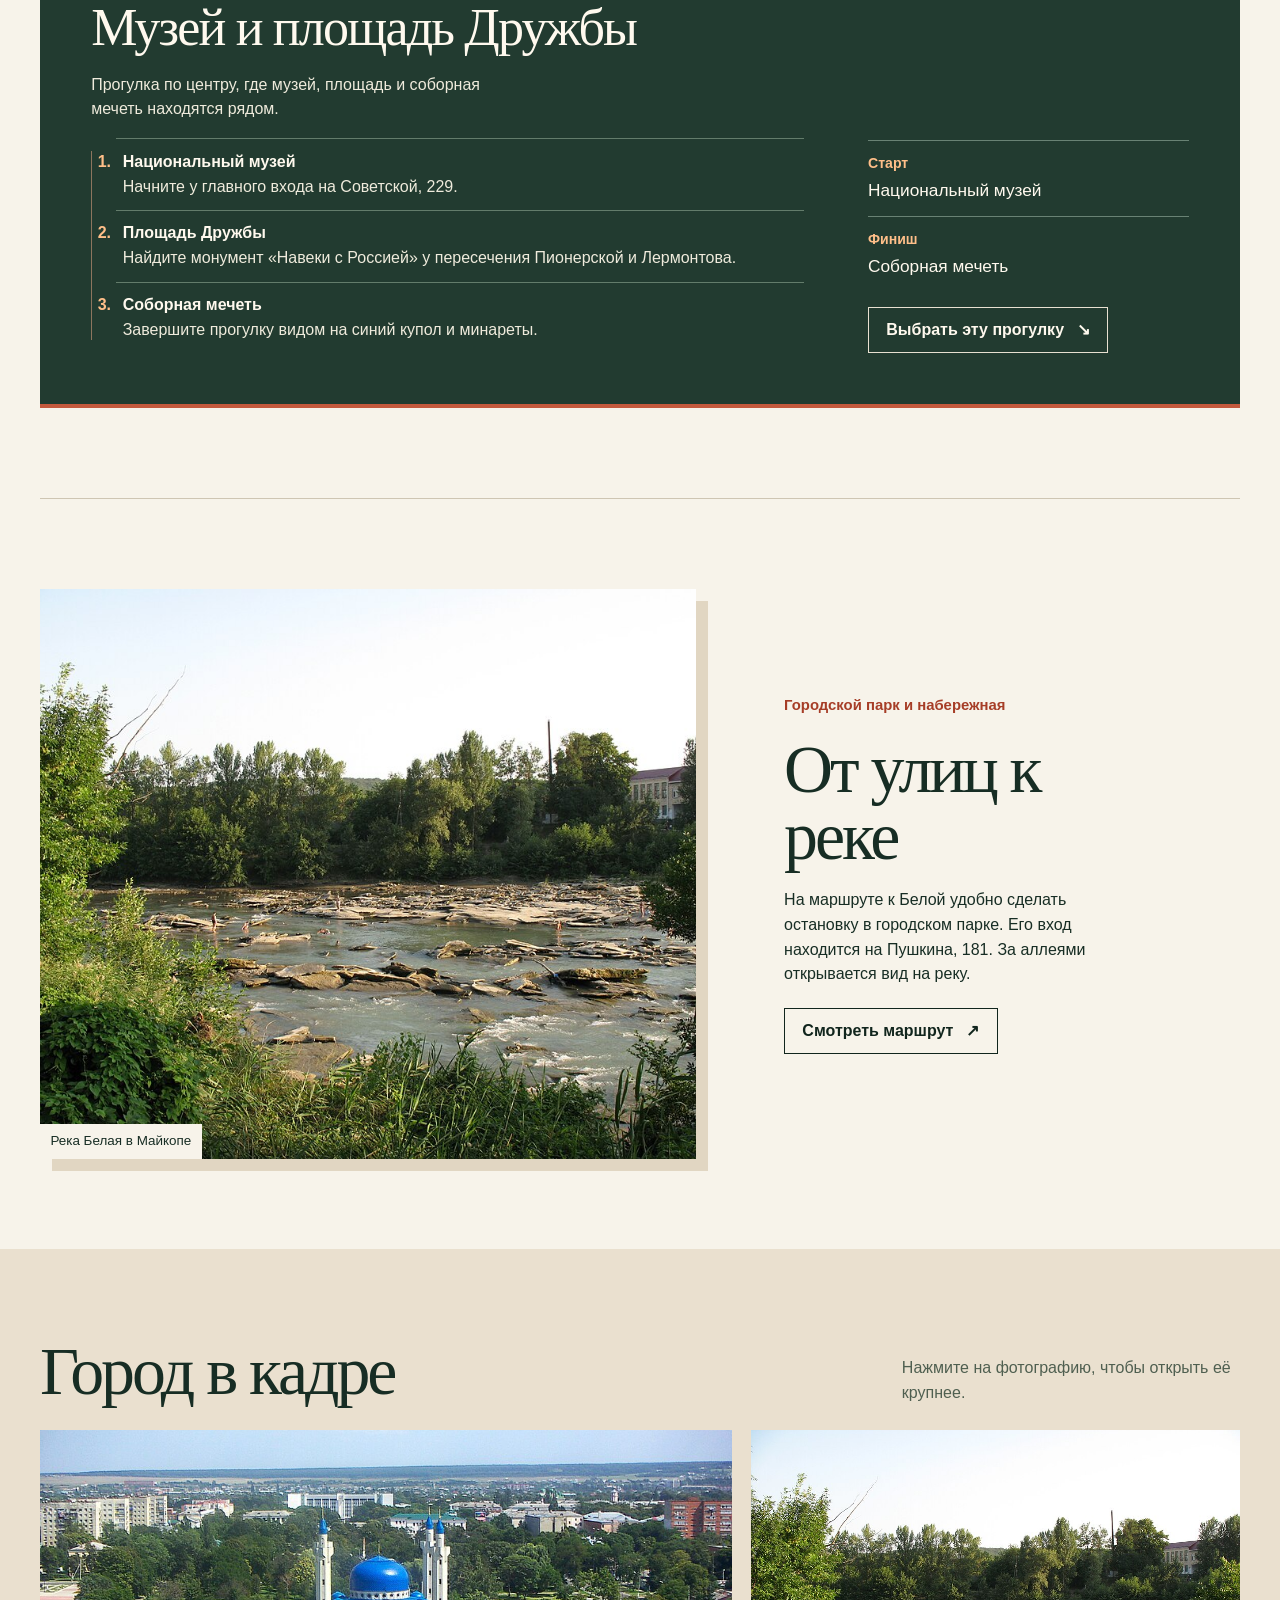
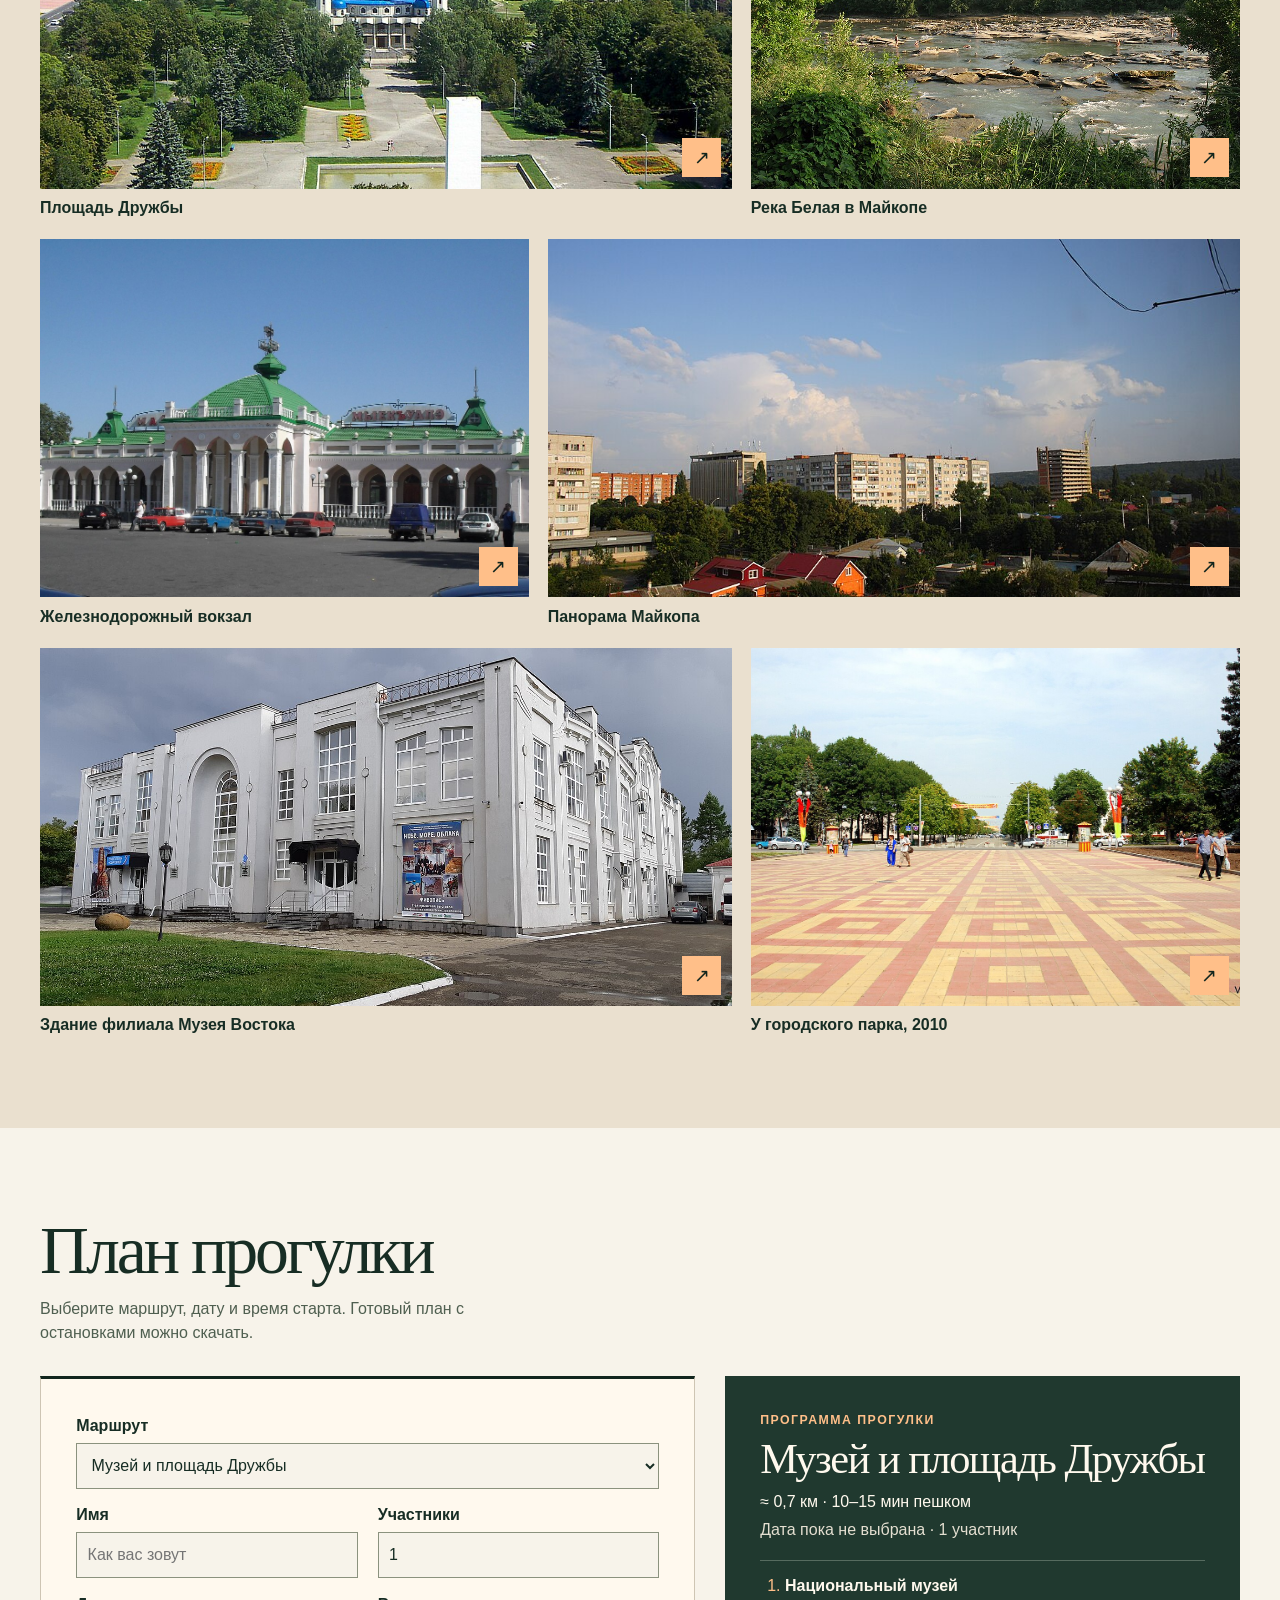
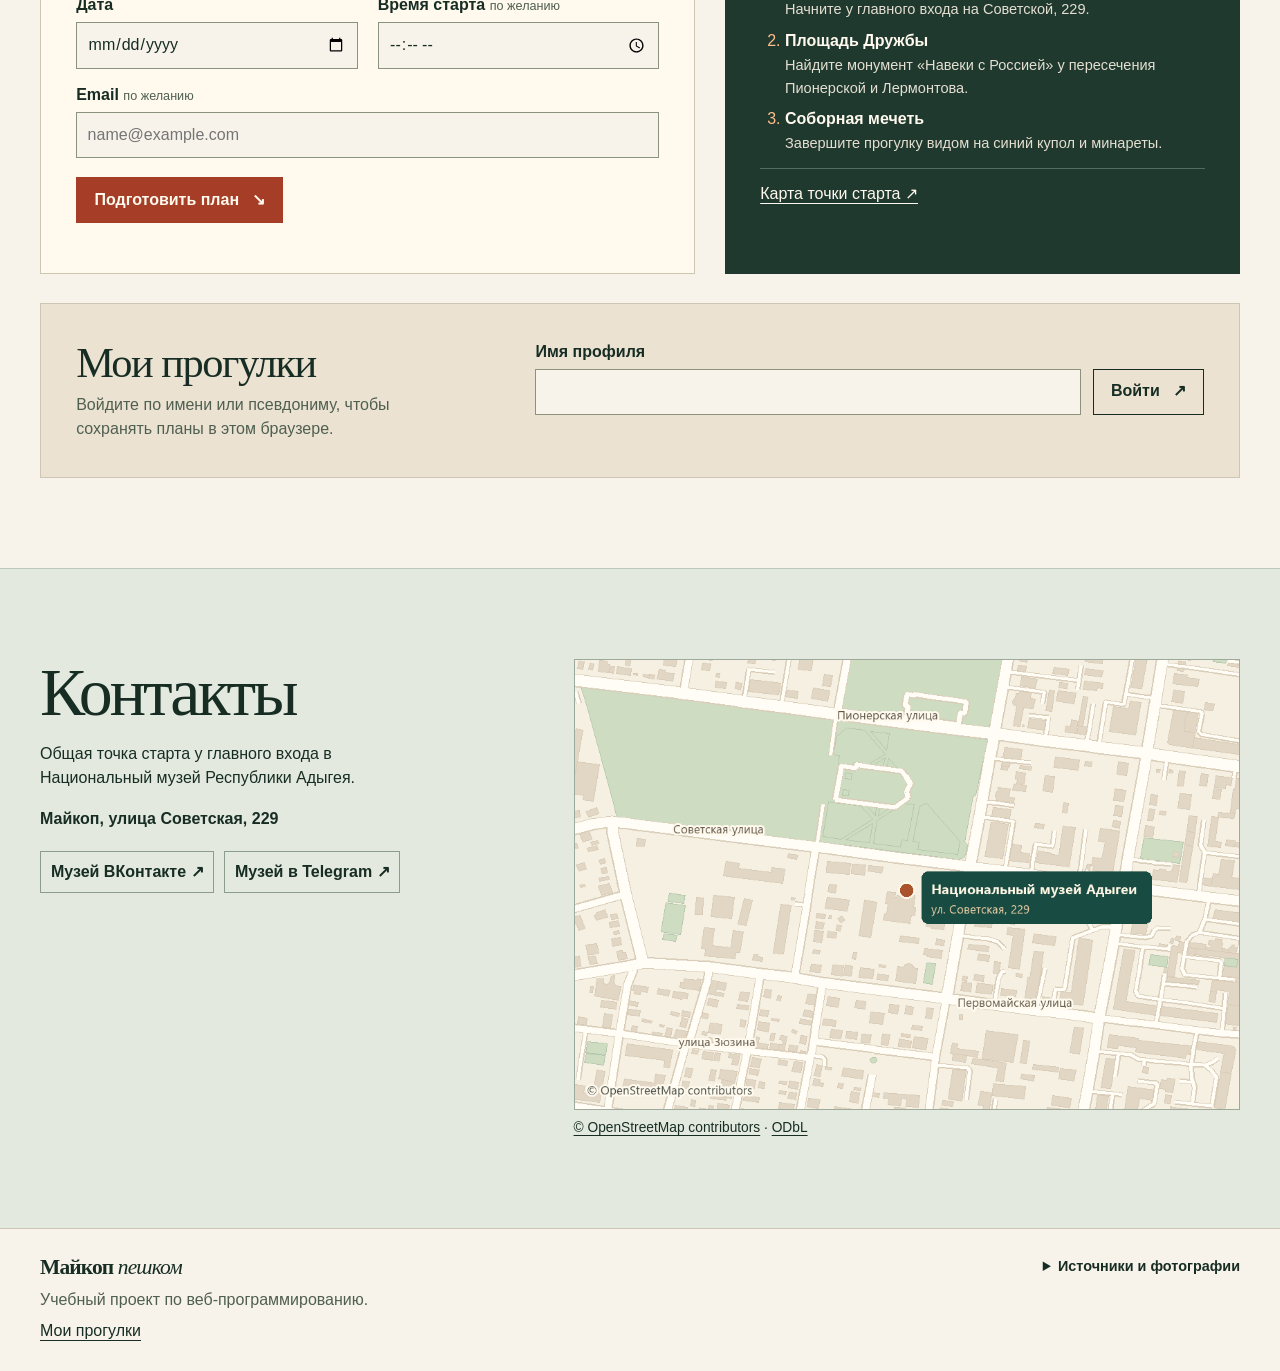
==== commit 6c6a3c20: "Send walk plan emails from the planner action" ====
--- a/index.html
+++ b/index.html
@@ -246,10 +246,9 @@
         <div class="booking-intro" data-reveal>
             <h2 id="booking-heading">План прогулки</h2>
             <p>Выберите маршрут, дату и время старта. Готовый план с остановками можно скачать.</p>
-            <p id="booking-email-confirmation" hidden>FormSubmit принял заявку. Проверьте почту, чтобы получить план прогулки.</p>
-        </div>
-
-        <form id="booking-form" method="post" rel="noopener" data-formsubmit="c3016409a027871c0eaa88fd6080a812" data-reveal>
+        </div>
+
+        <form id="booking-form" method="post" data-formsubmit="c3016409a027871c0eaa88fd6080a812" data-reveal>
             <label class="full-width">Маршрут
                 <select name="route" required>
                     <option value="center" data-distance="0,7 км" data-duration="10–15 мин">Музей и площадь Дружбы</option>
@@ -261,18 +260,18 @@
             <label>Участники<input name="people" type="number" inputmode="numeric" min="1" max="20" value="1" required></label>
             <label>Дата<input name="date" type="date" required></label>
             <label><span>Время старта <small>по желанию</small></span><input name="time" type="time"></label>
-            <label class="full-width"><span>Email <small>для копии плана</small></span>
+            <label class="full-width"><span>Email <small>по желанию</small></span>
                 <input type="email" name="email" maxlength="254" autocomplete="email" placeholder="name@example.com">
             </label>
+            <p id="booking-email-note" class="full-width" hidden>При подготовке плана копия отправится на этот email и владельцу сайта.</p>
             <div class="booking-actions full-width">
-                <button class="button button-primary" type="submit">Подготовить план <span aria-hidden="true">↘</span></button>
-                <button class="button booking-secondary" id="booking-send" type="submit" formtarget="_blank" aria-describedby="booking-email-note" hidden>Отправить на email <span aria-hidden="true">↗</span></button>
+                <button class="button button-primary" id="booking-prepare" type="submit">Подготовить план <span aria-hidden="true">↘</span></button>
                 <div class="booking-result" id="booking-result" hidden>
                     <a id="booking-download" download="План прогулки по Майкопу.txt">Скачать план <span aria-hidden="true">↓</span></a>
                 </div>
             </div>
-            <p id="booking-email-note" class="full-width" hidden>Откроется проверка FormSubmit. Копию плана получат посетитель и владелец сайта.</p>
             <output id="booking-status" class="full-width" aria-live="polite"></output>
+            <p id="booking-email-status" class="full-width" role="status"></p>
         </form>
 
         <aside class="booking-preview" aria-labelledby="booking-route-title" data-reveal>
--- a/planner.css
+++ b/planner.css
@@ -12,13 +12,6 @@
     color: var(--muted);
 }
 
-#booking-email-confirmation {
-    padding: .6rem .8rem;
-    border-inline-start: 3px solid var(--green);
-    background: var(--cream);
-    color: var(--dark);
-}
-
 #booking-form {
     align-content: start;
     padding: clamp(1rem, 3.3vw, 2.2rem);
@@ -30,6 +23,17 @@
     background: var(--paper);
 }
 
+#booking-email-note { font-size: .88rem; }
+#booking-prepare:disabled { cursor: wait; opacity: .7; }
+
+.booking-email-frame {
+    width: 100%;
+    height: 24rem;
+    border: 1px solid var(--line);
+    background: var(--paper);
+}
+
+
 #booking-form label small {
     color: var(--muted);
     font-size: .79rem;
@@ -54,7 +58,7 @@
     min-height: 44px;
 }
 
-#booking-status, #booking-email-note, .booking-profile-status {
+#booking-status, #booking-email-note, #booking-email-status, .booking-profile-status {
     margin: 0;
     color: var(--muted);
     overflow-wrap: anywhere;
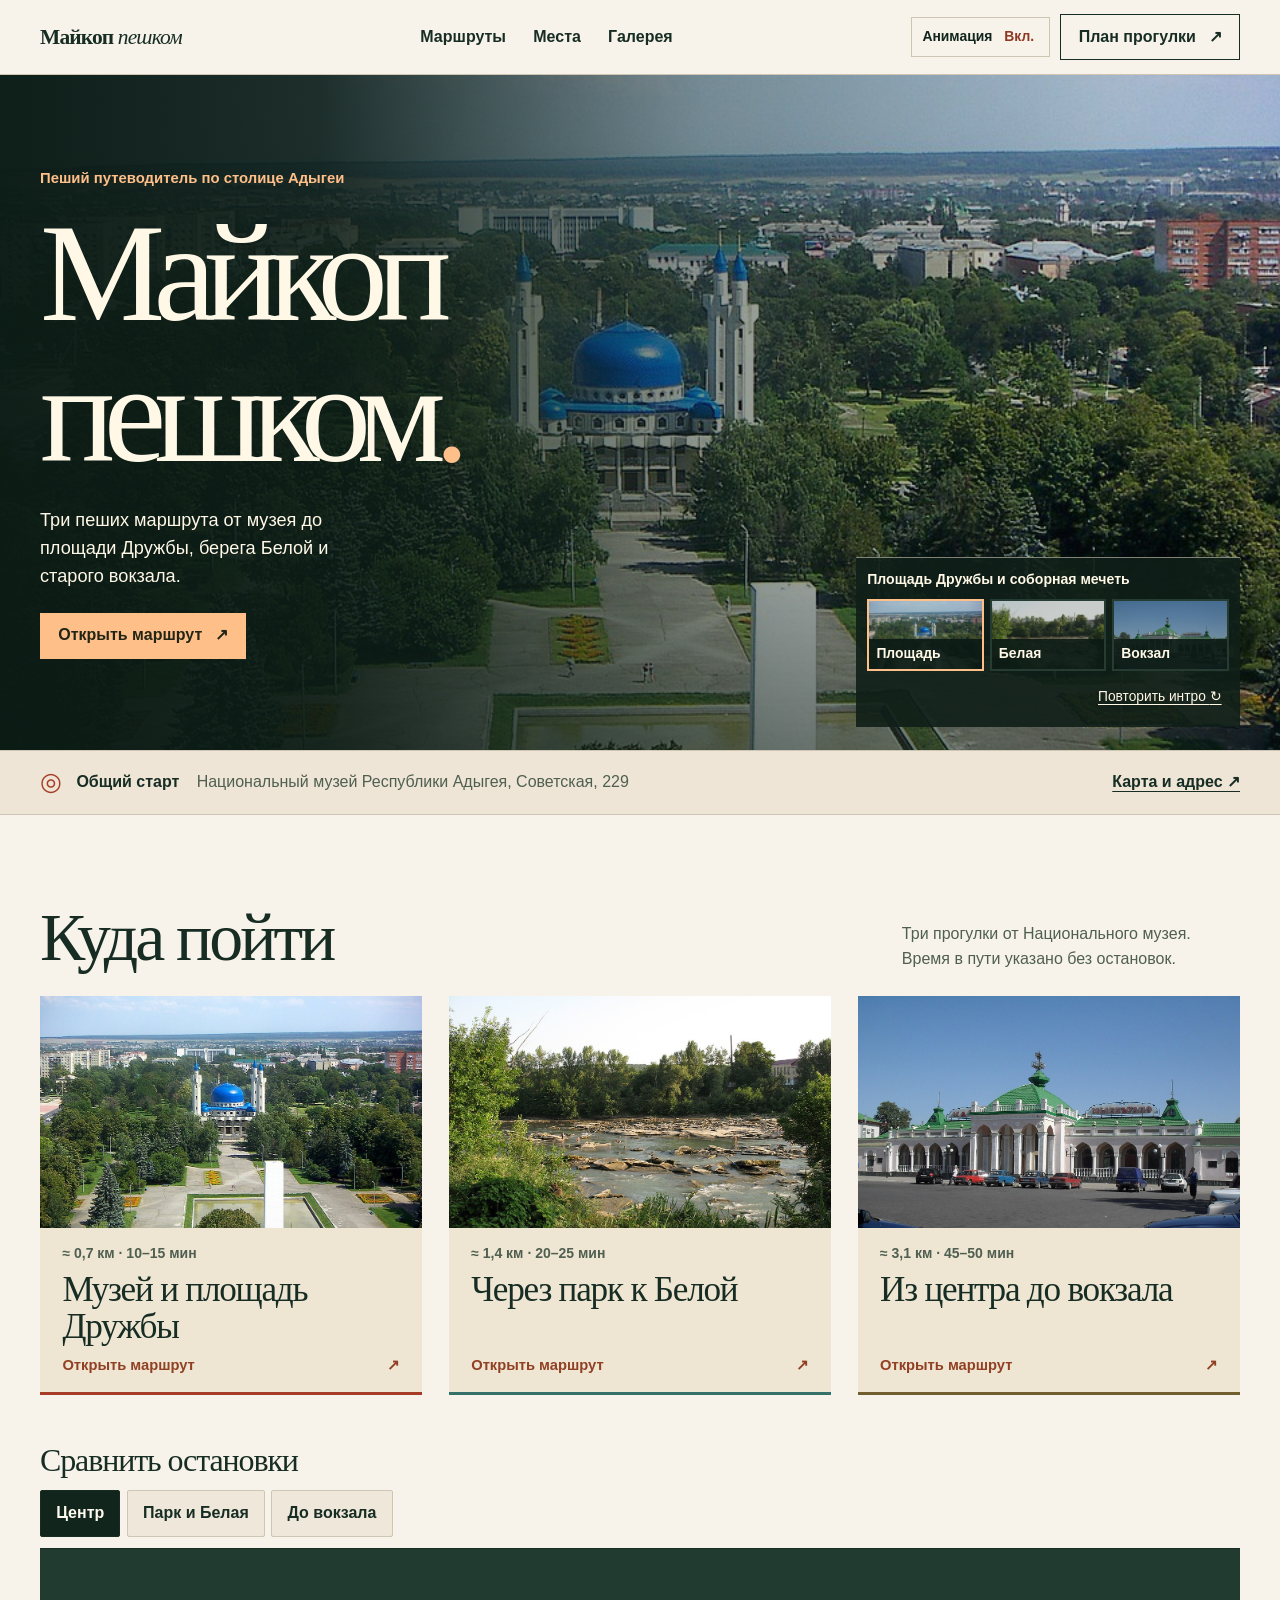
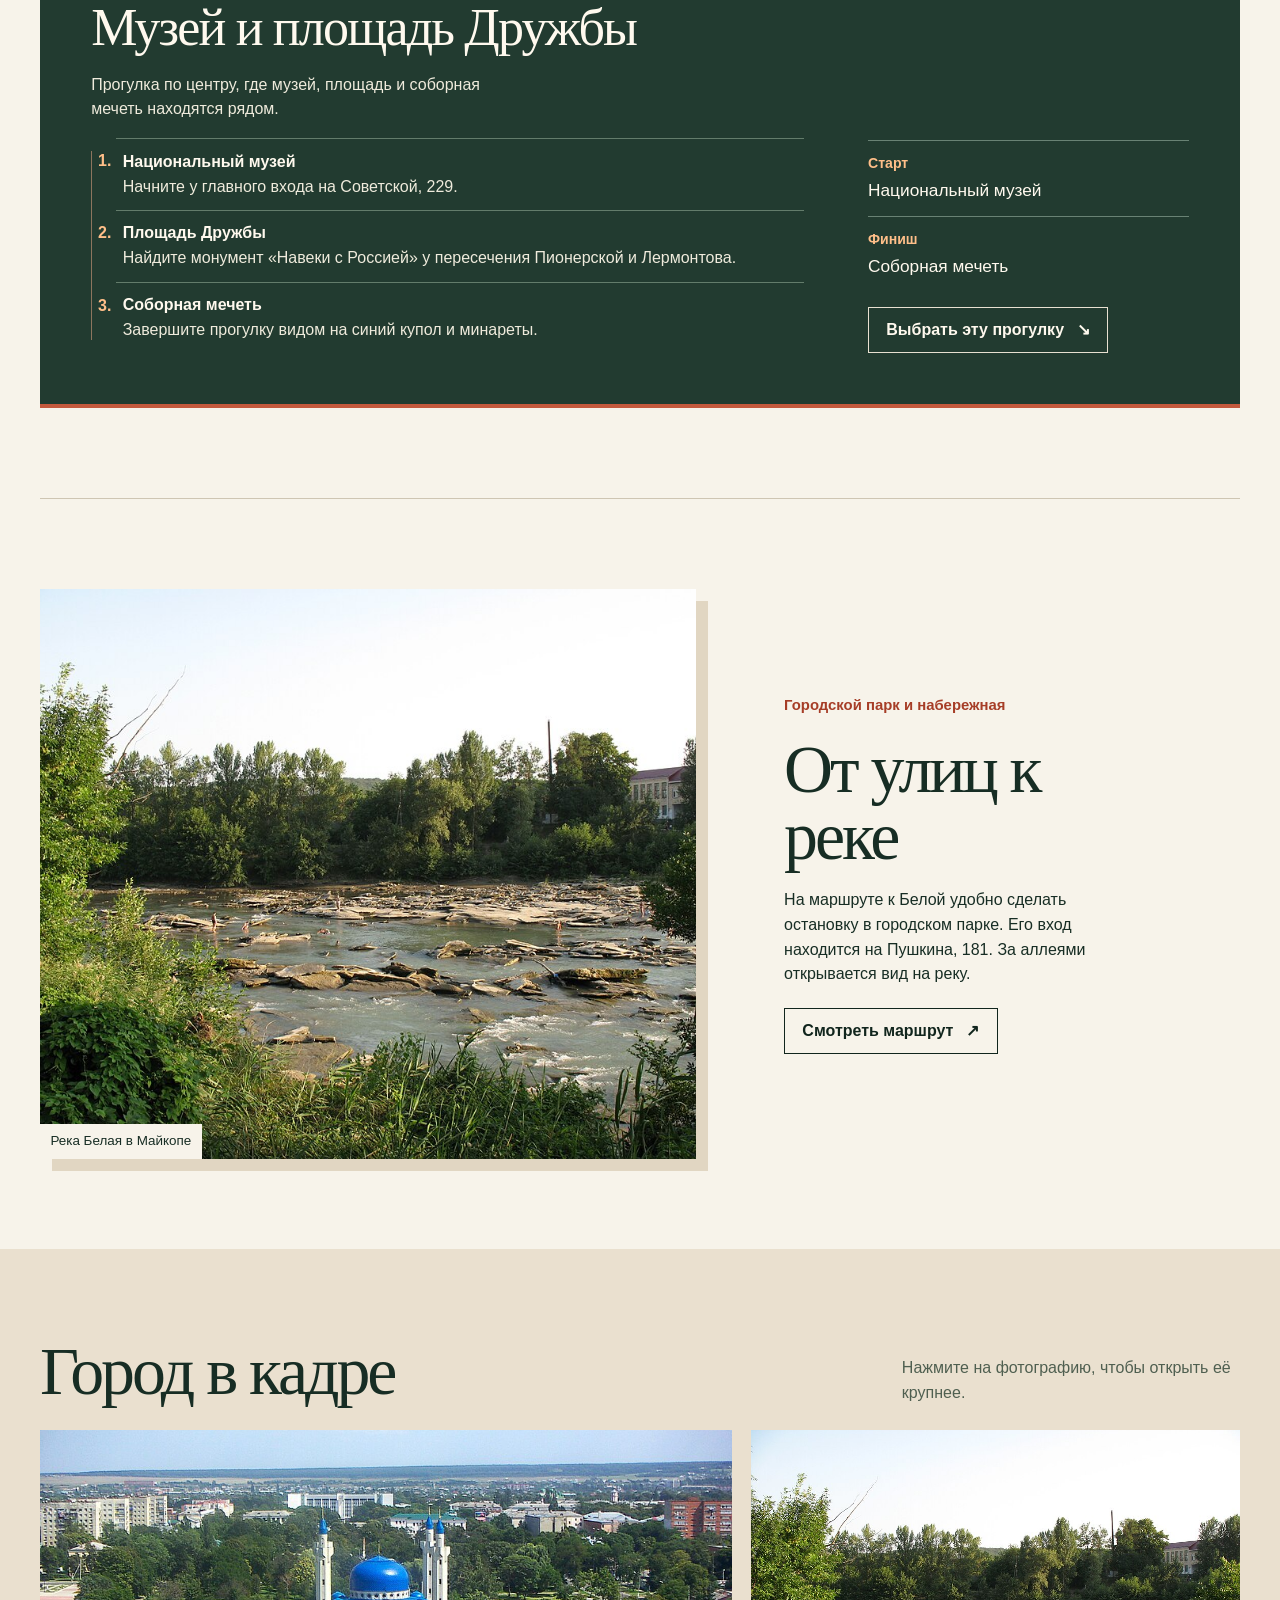
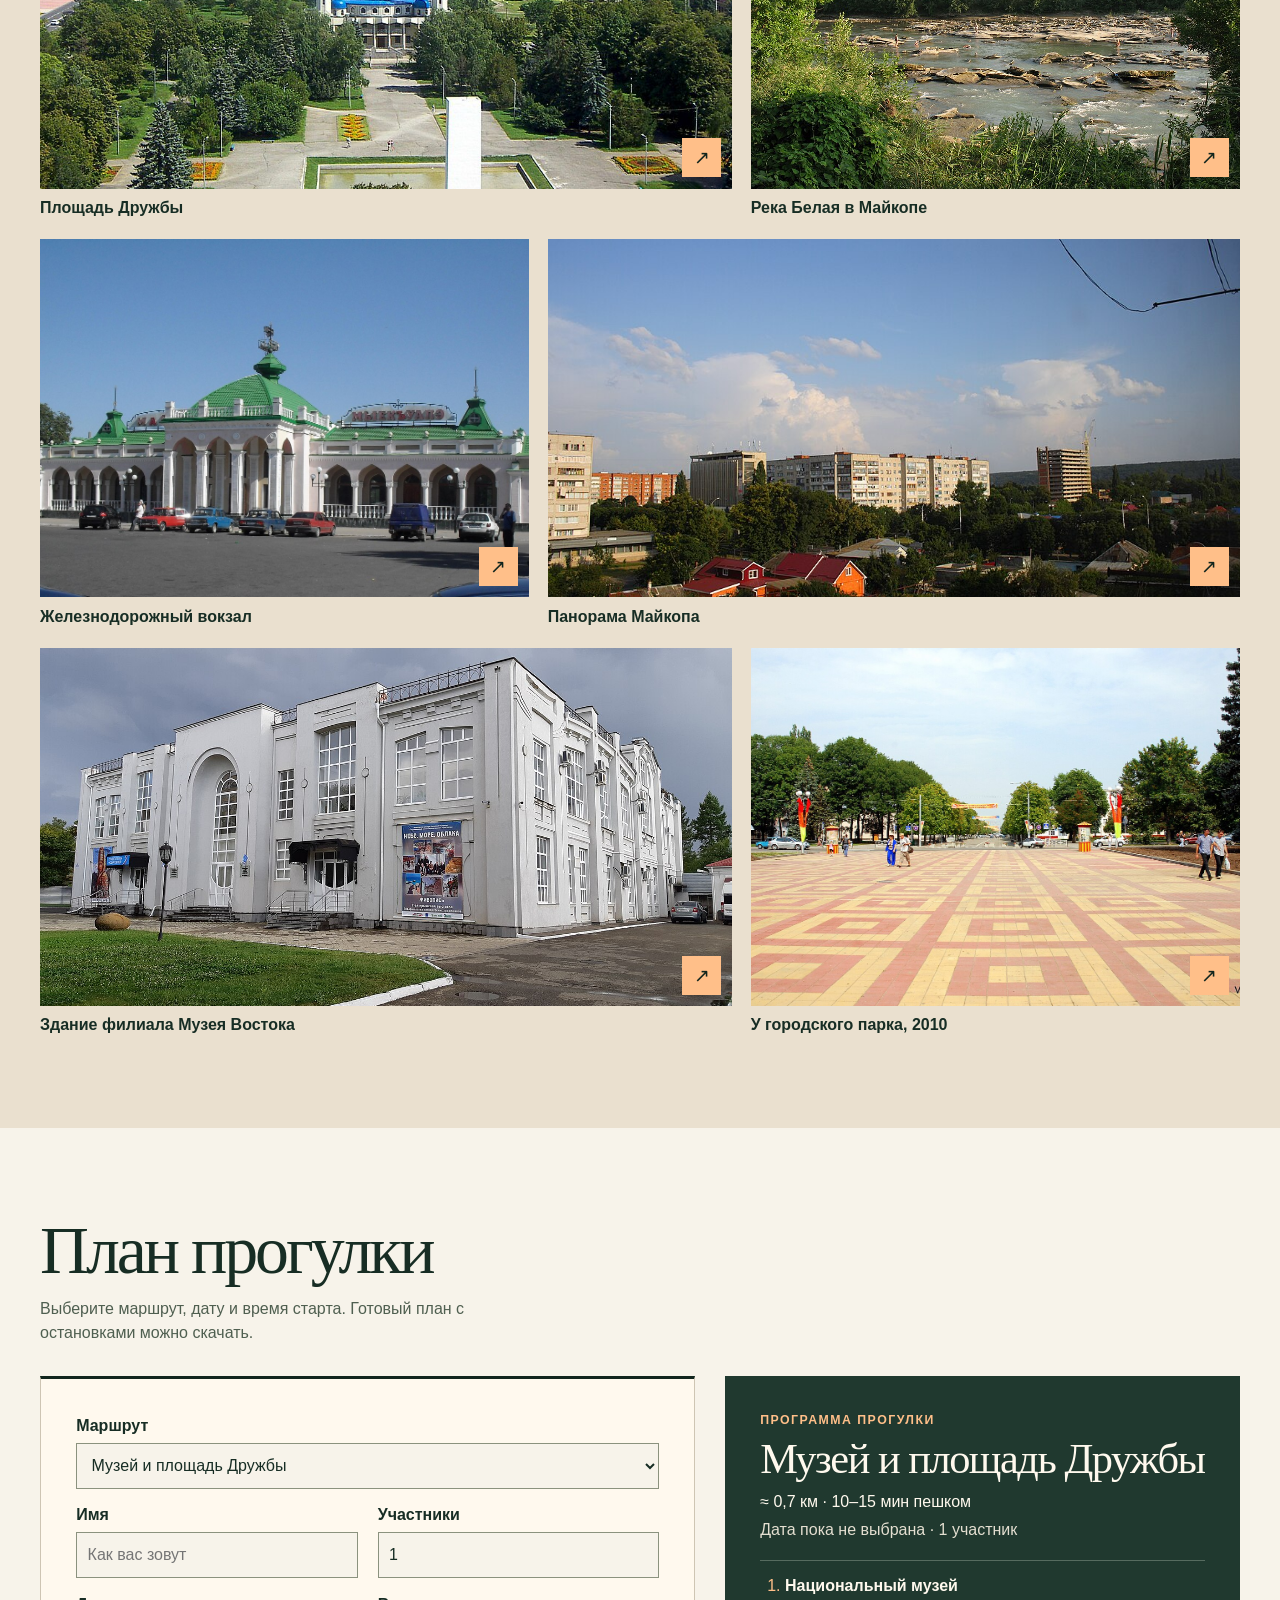
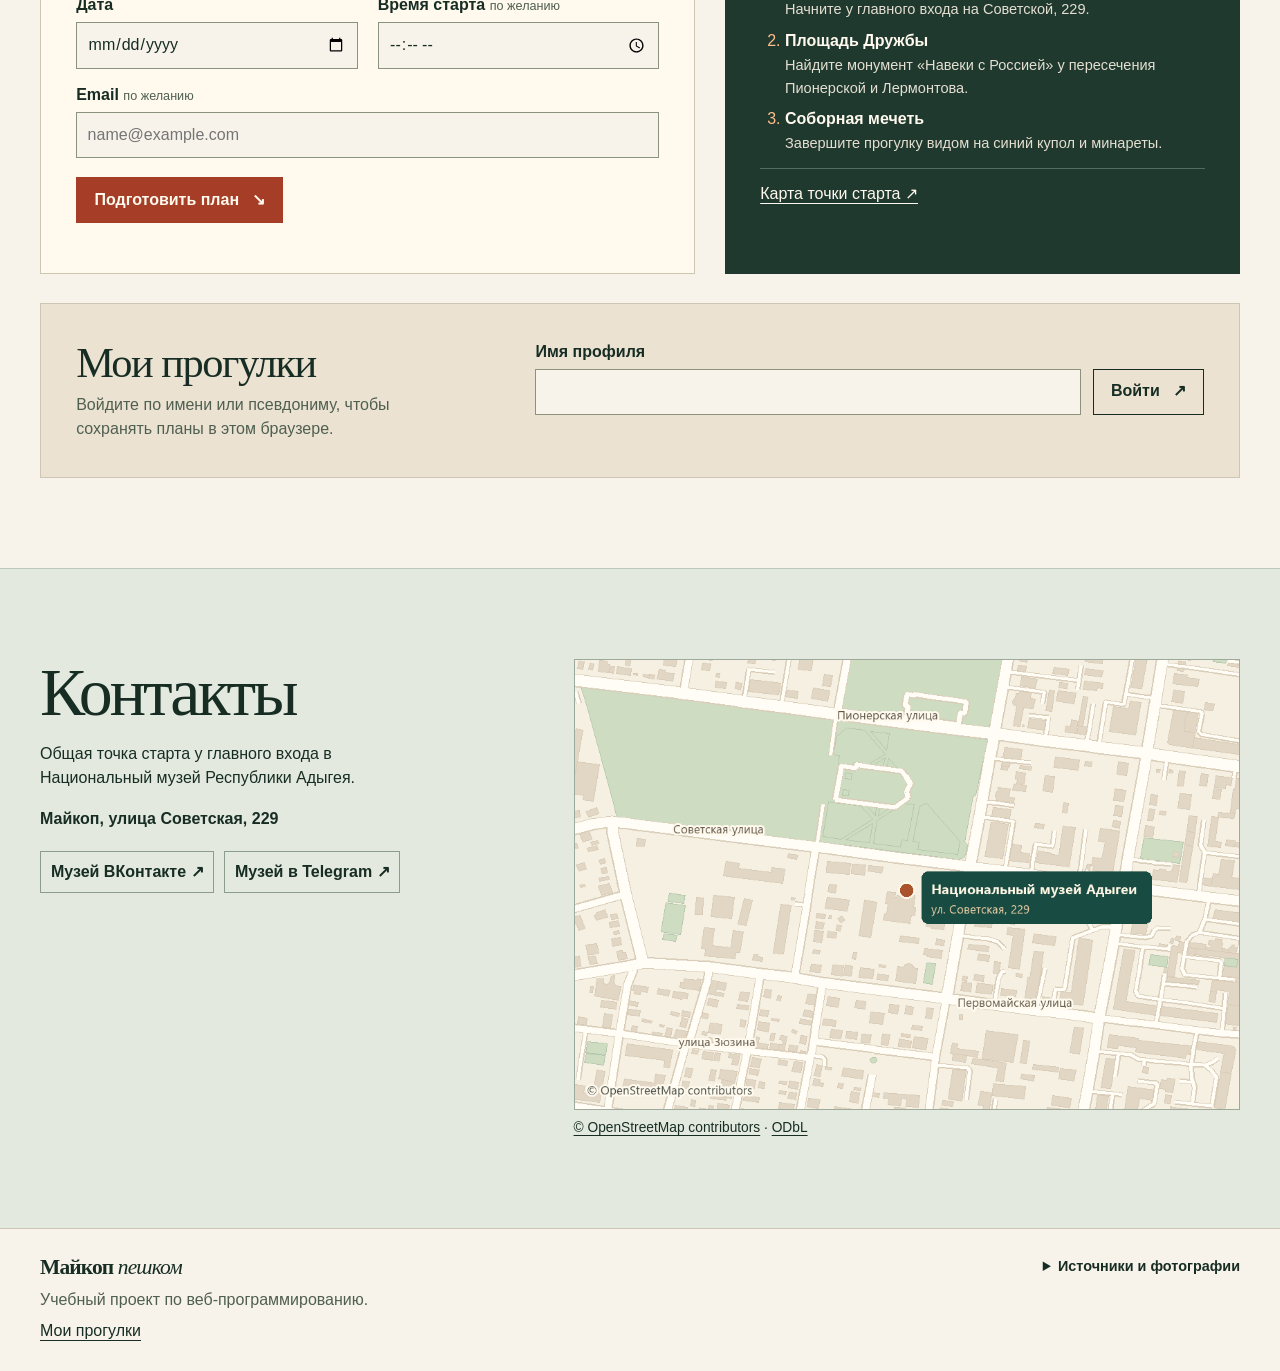
==== commit 2db4429a: "Prevent native planner submit before initialization" ====
--- a/index.html
+++ b/index.html
@@ -9,7 +9,7 @@
     <link rel="stylesheet" href="motion.css">
     <link rel="stylesheet" href="guide.css">
     <link rel="stylesheet" href="planner.css">
-    <script src="script.js" defer></script>
+    <script src="script.js?v=2" defer></script>
     <script src="motion.js" defer></script>
     <script src="hero-scenes.js" defer></script>
 </head>
@@ -265,7 +265,7 @@
             </label>
             <p id="booking-email-note" class="full-width" hidden>При подготовке плана копия отправится на этот email и владельцу сайта.</p>
             <div class="booking-actions full-width">
-                <button class="button button-primary" id="booking-prepare" type="submit">Подготовить план <span aria-hidden="true">↘</span></button>
+                <button class="button button-primary" id="booking-prepare" type="submit" disabled>Подготовить план <span aria-hidden="true">↘</span></button>
                 <div class="booking-result" id="booking-result" hidden>
                     <a id="booking-download" download="План прогулки по Майкопу.txt">Скачать план <span aria-hidden="true">↓</span></a>
                 </div>
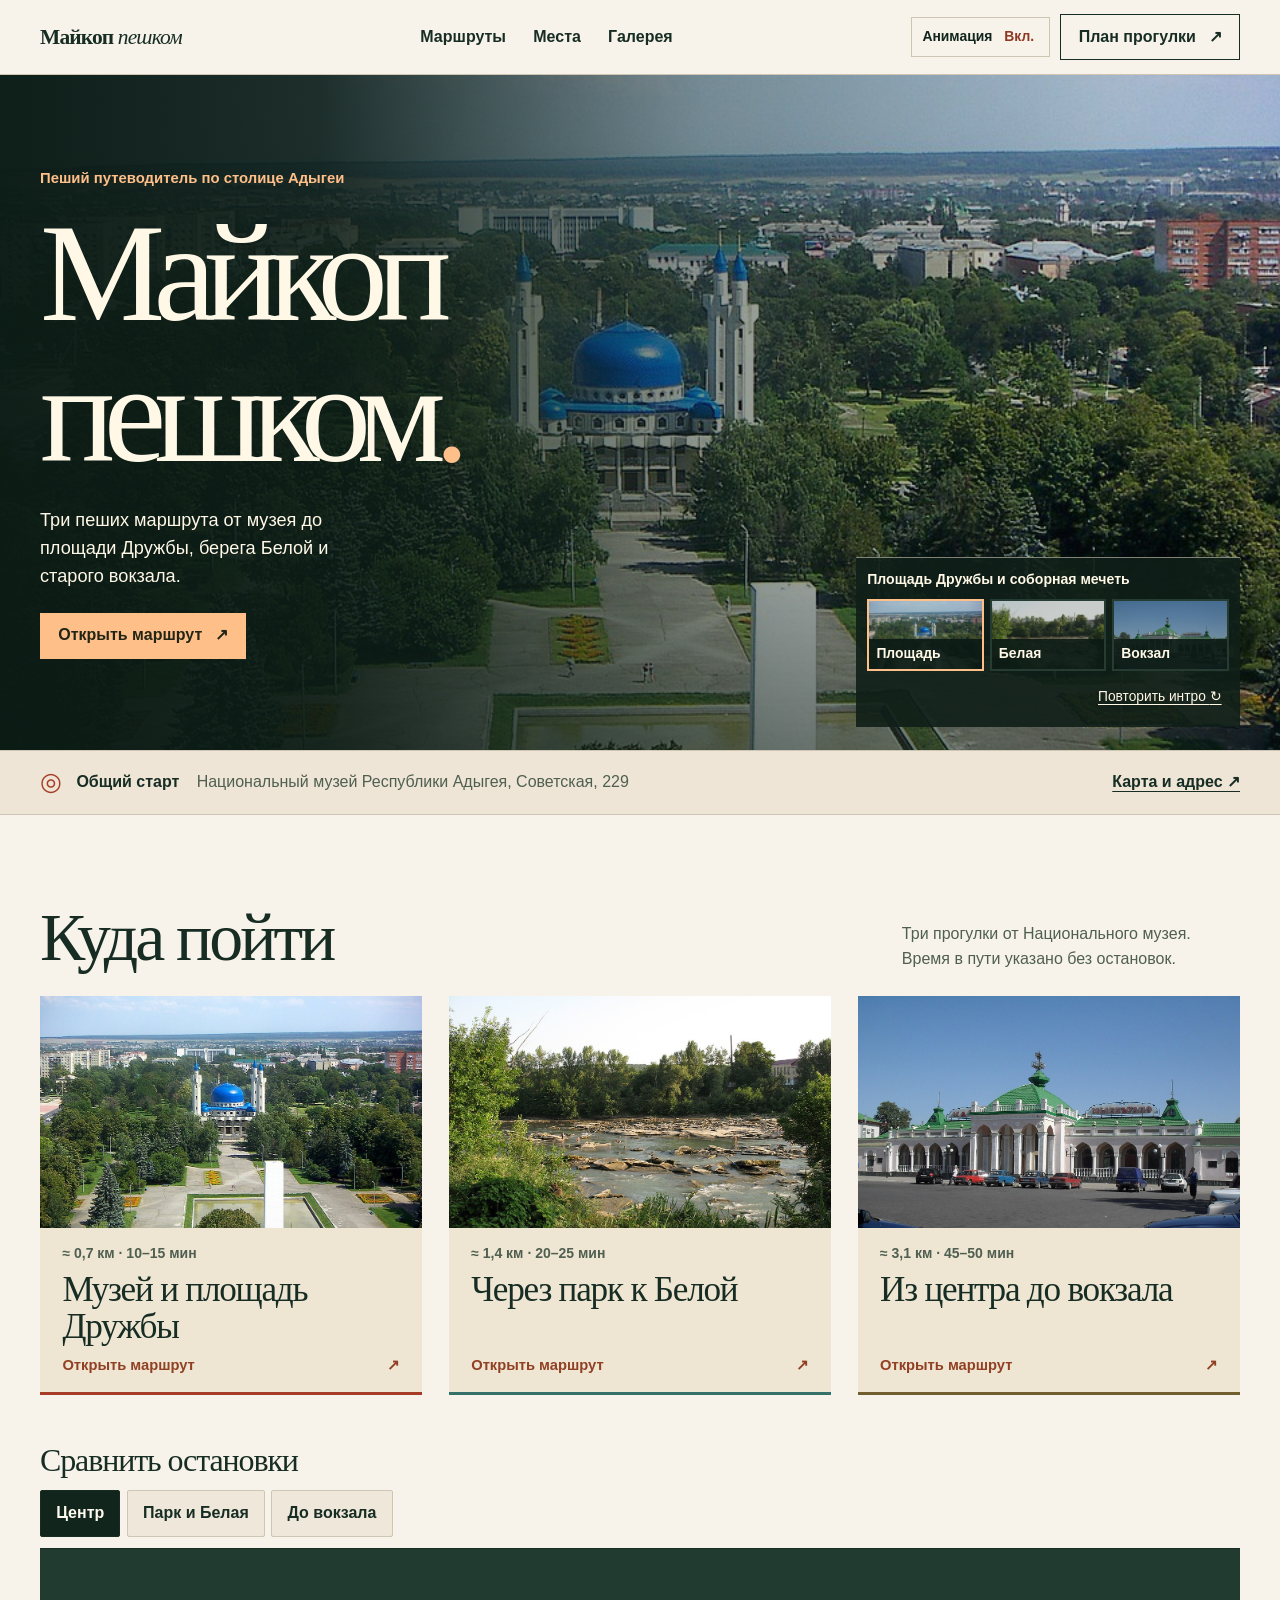
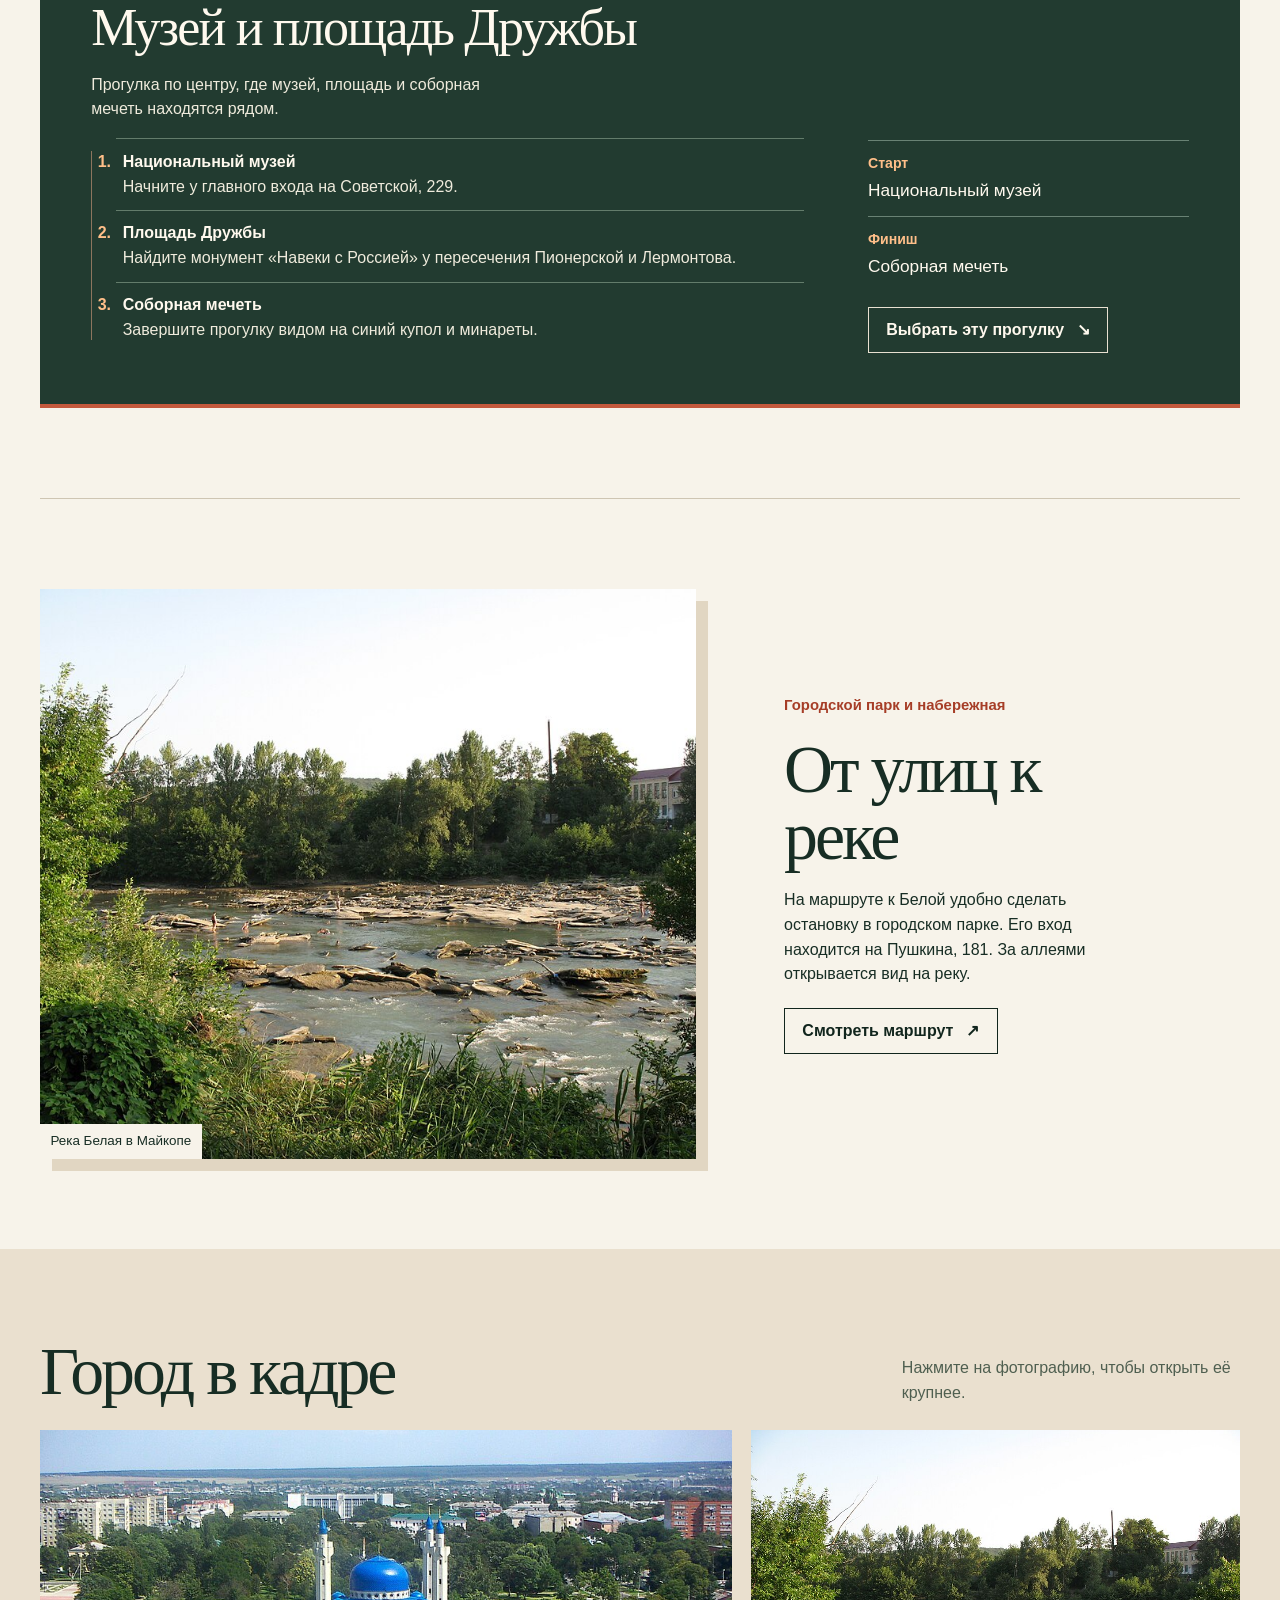
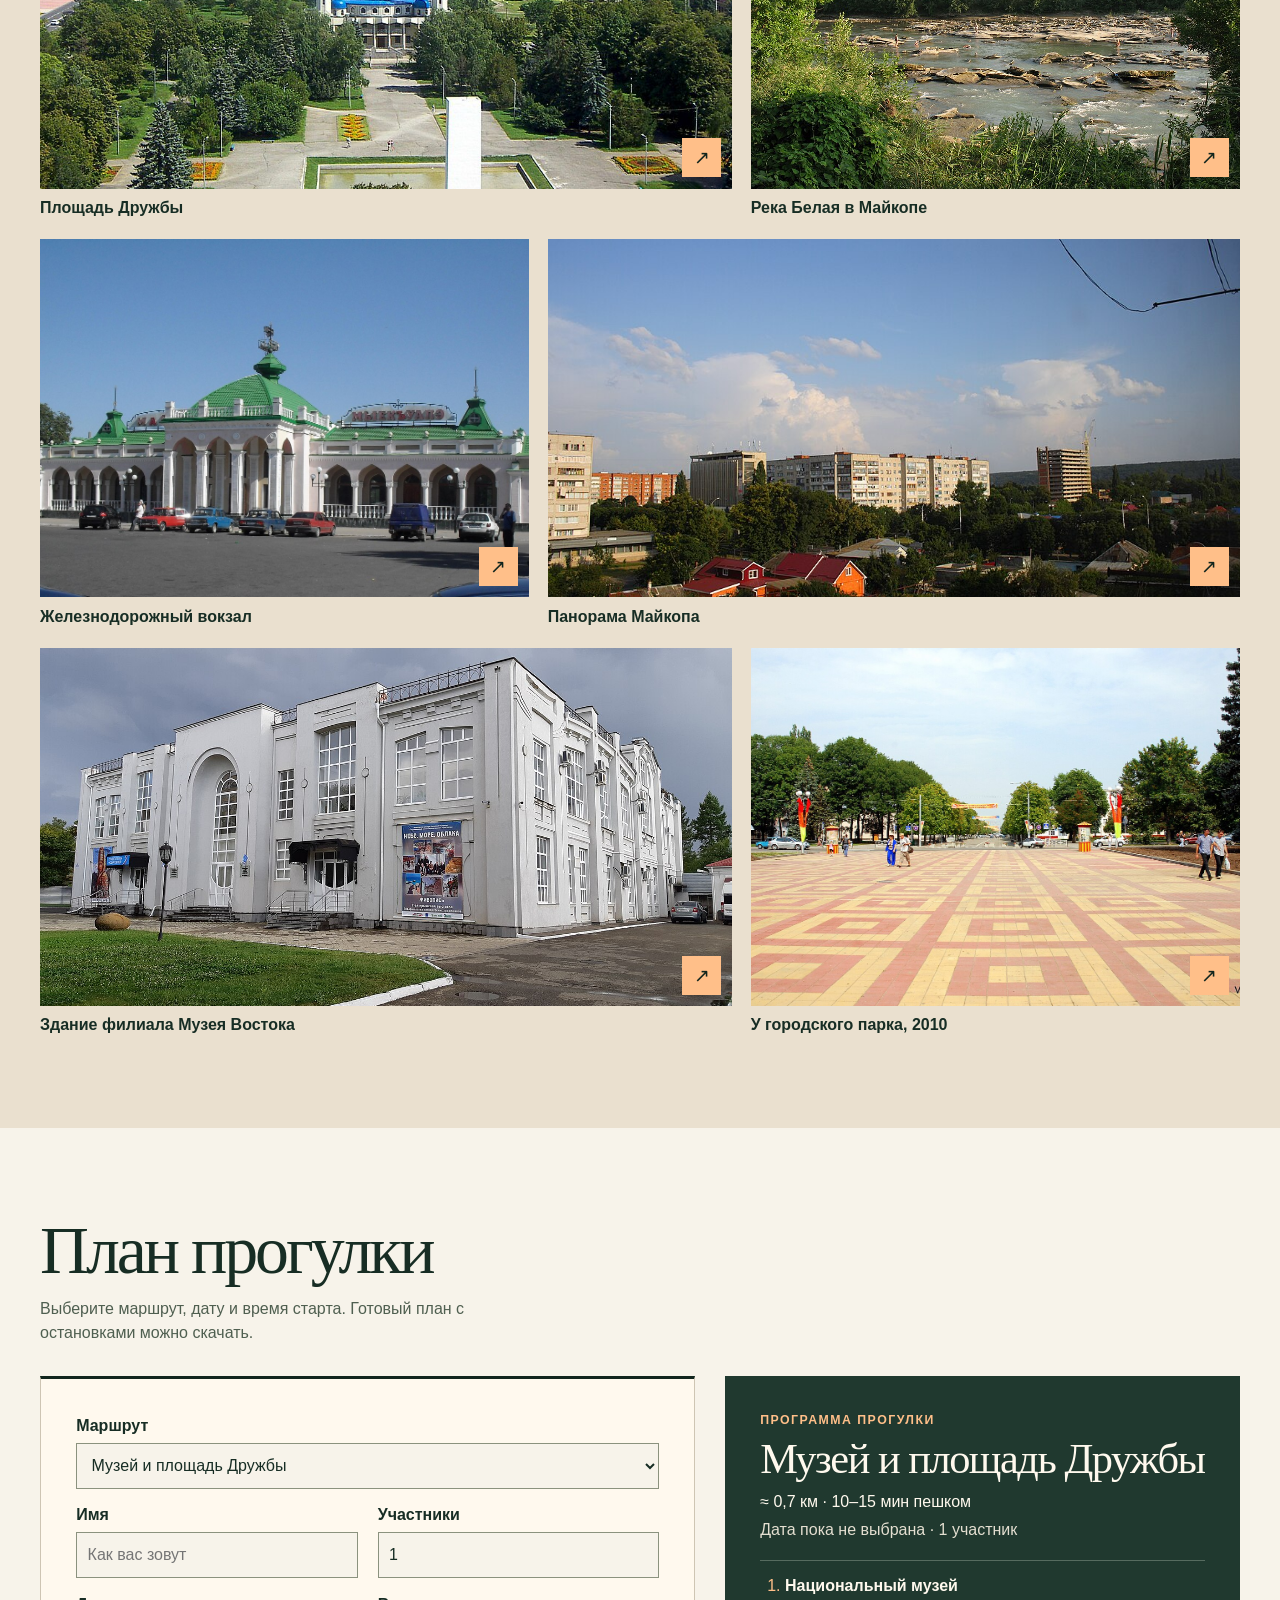
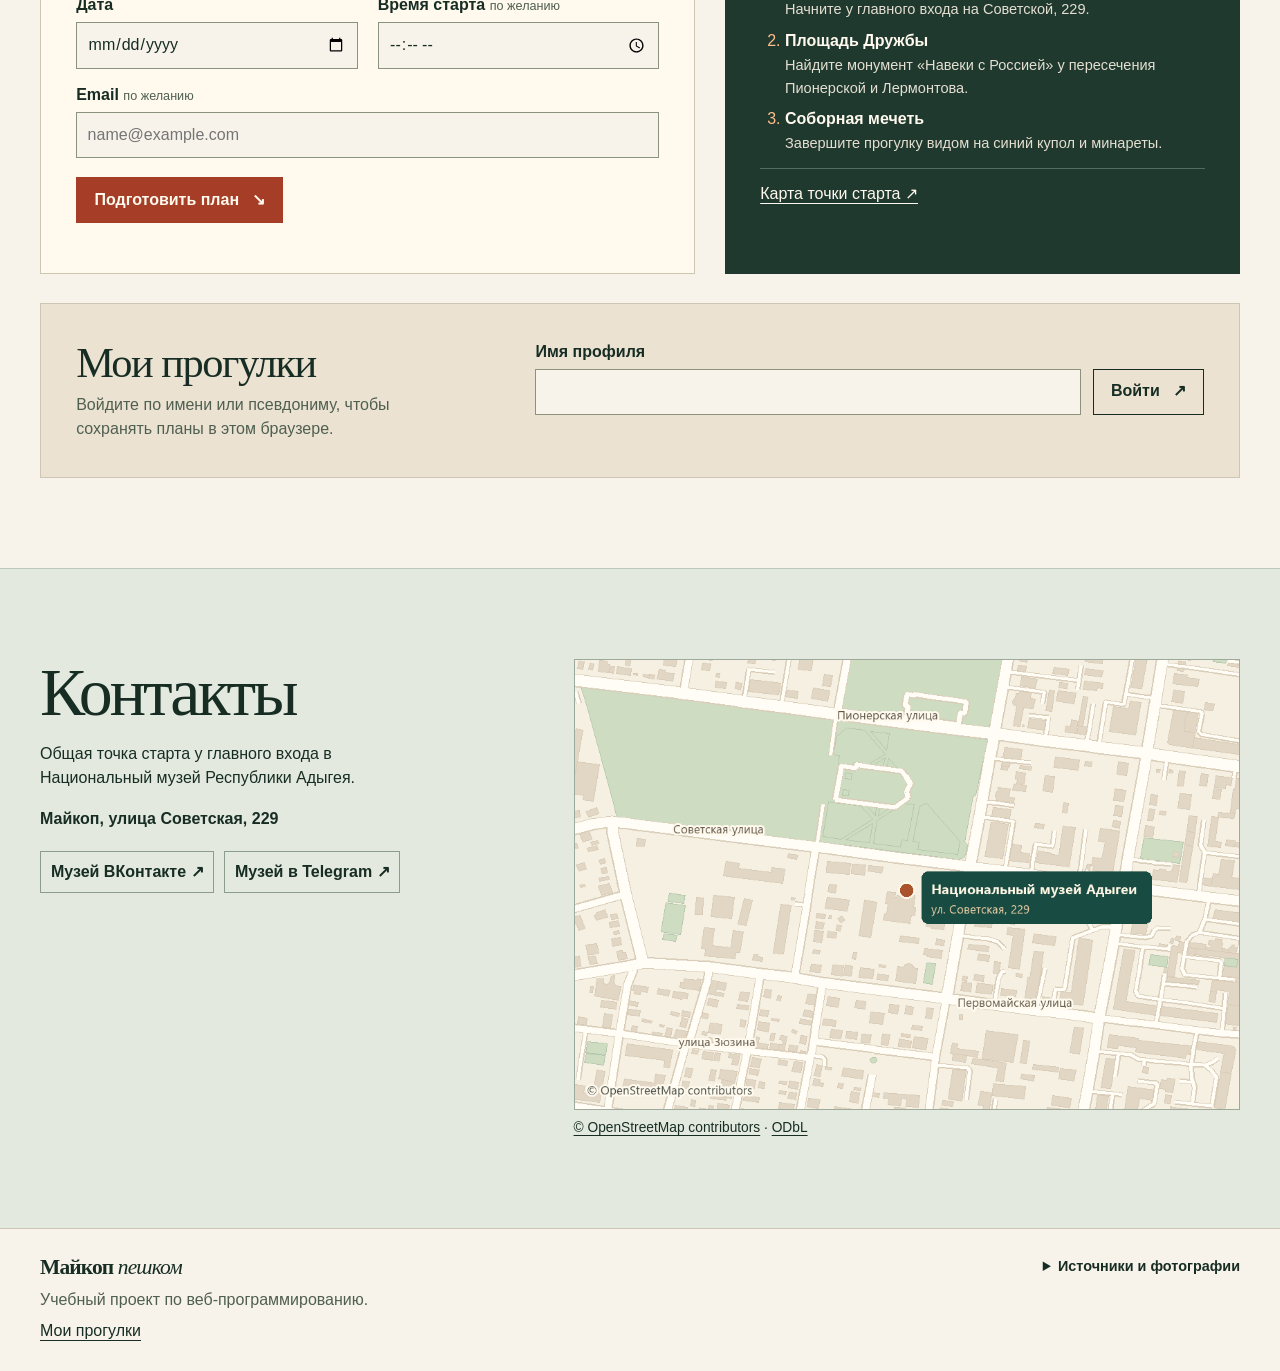
==== commit 6c02bad7: "Reduce planner startup and email connection wait" ====
--- a/index.html
+++ b/index.html
@@ -8,8 +8,8 @@
     <link rel="stylesheet" href="styles.css">
     <link rel="stylesheet" href="motion.css">
     <link rel="stylesheet" href="guide.css">
-    <link rel="stylesheet" href="planner.css">
-    <script src="script.js?v=2" defer></script>
+    <link rel="stylesheet" href="planner.css?v=3">
+    <script src="script.js?v=3" defer></script>
     <script src="motion.js" defer></script>
     <script src="hero-scenes.js" defer></script>
 </head>
@@ -243,12 +243,12 @@
     </section>
 
     <section id="booking" class="wrap section booking-layout" aria-labelledby="booking-heading">
-        <div class="booking-intro" data-reveal>
+        <div class="booking-intro">
             <h2 id="booking-heading">План прогулки</h2>
             <p>Выберите маршрут, дату и время старта. Готовый план с остановками можно скачать.</p>
         </div>
 
-        <form id="booking-form" method="post" data-formsubmit="c3016409a027871c0eaa88fd6080a812" data-reveal>
+        <form id="booking-form" method="post" data-formsubmit="c3016409a027871c0eaa88fd6080a812">
             <label class="full-width">Маршрут
                 <select name="route" required>
                     <option value="center" data-distance="0,7 км" data-duration="10–15 мин">Музей и площадь Дружбы</option>
@@ -274,7 +274,7 @@
             <p id="booking-email-status" class="full-width" role="status"></p>
         </form>
 
-        <aside class="booking-preview" aria-labelledby="booking-route-title" data-reveal>
+        <aside class="booking-preview" aria-labelledby="booking-route-title">
             <p class="booking-preview-label">Программа прогулки</p>
             <h3 id="booking-route-title">Музей и площадь Дружбы</h3>
             <p id="booking-preview-facts">≈ 0,7 км · 10–15 мин пешком</p>
@@ -287,7 +287,7 @@
             <a href="#contact">Карта точки старта <span aria-hidden="true">↗</span></a>
         </aside>
 
-        <div class="booking-profile" id="profile" data-reveal>
+        <div class="booking-profile" id="profile">
             <div class="booking-profile-intro">
                 <h3 id="profile-heading">Мои прогулки</h3>
                 <p>Войдите по имени или псевдониму, чтобы сохранять планы в этом браузере.</p>
--- a/planner.css
+++ b/planner.css
@@ -1,3 +1,5 @@
+html:has(#booking:target) { scroll-behavior: auto; }
+
 .booking-layout {
     grid-template-columns: minmax(0, 1.12fr) minmax(0, .88fr);
     gap: clamp(1rem, 2.5vw, 1.85rem);
